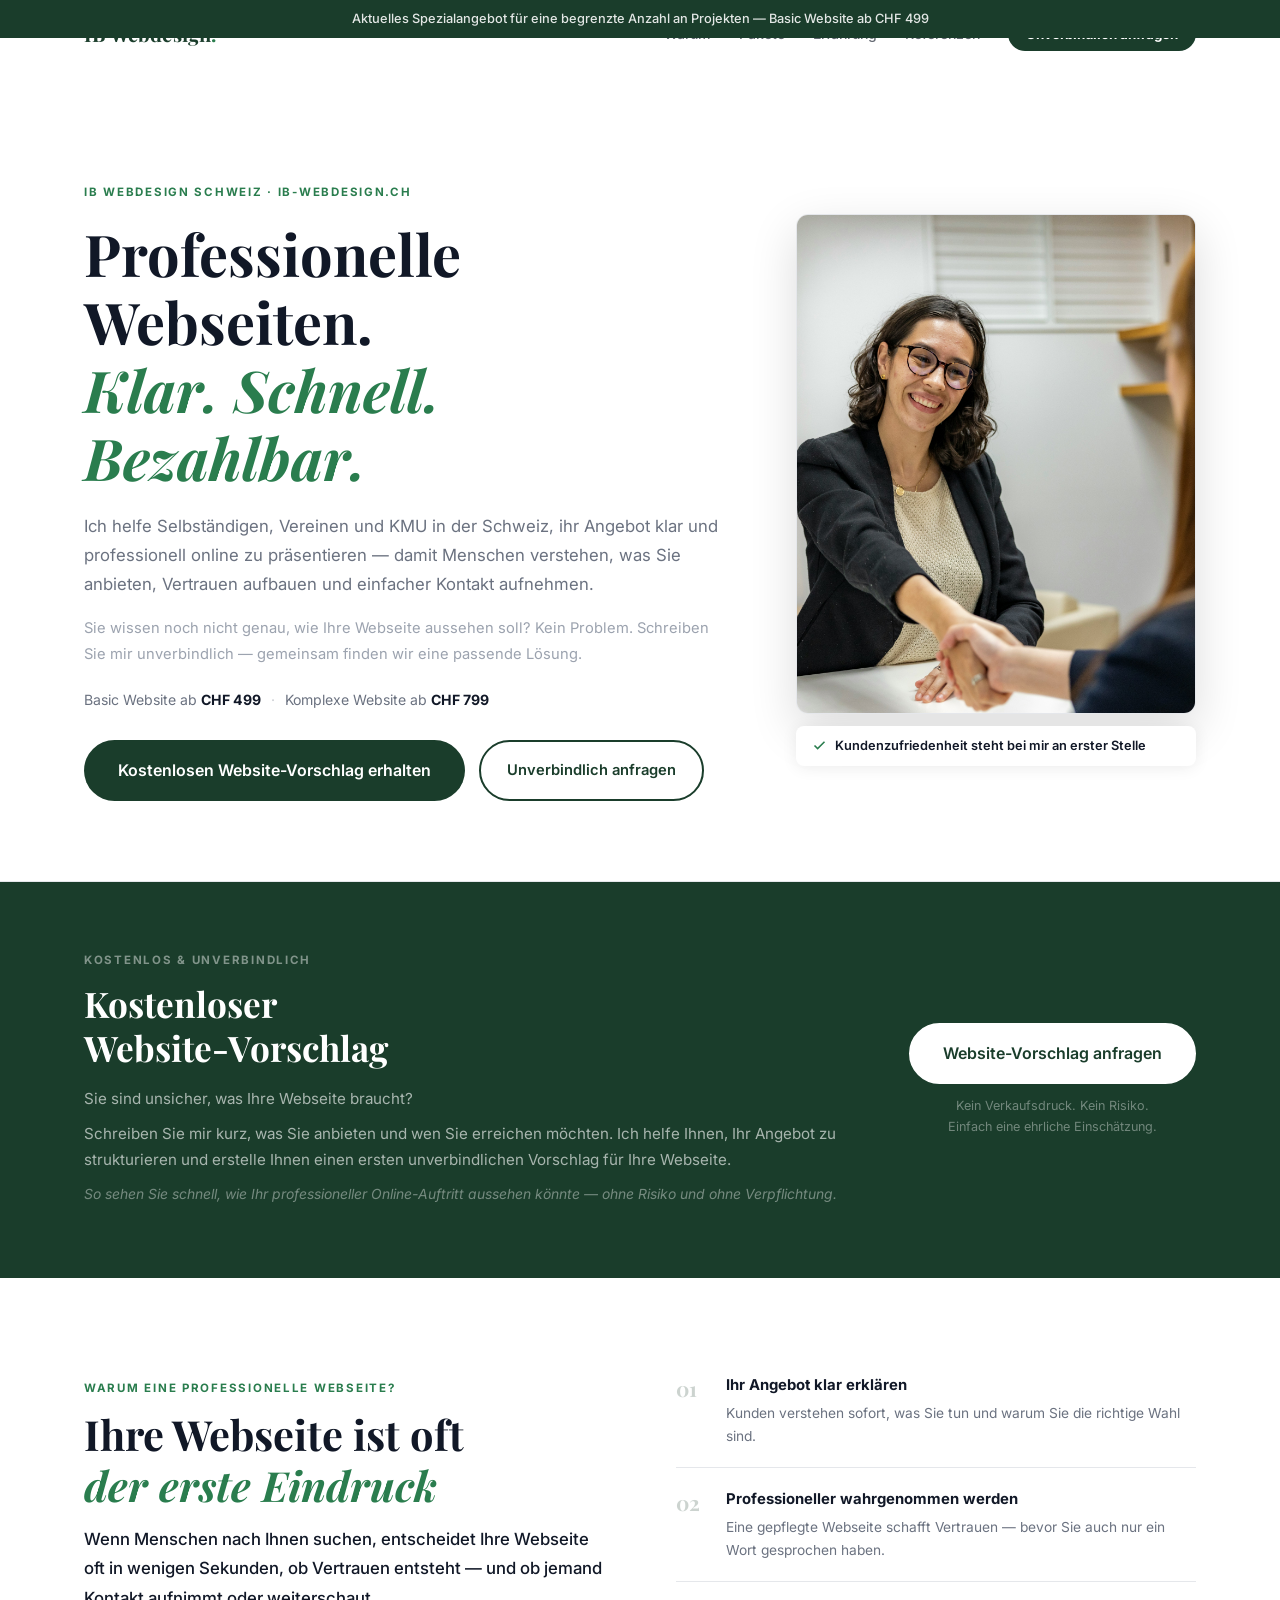
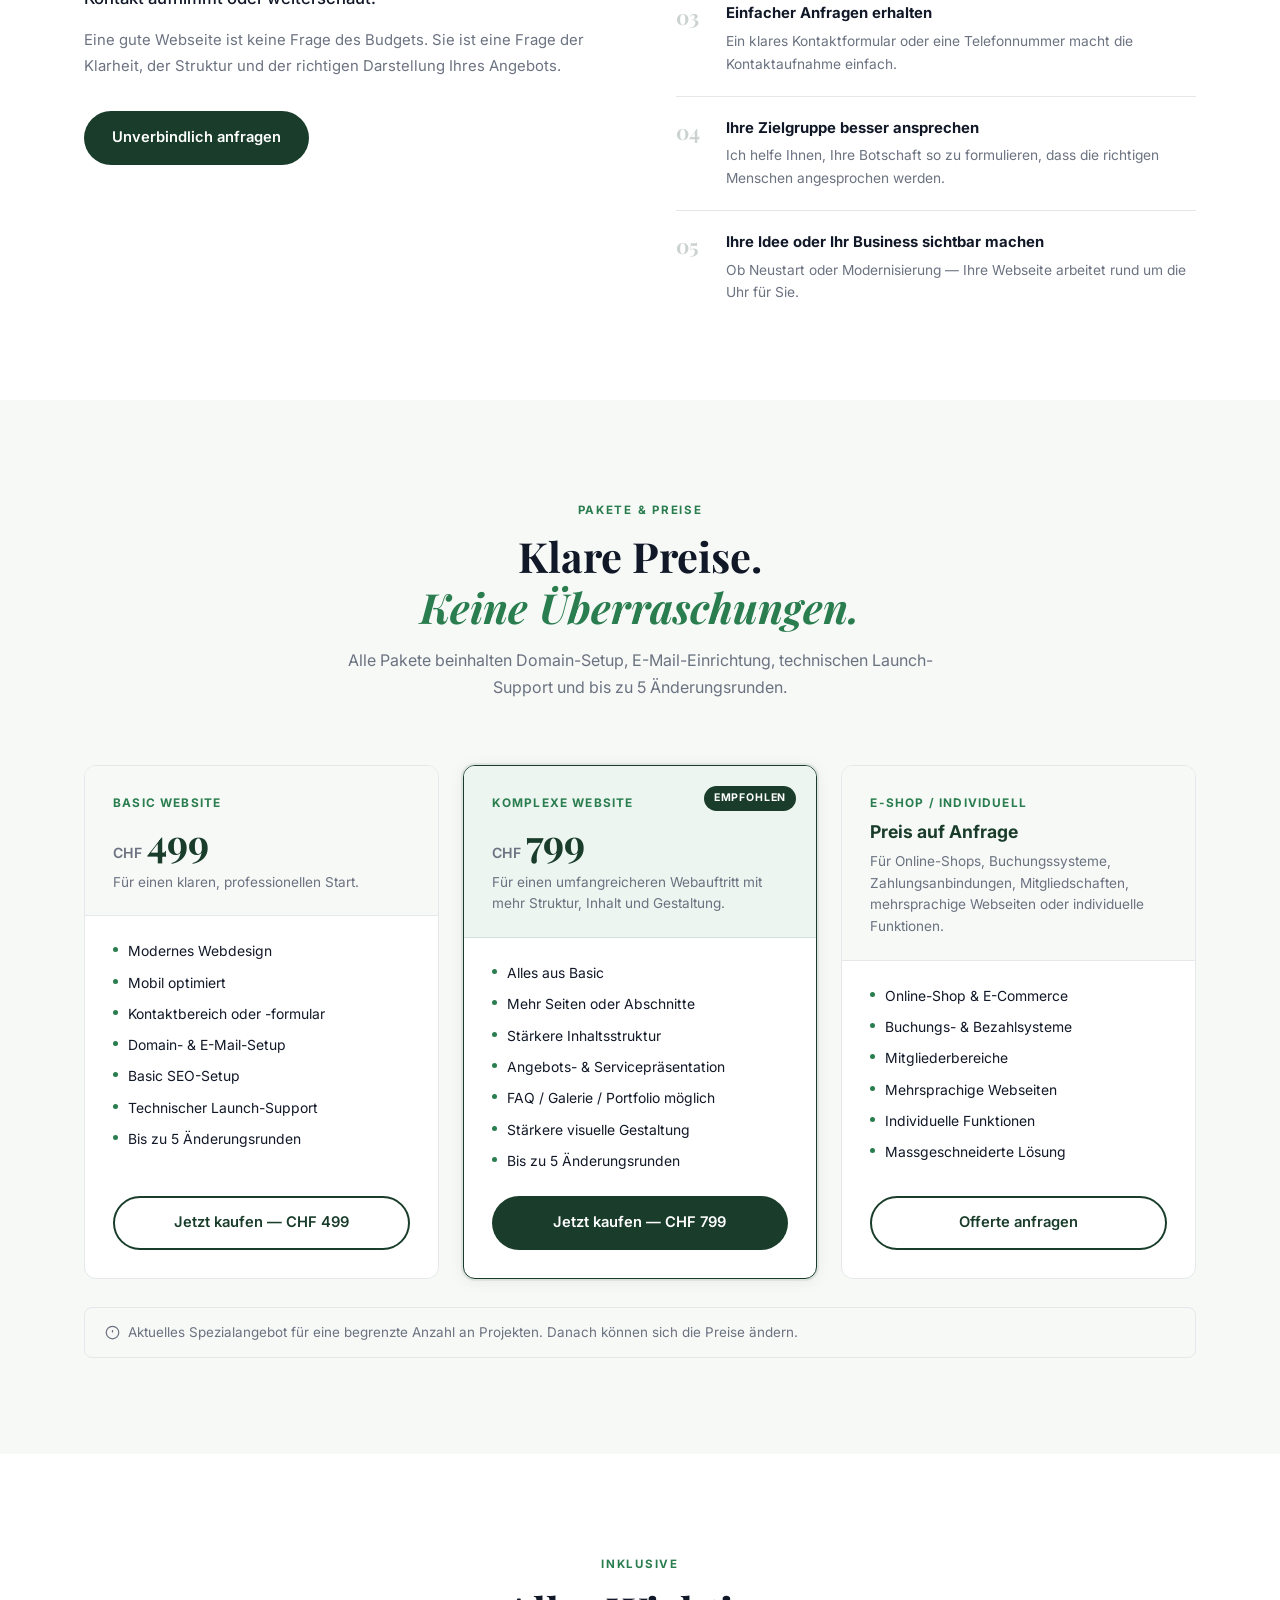
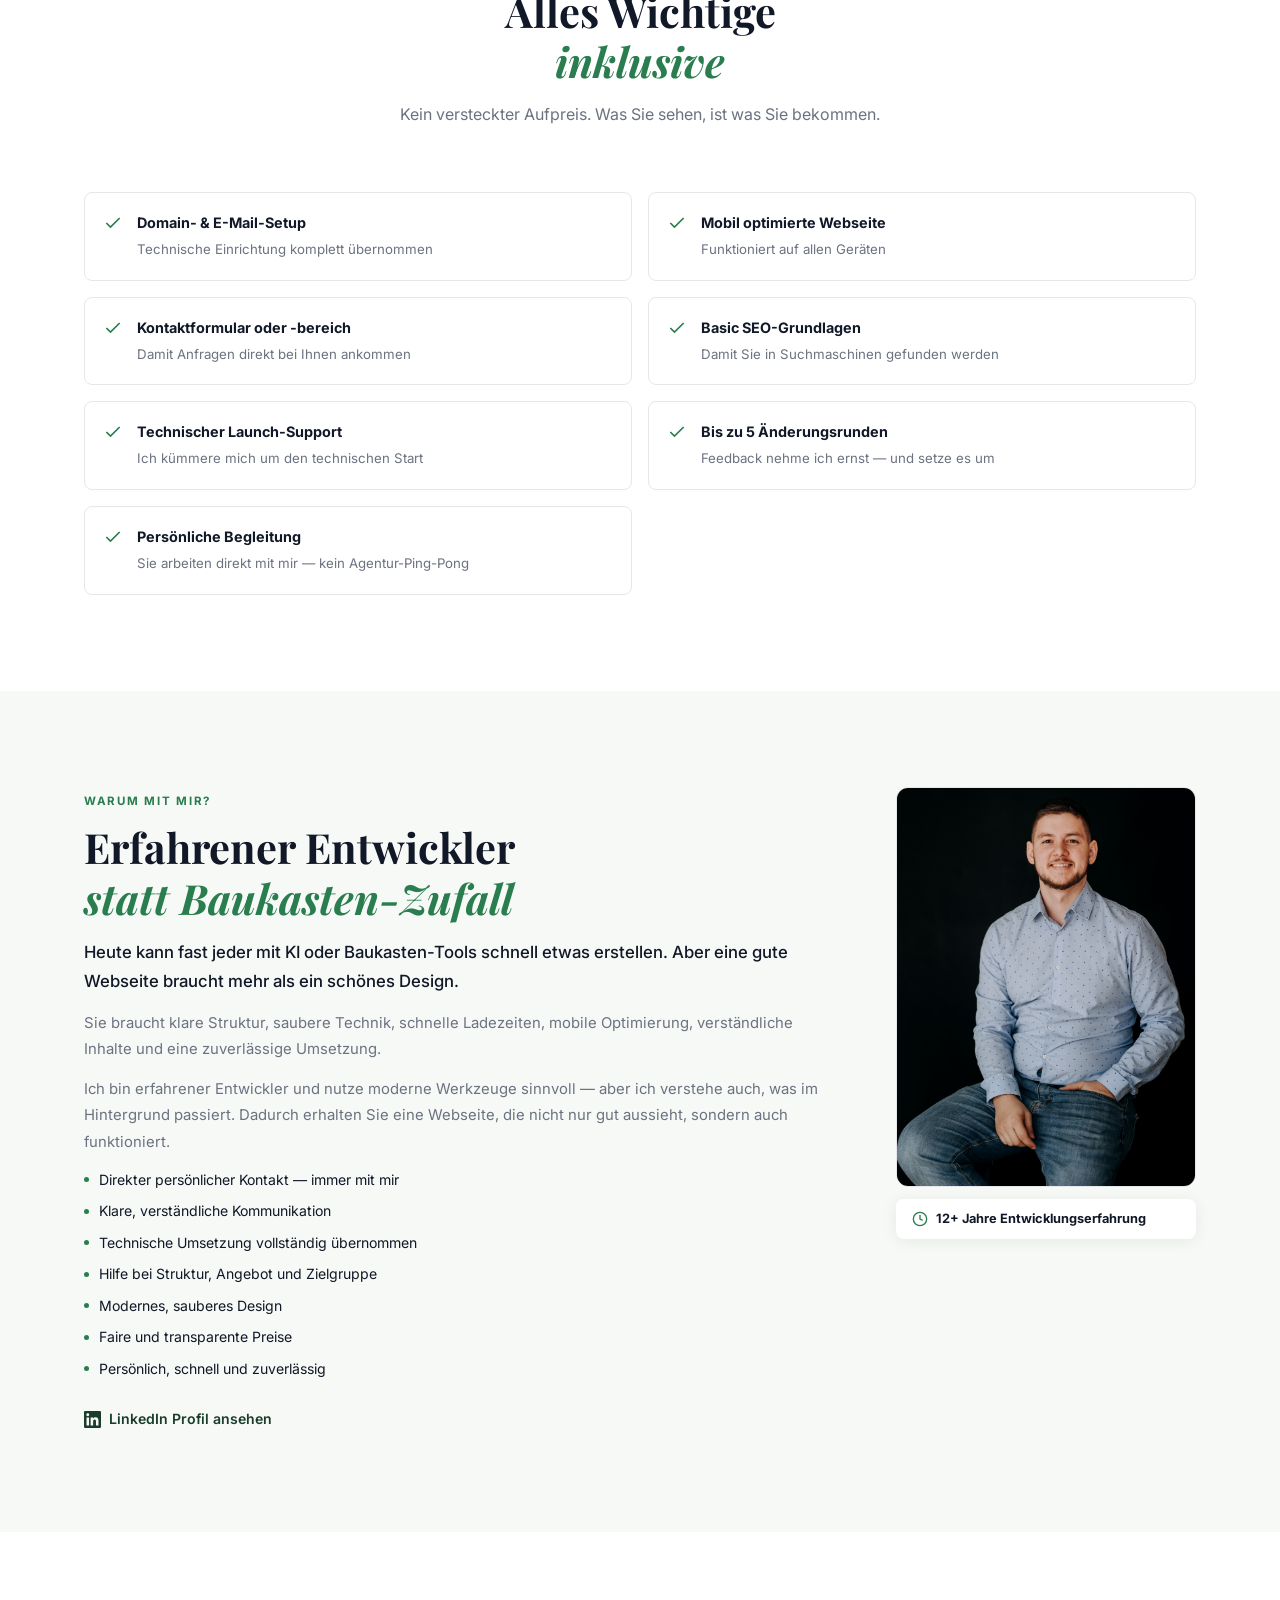
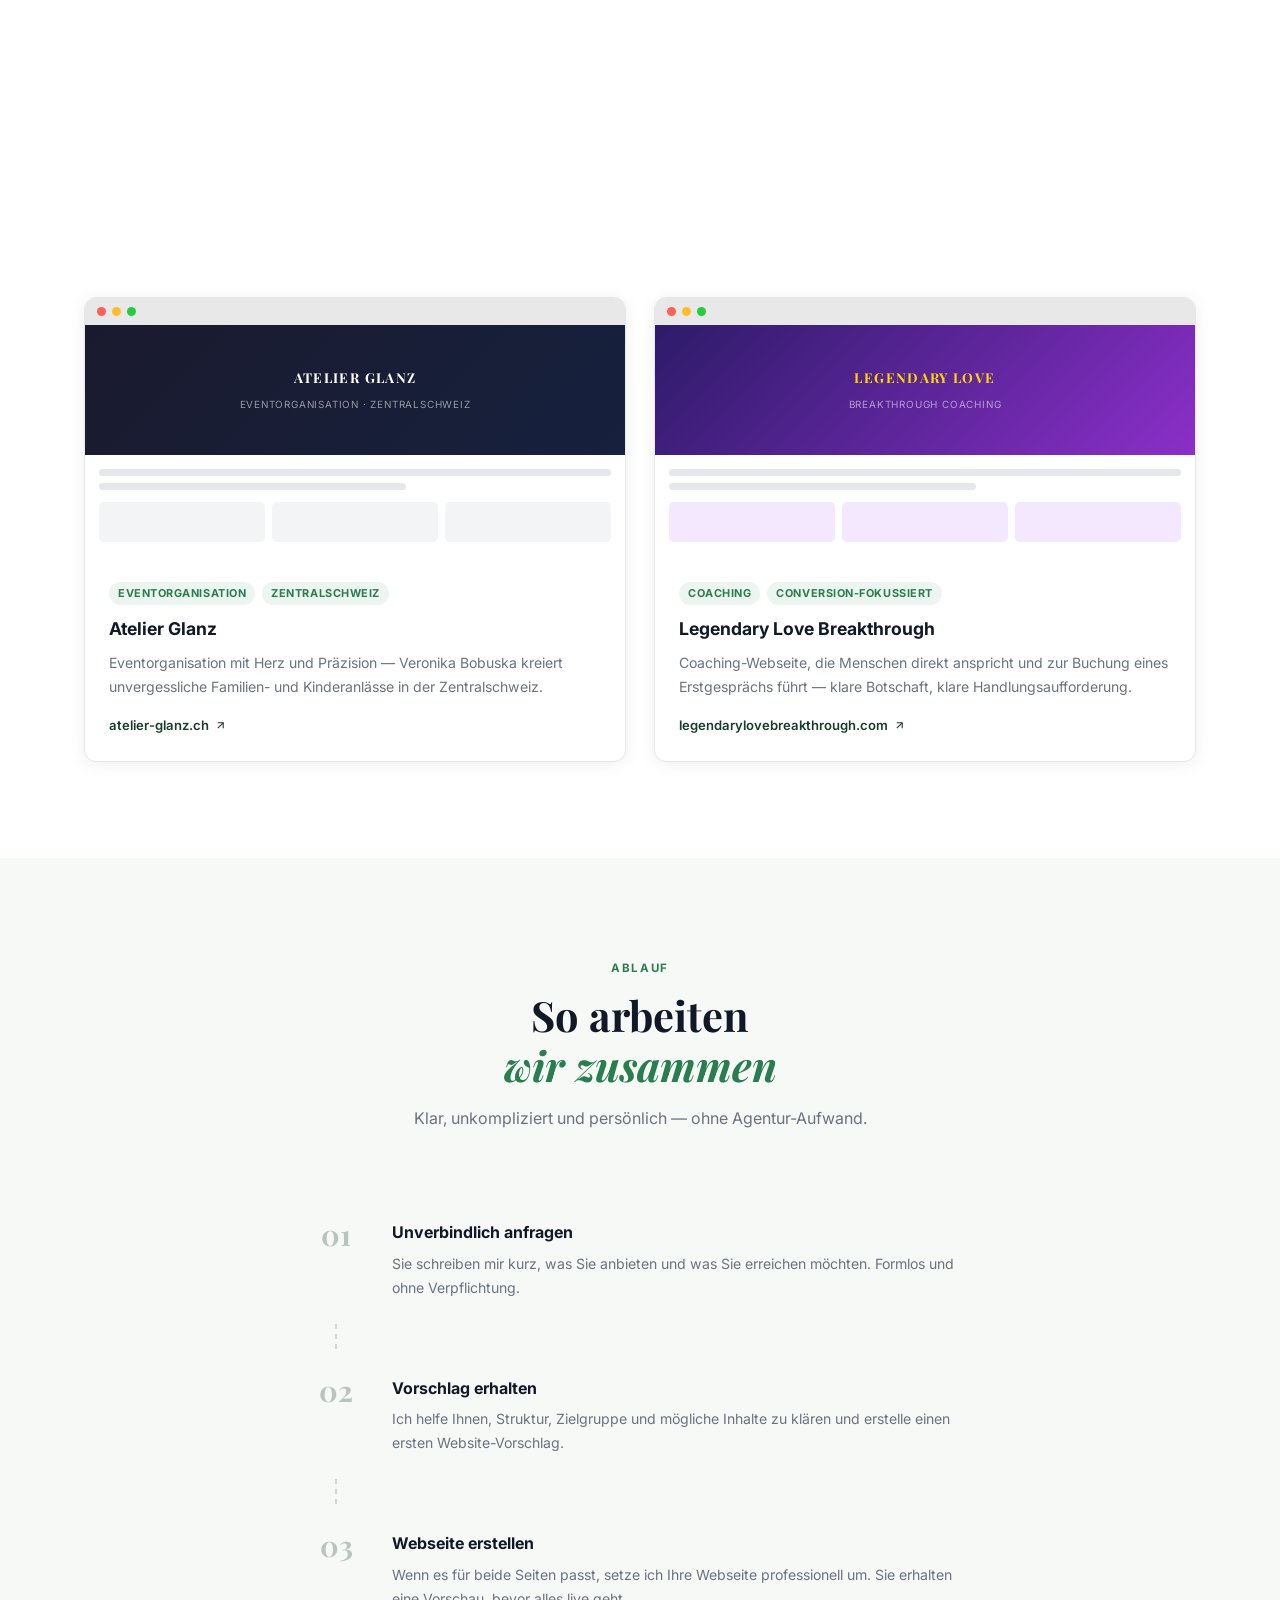
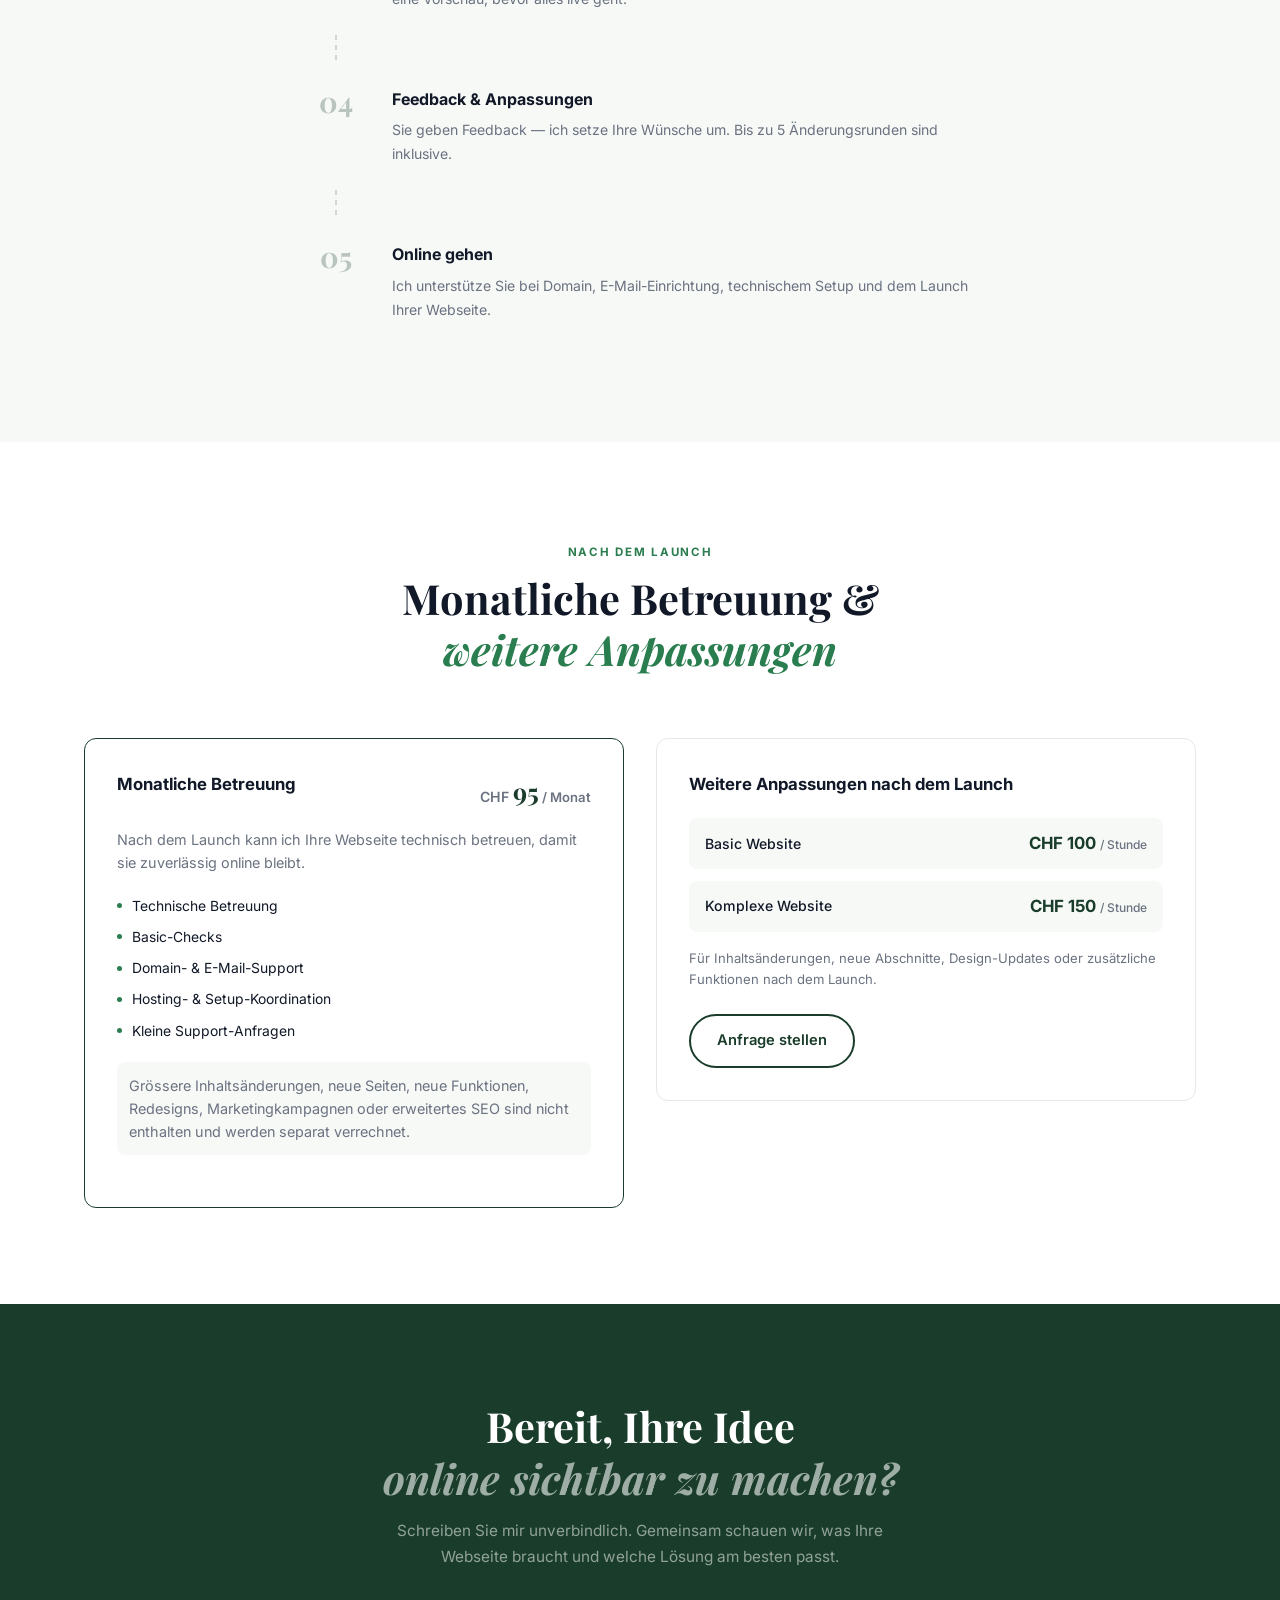
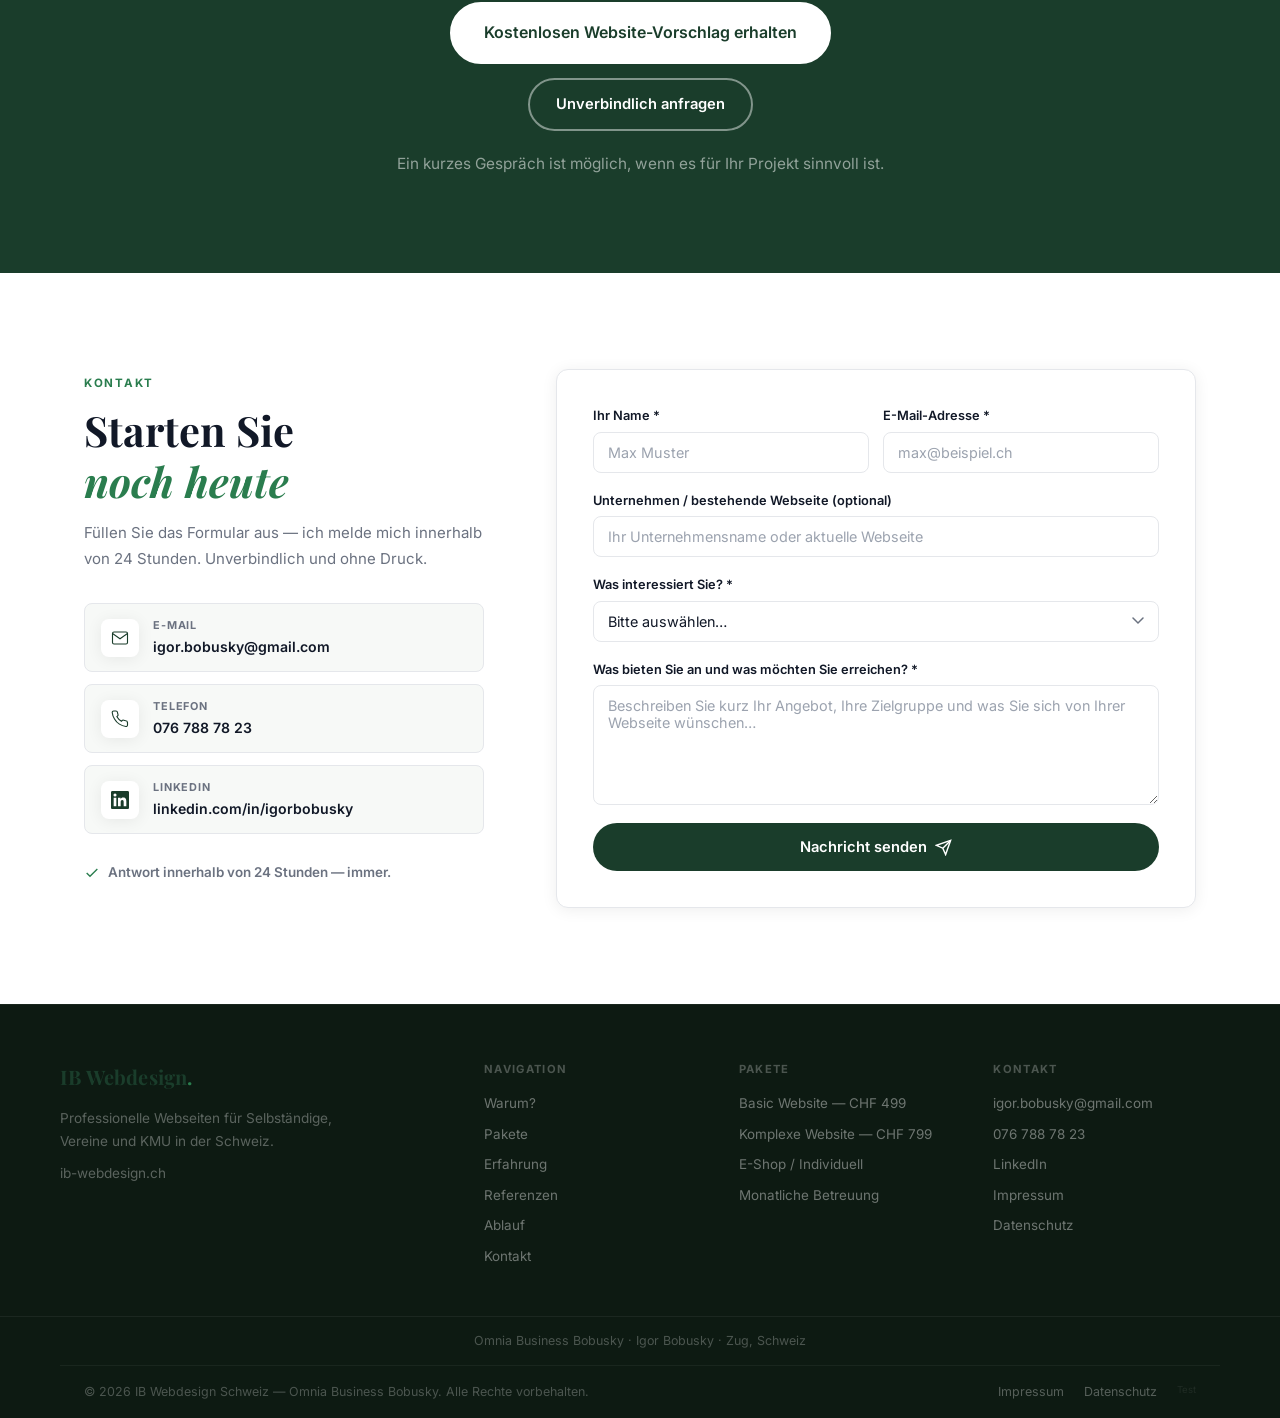
==== index.html @ 269c3798 "Update pricing: care CHF 95/mo, Basic CHF 100/hr, Komplex CHF 150/hr https://claude.ai/code/session_" ====
<!DOCTYPE html>
<html lang="de">
<head>
  <meta charset="UTF-8" />
  <meta name="viewport" content="width=device-width, initial-scale=1.0" />
  <title>IB Webdesign Schweiz — Professionelle Webseiten ab CHF 499</title>
  <meta name="description" content="Professionelle Webseiten für Selbständige, Vereine und KMU in der Schweiz. Klar, schnell und bezahlbar. Kostenlosen Website-Vorschlag erhalten." />
  <link rel="preconnect" href="https://fonts.googleapis.com" />
  <link rel="preconnect" href="https://fonts.gstatic.com" crossorigin />
  <link href="https://fonts.googleapis.com/css2?family=Inter:wght@300;400;500;600;700;800&family=Playfair+Display:ital,wght@0,700;1,700&display=swap" rel="stylesheet" />
  <link rel="stylesheet" href="style.css" />
</head>
<body>

  <!-- TOPBAR -->
  <div class="topbar">
    <span class="topbar__text">Aktuelles Spezialangebot für eine begrenzte Anzahl an Projekten — Basic Website ab CHF 499</span>
  </div>

  <!-- NAV -->
  <nav class="nav" id="nav">
    <div class="nav__inner">
      <a href="#" class="nav__logo">IB Webdesign<span class="dot">.</span></a>
      <ul class="nav__links">
        <li><a href="#warum">Warum</a></li>
        <li><a href="#pakete">Pakete</a></li>
        <li><a href="#erfahrung">Erfahrung</a></li>
        <li><a href="#work">Referenzen</a></li>
        <li><a href="#kontakt" class="nav__cta">Unverbindlich anfragen</a></li>
      </ul>
      <button class="nav__burger" id="burger" aria-label="Menü">
        <span></span><span></span><span></span>
      </button>
    </div>
    <div class="nav__mobile" id="mobileMenu">
      <a href="#warum" class="nav__mobile-link">Warum</a>
      <a href="#pakete" class="nav__mobile-link">Pakete</a>
      <a href="#erfahrung" class="nav__mobile-link">Erfahrung</a>
      <a href="#work" class="nav__mobile-link">Referenzen</a>
      <a href="#kontakt" class="nav__mobile-link nav__mobile-cta">Unverbindlich anfragen</a>
    </div>
  </nav>

  <!-- HERO -->
  <section class="hero" id="home">
    <div class="hero__inner container">
      <div class="hero__text reveal">
        <div class="hero__eyebrow">IB Webdesign Schweiz · ib-webdesign.ch</div>
        <h1 class="hero__title">
          Professionelle Webseiten.<br />
          <em>Klar. Schnell. Bezahlbar.</em>
        </h1>
        <p class="hero__sub">
          Ich helfe Selbständigen, Vereinen und KMU in der Schweiz, ihr Angebot klar und professionell online zu präsentieren — damit Menschen verstehen, was Sie anbieten, Vertrauen aufbauen und einfacher Kontakt aufnehmen.
        </p>
        <p class="hero__support">
          Sie wissen noch nicht genau, wie Ihre Webseite aussehen soll? Kein Problem. Schreiben Sie mir unverbindlich — gemeinsam finden wir eine passende Lösung.
        </p>
        <div class="hero__prices">
          <span>Basic Website ab <strong>CHF 499</strong></span>
          <span class="hero__prices-sep">·</span>
          <span>Komplexe Website ab <strong>CHF 799</strong></span>
        </div>
        <div class="hero__actions">
          <a href="#vorschlag" class="btn btn--primary btn--lg">Kostenlosen Website-Vorschlag erhalten</a>
          <a href="#kontakt" class="btn btn--outline">Unverbindlich anfragen</a>
        </div>
      </div>
      <div class="hero__visual reveal">
        <div class="hero__photo-wrap">
          <img src="images/customer.jpg" alt="Zufriedener Kunde mit professioneller Webseite" />
        </div>
        <div class="hero__badge">
          <svg width="15" height="15" viewBox="0 0 24 24" fill="none" stroke="currentColor" stroke-width="2.5"><polyline points="20 6 9 17 4 12"></polyline></svg>
          <span>Kundenzufriedenheit steht bei mir an erster Stelle</span>
        </div>
      </div>
    </div>
  </section>

  <!-- FREE PROPOSAL -->
  <section class="vorschlag" id="vorschlag">
    <div class="container">
      <div class="vorschlag__inner reveal">
        <div class="vorschlag__text">
          <div class="section-eyebrow section-eyebrow--light">Kostenlos &amp; unverbindlich</div>
          <h2>Kostenloser<br />Website-Vorschlag</h2>
          <p>Sie sind unsicher, was Ihre Webseite braucht?</p>
          <p>Schreiben Sie mir kurz, was Sie anbieten und wen Sie erreichen möchten. Ich helfe Ihnen, Ihr Angebot zu strukturieren und erstelle Ihnen einen ersten unverbindlichen Vorschlag für Ihre Webseite.</p>
          <p class="vorschlag__note">So sehen Sie schnell, wie Ihr professioneller Online-Auftritt aussehen könnte — ohne Risiko und ohne Verpflichtung.</p>
        </div>
        <div class="vorschlag__cta">
          <a href="#kontakt" class="btn btn--white btn--lg">Website-Vorschlag anfragen</a>
          <p class="vorschlag__cta-note">Kein Verkaufsdruck. Kein Risiko. Einfach eine ehrliche Einschätzung.</p>
        </div>
      </div>
    </div>
  </section>

  <!-- WHY A WEBSITE MATTERS -->
  <section class="warum section" id="warum">
    <div class="container">
      <div class="warum__inner">
        <div class="warum__text reveal">
          <div class="section-eyebrow">Warum eine professionelle Webseite?</div>
          <h2 class="section-title">Ihre Webseite ist oft<br /><em>der erste Eindruck</em></h2>
          <p class="warum__lead">Wenn Menschen nach Ihnen suchen, entscheidet Ihre Webseite oft in wenigen Sekunden, ob Vertrauen entsteht — und ob jemand Kontakt aufnimmt oder weiterschaut.</p>
          <p class="warum__body">Eine gute Webseite ist keine Frage des Budgets. Sie ist eine Frage der Klarheit, der Struktur und der richtigen Darstellung Ihres Angebots.</p>
          <a href="#kontakt" class="btn btn--primary">Unverbindlich anfragen</a>
        </div>
        <div class="warum__list reveal">
          <div class="warum__item">
            <div class="warum__num">01</div>
            <div>
              <strong>Ihr Angebot klar erklären</strong>
              <p>Kunden verstehen sofort, was Sie tun und warum Sie die richtige Wahl sind.</p>
            </div>
          </div>
          <div class="warum__item">
            <div class="warum__num">02</div>
            <div>
              <strong>Professioneller wahrgenommen werden</strong>
              <p>Eine gepflegte Webseite schafft Vertrauen — bevor Sie auch nur ein Wort gesprochen haben.</p>
            </div>
          </div>
          <div class="warum__item">
            <div class="warum__num">03</div>
            <div>
              <strong>Einfacher Anfragen erhalten</strong>
              <p>Ein klares Kontaktformular oder eine Telefonnummer macht die Kontaktaufnahme einfach.</p>
            </div>
          </div>
          <div class="warum__item">
            <div class="warum__num">04</div>
            <div>
              <strong>Ihre Zielgruppe besser ansprechen</strong>
              <p>Ich helfe Ihnen, Ihre Botschaft so zu formulieren, dass die richtigen Menschen angesprochen werden.</p>
            </div>
          </div>
          <div class="warum__item">
            <div class="warum__num">05</div>
            <div>
              <strong>Ihre Idee oder Ihr Business sichtbar machen</strong>
              <p>Ob Neustart oder Modernisierung — Ihre Webseite arbeitet rund um die Uhr für Sie.</p>
            </div>
          </div>
        </div>
      </div>
    </div>
  </section>

  <!-- PACKAGES -->
  <section class="pakete section section--light" id="pakete">
    <div class="container">
      <div class="section-header reveal">
        <div class="section-eyebrow">Pakete &amp; Preise</div>
        <h2 class="section-title">Klare Preise.<br /><em>Keine Überraschungen.</em></h2>
        <p class="section-sub">Alle Pakete beinhalten Domain-Setup, E-Mail-Einrichtung, technischen Launch-Support und bis zu 5 Änderungsrunden.</p>
      </div>
      <div class="pakete__grid">

        <div class="paket-card reveal">
          <div class="paket-card__top">
            <div class="paket-card__name">Basic Website</div>
            <div class="paket-card__price"><span>CHF</span> 499</div>
            <p class="paket-card__tagline">Für einen klaren, professionellen Start.</p>
          </div>
          <ul class="paket-card__list">
            <li>Modernes Webdesign</li>
            <li>Mobil optimiert</li>
            <li>Kontaktbereich oder -formular</li>
            <li>Domain- &amp; E-Mail-Setup</li>
            <li>Basic SEO-Setup</li>
            <li>Technischer Launch-Support</li>
            <li>Bis zu 5 Änderungsrunden</li>
          </ul>
          <a href="https://buy.stripe.com/cNiaEXeBT8cJgN42bedIA00" target="_blank" rel="noopener" class="btn btn--outline btn--full">Jetzt kaufen — CHF 499</a>
        </div>

        <div class="paket-card paket-card--main reveal">
          <div class="paket-card__badge">Empfohlen</div>
          <div class="paket-card__top">
            <div class="paket-card__name">Komplexe Website</div>
            <div class="paket-card__price"><span>CHF</span> 799</div>
            <p class="paket-card__tagline">Für einen umfangreicheren Webauftritt mit mehr Struktur, Inhalt und Gestaltung.</p>
          </div>
          <ul class="paket-card__list">
            <li>Alles aus Basic</li>
            <li>Mehr Seiten oder Abschnitte</li>
            <li>Stärkere Inhaltsstruktur</li>
            <li>Angebots- &amp; Servicepräsentation</li>
            <li>FAQ / Galerie / Portfolio möglich</li>
            <li>Stärkere visuelle Gestaltung</li>
            <li>Bis zu 5 Änderungsrunden</li>
          </ul>
          <a href="https://buy.stripe.com/9B6dR9gK1akR7cu5nqdIA01" target="_blank" rel="noopener" class="btn btn--primary btn--full">Jetzt kaufen — CHF 799</a>
        </div>

        <div class="paket-card reveal">
          <div class="paket-card__top">
            <div class="paket-card__name">E-Shop / Individuell</div>
            <div class="paket-card__price paket-card__price--req">Preis auf Anfrage</div>
            <p class="paket-card__tagline">Für Online-Shops, Buchungssysteme, Zahlungsanbindungen, Mitgliedschaften, mehrsprachige Webseiten oder individuelle Funktionen.</p>
          </div>
          <ul class="paket-card__list">
            <li>Online-Shop &amp; E-Commerce</li>
            <li>Buchungs- &amp; Bezahlsysteme</li>
            <li>Mitgliederbereiche</li>
            <li>Mehrsprachige Webseiten</li>
            <li>Individuelle Funktionen</li>
            <li>Massgeschneiderte Lösung</li>
          </ul>
          <a href="#kontakt" class="btn btn--outline btn--full">Offerte anfragen</a>
        </div>

      </div>
      <p class="pakete__offer-note reveal">
        <svg width="15" height="15" viewBox="0 0 24 24" fill="none" stroke="currentColor" stroke-width="2"><circle cx="12" cy="12" r="10"></circle><line x1="12" y1="8" x2="12" y2="12"></line><line x1="12" y1="16" x2="12.01" y2="16"></line></svg>
        Aktuelles Spezialangebot für eine begrenzte Anzahl an Projekten. Danach können sich die Preise ändern.
      </p>
    </div>
  </section>

  <!-- INCLUDED -->
  <section class="included section" id="inklusive">
    <div class="container">
      <div class="section-header reveal">
        <div class="section-eyebrow">Inklusive</div>
        <h2 class="section-title">Alles Wichtige<br /><em>inklusive</em></h2>
        <p class="section-sub">Kein versteckter Aufpreis. Was Sie sehen, ist was Sie bekommen.</p>
      </div>
      <div class="included__grid reveal">
        <div class="included__item">
          <svg width="20" height="20" viewBox="0 0 24 24" fill="none" stroke="currentColor" stroke-width="2"><polyline points="20 6 9 17 4 12"></polyline></svg>
          <div>
            <strong>Domain- &amp; E-Mail-Setup</strong>
            <span>Technische Einrichtung komplett übernommen</span>
          </div>
        </div>
        <div class="included__item">
          <svg width="20" height="20" viewBox="0 0 24 24" fill="none" stroke="currentColor" stroke-width="2"><polyline points="20 6 9 17 4 12"></polyline></svg>
          <div>
            <strong>Mobil optimierte Webseite</strong>
            <span>Funktioniert auf allen Geräten</span>
          </div>
        </div>
        <div class="included__item">
          <svg width="20" height="20" viewBox="0 0 24 24" fill="none" stroke="currentColor" stroke-width="2"><polyline points="20 6 9 17 4 12"></polyline></svg>
          <div>
            <strong>Kontaktformular oder -bereich</strong>
            <span>Damit Anfragen direkt bei Ihnen ankommen</span>
          </div>
        </div>
        <div class="included__item">
          <svg width="20" height="20" viewBox="0 0 24 24" fill="none" stroke="currentColor" stroke-width="2"><polyline points="20 6 9 17 4 12"></polyline></svg>
          <div>
            <strong>Basic SEO-Grundlagen</strong>
            <span>Damit Sie in Suchmaschinen gefunden werden</span>
          </div>
        </div>
        <div class="included__item">
          <svg width="20" height="20" viewBox="0 0 24 24" fill="none" stroke="currentColor" stroke-width="2"><polyline points="20 6 9 17 4 12"></polyline></svg>
          <div>
            <strong>Technischer Launch-Support</strong>
            <span>Ich kümmere mich um den technischen Start</span>
          </div>
        </div>
        <div class="included__item">
          <svg width="20" height="20" viewBox="0 0 24 24" fill="none" stroke="currentColor" stroke-width="2"><polyline points="20 6 9 17 4 12"></polyline></svg>
          <div>
            <strong>Bis zu 5 Änderungsrunden</strong>
            <span>Feedback nehme ich ernst — und setze es um</span>
          </div>
        </div>
        <div class="included__item">
          <svg width="20" height="20" viewBox="0 0 24 24" fill="none" stroke="currentColor" stroke-width="2"><polyline points="20 6 9 17 4 12"></polyline></svg>
          <div>
            <strong>Persönliche Begleitung</strong>
            <span>Sie arbeiten direkt mit mir — kein Agentur-Ping-Pong</span>
          </div>
        </div>
      </div>
    </div>
  </section>

  <!-- EXPERIENCE / WHY ME -->
  <section class="erfahrung section section--light" id="erfahrung">
    <div class="container">
      <div class="erfahrung__inner">
        <div class="erfahrung__text reveal">
          <div class="section-eyebrow">Warum mit mir?</div>
          <h2 class="section-title">Erfahrener Entwickler<br /><em>statt Baukasten-Zufall</em></h2>
          <p class="erfahrung__lead">Heute kann fast jeder mit KI oder Baukasten-Tools schnell etwas erstellen. Aber eine gute Webseite braucht mehr als ein schönes Design.</p>
          <p class="erfahrung__body">Sie braucht klare Struktur, saubere Technik, schnelle Ladezeiten, mobile Optimierung, verständliche Inhalte und eine zuverlässige Umsetzung.</p>
          <p class="erfahrung__body">Ich bin erfahrener Entwickler und nutze moderne Werkzeuge sinnvoll — aber ich verstehe auch, was im Hintergrund passiert. Dadurch erhalten Sie eine Webseite, die nicht nur gut aussieht, sondern auch funktioniert.</p>
          <ul class="erfahrung__list">
            <li>Direkter persönlicher Kontakt — immer mit mir</li>
            <li>Klare, verständliche Kommunikation</li>
            <li>Technische Umsetzung vollständig übernommen</li>
            <li>Hilfe bei Struktur, Angebot und Zielgruppe</li>
            <li>Modernes, sauberes Design</li>
            <li>Faire und transparente Preise</li>
            <li>Persönlich, schnell und zuverlässig</li>
          </ul>
          <a href="https://www.linkedin.com/in/igorbobusky/" target="_blank" rel="noopener" class="erfahrung__linkedin">
            <svg width="17" height="17" viewBox="0 0 24 24" fill="currentColor"><path d="M20.447 20.452h-3.554v-5.569c0-1.328-.027-3.037-1.852-3.037-1.853 0-2.136 1.445-2.136 2.939v5.667H9.351V9h3.414v1.561h.046c.477-.9 1.637-1.85 3.37-1.85 3.601 0 4.267 2.37 4.267 5.455v6.286zM5.337 7.433a2.062 2.062 0 01-2.063-2.065 2.064 2.064 0 112.063 2.065zm1.782 13.019H3.555V9h3.564v11.452zM22.225 0H1.771C.792 0 0 .774 0 1.729v20.542C0 23.227.792 24 1.771 24h20.451C23.2 24 24 23.227 24 22.271V1.729C24 .774 23.2 0 22.222 0h.003z"/></svg>
            LinkedIn Profil ansehen
          </a>
        </div>
        <div class="erfahrung__photo reveal">
          <div class="erfahrung__photo-wrap">
            <img src="images/igor.jpg" alt="Igor Bobusky — IB Webdesign Schweiz" onerror="this.style.display='none';this.nextElementSibling.style.display='flex'" />
            <div class="erfahrung__initials" style="display:none">IB</div>
          </div>
          <div class="erfahrung__badge">
            <svg width="16" height="16" viewBox="0 0 24 24" fill="none" stroke="currentColor" stroke-width="2"><circle cx="12" cy="12" r="10"></circle><polyline points="12 6 12 12 16 14"></polyline></svg>
            <span>12+ Jahre Entwicklungs&shy;erfahrung</span>
          </div>
        </div>
      </div>
    </div>
  </section>

  <!-- PORTFOLIO -->
  <section class="work section" id="work">
    <div class="container">
      <div class="section-header reveal">
        <div class="section-eyebrow">Referenzen</div>
        <h2 class="section-title">Beispiele<br /><em>aus der Praxis</em></h2>
        <p class="section-sub">Einige Beispiele für Webseiten, die Ideen, Angebote und Marken professionell sichtbar machen.</p>
      </div>
      <div class="work__grid">
        <article class="work-card reveal">
          <div class="work-card__preview">
            <div class="work-card__overlay">
              <a href="https://atelier-glanz.ch" target="_blank" rel="noopener" class="work-card__visit">
                Webseite besuchen
                <svg width="14" height="14" viewBox="0 0 24 24" fill="none" stroke="currentColor" stroke-width="2"><line x1="7" y1="17" x2="17" y2="7"></line><polyline points="7 7 17 7 17 17"></polyline></svg>
              </a>
            </div>
            <div class="work-card__mockup">
              <div class="mockup-bar"><span></span><span></span><span></span></div>
              <div class="mockup-content">
                <div class="mockup-hero" style="background: linear-gradient(135deg, #1a1a2e 0%, #16213e 100%);">
                  <div class="mockup-logo">ATELIER GLANZ</div>
                  <div class="mockup-tagline">Eventorganisation · Zentralschweiz</div>
                </div>
                <div class="mockup-body">
                  <div class="mockup-line"></div>
                  <div class="mockup-line mockup-line--short"></div>
                  <div class="mockup-cards">
                    <div class="mockup-card-sm"></div>
                    <div class="mockup-card-sm"></div>
                    <div class="mockup-card-sm"></div>
                  </div>
                </div>
              </div>
            </div>
          </div>
          <div class="work-card__info">
            <div class="work-card__tags"><span>Eventorganisation</span><span>Zentralschweiz</span></div>
            <h3>Atelier Glanz</h3>
            <p>Eventorganisation mit Herz und Präzision — Veronika Bobuska kreiert unvergessliche Familien- und Kinderanlässe in der Zentralschweiz.</p>
            <a href="https://atelier-glanz.ch" target="_blank" rel="noopener" class="work-card__link">
              atelier-glanz.ch <svg width="13" height="13" viewBox="0 0 24 24" fill="none" stroke="currentColor" stroke-width="2"><line x1="7" y1="17" x2="17" y2="7"></line><polyline points="7 7 17 7 17 17"></polyline></svg>
            </a>
          </div>
        </article>
        <article class="work-card reveal">
          <div class="work-card__preview">
            <div class="work-card__overlay">
              <a href="https://legendarylovebreakthrough.com/" target="_blank" rel="noopener" class="work-card__visit">
                Webseite besuchen
                <svg width="14" height="14" viewBox="0 0 24 24" fill="none" stroke="currentColor" stroke-width="2"><line x1="7" y1="17" x2="17" y2="7"></line><polyline points="7 7 17 7 17 17"></polyline></svg>
              </a>
            </div>
            <div class="work-card__mockup">
              <div class="mockup-bar"><span></span><span></span><span></span></div>
              <div class="mockup-content">
                <div class="mockup-hero" style="background: linear-gradient(135deg, #2d1b69 0%, #8b2fc9 100%);">
                  <div class="mockup-logo" style="color:#ffd700;">LEGENDARY LOVE</div>
                  <div class="mockup-tagline">Breakthrough Coaching</div>
                </div>
                <div class="mockup-body">
                  <div class="mockup-line"></div>
                  <div class="mockup-line mockup-line--short"></div>
                  <div class="mockup-cards">
                    <div class="mockup-card-sm" style="background:#f3e8ff;"></div>
                    <div class="mockup-card-sm" style="background:#f3e8ff;"></div>
                    <div class="mockup-card-sm" style="background:#f3e8ff;"></div>
                  </div>
                </div>
              </div>
            </div>
          </div>
          <div class="work-card__info">
            <div class="work-card__tags"><span>Coaching</span><span>Conversion-fokussiert</span></div>
            <h3>Legendary Love Breakthrough</h3>
            <p>Coaching-Webseite, die Menschen direkt anspricht und zur Buchung eines Erstgesprächs führt — klare Botschaft, klare Handlungsaufforderung.</p>
            <a href="https://legendarylovebreakthrough.com/" target="_blank" rel="noopener" class="work-card__link">
              legendarylovebreakthrough.com <svg width="13" height="13" viewBox="0 0 24 24" fill="none" stroke="currentColor" stroke-width="2"><line x1="7" y1="17" x2="17" y2="7"></line><polyline points="7 7 17 7 17 17"></polyline></svg>
            </a>
          </div>
        </article>
      </div>
    </div>
  </section>

  <!-- PROCESS -->
  <section class="process section section--light" id="prozess">
    <div class="container">
      <div class="section-header reveal">
        <div class="section-eyebrow">Ablauf</div>
        <h2 class="section-title">So arbeiten<br /><em>wir zusammen</em></h2>
        <p class="section-sub">Klar, unkompliziert und persönlich — ohne Agentur-Aufwand.</p>
      </div>
      <div class="process__steps">
        <div class="process__step reveal">
          <div class="process__num">01</div>
          <div class="process__content">
            <h3>Unverbindlich anfragen</h3>
            <p>Sie schreiben mir kurz, was Sie anbieten und was Sie erreichen möchten. Formlos und ohne Verpflichtung.</p>
          </div>
        </div>
        <div class="process__connector"></div>
        <div class="process__step reveal">
          <div class="process__num">02</div>
          <div class="process__content">
            <h3>Vorschlag erhalten</h3>
            <p>Ich helfe Ihnen, Struktur, Zielgruppe und mögliche Inhalte zu klären und erstelle einen ersten Website-Vorschlag.</p>
          </div>
        </div>
        <div class="process__connector"></div>
        <div class="process__step reveal">
          <div class="process__num">03</div>
          <div class="process__content">
            <h3>Webseite erstellen</h3>
            <p>Wenn es für beide Seiten passt, setze ich Ihre Webseite professionell um. Sie erhalten eine Vorschau, bevor alles live geht.</p>
          </div>
        </div>
        <div class="process__connector"></div>
        <div class="process__step reveal">
          <div class="process__num">04</div>
          <div class="process__content">
            <h3>Feedback &amp; Anpassungen</h3>
            <p>Sie geben Feedback — ich setze Ihre Wünsche um. Bis zu 5 Änderungsrunden sind inklusive.</p>
          </div>
        </div>
        <div class="process__connector"></div>
        <div class="process__step reveal">
          <div class="process__num">05</div>
          <div class="process__content">
            <h3>Online gehen</h3>
            <p>Ich unterstütze Sie bei Domain, E-Mail-Einrichtung, technischem Setup und dem Launch Ihrer Webseite.</p>
          </div>
        </div>
      </div>
    </div>
  </section>

  <!-- MONTHLY CARE -->
  <section class="care section" id="betreuung">
    <div class="container">
      <div class="section-header reveal">
        <div class="section-eyebrow">Nach dem Launch</div>
        <h2 class="section-title">Monatliche Betreuung &amp;<br /><em>weitere Anpassungen</em></h2>
      </div>
      <div class="care__inner">
        <div class="care__card reveal">
          <div class="care__header">
            <h3>Monatliche Betreuung</h3>
            <div class="care__price">CHF <strong>95</strong><span> / Monat</span></div>
          </div>
          <p>Nach dem Launch kann ich Ihre Webseite technisch betreuen, damit sie zuverlässig online bleibt.</p>
          <ul class="care__list">
            <li>Technische Betreuung</li>
            <li>Basic-Checks</li>
            <li>Domain- &amp; E-Mail-Support</li>
            <li>Hosting- &amp; Setup-Koordination</li>
            <li>Kleine Support-Anfragen</li>
          </ul>
          <p class="care__note">Grössere Inhaltsänderungen, neue Seiten, neue Funktionen, Redesigns, Marketingkampagnen oder erweitertes SEO sind nicht enthalten und werden separat verrechnet.</p>
        </div>
        <div class="care__extra reveal">
          <h3>Weitere Anpassungen nach dem Launch</h3>
          <div class="care__rates">
            <div class="care__rate">
              <span>Basic Website</span>
              <strong>CHF 100 <small>/ Stunde</small></strong>
            </div>
            <div class="care__rate">
              <span>Komplexe Website</span>
              <strong>CHF 150 <small>/ Stunde</small></strong>
            </div>
          </div>
          <p class="care__rate-note">Für Inhaltsänderungen, neue Abschnitte, Design-Updates oder zusätzliche Funktionen nach dem Launch.</p>
          <a href="#kontakt" class="btn btn--outline">Anfrage stellen</a>
        </div>
      </div>
    </div>
  </section>

  <!-- CONTACT CTA -->
  <section class="cta-section">
    <div class="container cta-section__inner reveal">
      <h2>Bereit, Ihre Idee<br /><em>online sichtbar zu machen?</em></h2>
      <p>Schreiben Sie mir unverbindlich. Gemeinsam schauen wir, was Ihre Webseite braucht und welche Lösung am besten passt.</p>
      <div class="cta-section__actions">
        <a href="#kontakt" class="btn btn--white btn--lg">Kostenlosen Website-Vorschlag erhalten</a>
        <a href="#kontakt" class="btn btn--outline-white">Unverbindlich anfragen</a>
      </div>
      <p class="cta-section__note">Ein kurzes Gespräch ist möglich, wenn es für Ihr Projekt sinnvoll ist.</p>
    </div>
  </section>

  <!-- CONTACT -->
  <section class="contact section" id="kontakt">
    <div class="container contact__inner">
      <div class="contact__info reveal">
        <div class="section-eyebrow">Kontakt</div>
        <h2 class="section-title">Starten Sie<br /><em>noch heute</em></h2>
        <p>Füllen Sie das Formular aus — ich melde mich innerhalb von 24 Stunden. Unverbindlich und ohne Druck.</p>
        <div class="contact__details">
          <a href="mailto:igor.bobusky@gmail.com" class="contact__detail">
            <div class="contact__detail-icon">
              <svg width="18" height="18" viewBox="0 0 24 24" fill="none" stroke="currentColor" stroke-width="1.5"><path d="M4 4h16c1.1 0 2 .9 2 2v12c0 1.1-.9 2-2 2H4c-1.1 0-2-.9-2-2V6c0-1.1.9-2 2-2z"></path><polyline points="22,6 12,13 2,6"></polyline></svg>
            </div>
            <div>
              <span class="contact__detail-label">E-Mail</span>
              <span class="contact__detail-value">igor.bobusky@gmail.com</span>
            </div>
          </a>
          <a href="tel:+41767887823" class="contact__detail">
            <div class="contact__detail-icon">
              <svg width="18" height="18" viewBox="0 0 24 24" fill="none" stroke="currentColor" stroke-width="1.5"><path d="M22 16.92v3a2 2 0 0 1-2.18 2 19.79 19.79 0 0 1-8.63-3.07A19.5 19.5 0 0 1 4.69 12a19.79 19.79 0 0 1-3.07-8.67A2 2 0 0 1 3.6 1.27h3a2 2 0 0 1 2 1.72c.127.96.361 1.903.7 2.81a2 2 0 0 1-.45 2.11L7.91 8.91a16 16 0 0 0 6 6l.91-.91a2 2 0 0 1 2.11-.45c.907.339 1.85.573 2.81.7A2 2 0 0 1 21.73 16.27z"></path></svg>
            </div>
            <div>
              <span class="contact__detail-label">Telefon</span>
              <span class="contact__detail-value">076 788 78 23</span>
            </div>
          </a>
          <a href="https://www.linkedin.com/in/igorbobusky/" target="_blank" rel="noopener" class="contact__detail">
            <div class="contact__detail-icon">
              <svg width="18" height="18" viewBox="0 0 24 24" fill="currentColor"><path d="M20.447 20.452h-3.554v-5.569c0-1.328-.027-3.037-1.852-3.037-1.853 0-2.136 1.445-2.136 2.939v5.667H9.351V9h3.414v1.561h.046c.477-.9 1.637-1.85 3.37-1.85 3.601 0 4.267 2.37 4.267 5.455v6.286zM5.337 7.433a2.062 2.062 0 01-2.063-2.065 2.064 2.064 0 112.063 2.065zm1.782 13.019H3.555V9h3.564v11.452zM22.225 0H1.771C.792 0 0 .774 0 1.729v20.542C0 23.227.792 24 1.771 24h20.451C23.2 24 24 23.227 24 22.271V1.729C24 .774 23.2 0 22.222 0h.003z"/></svg>
            </div>
            <div>
              <span class="contact__detail-label">LinkedIn</span>
              <span class="contact__detail-value">linkedin.com/in/igorbobusky</span>
            </div>
          </a>
        </div>
        <div class="contact__promise">
          <svg width="16" height="16" viewBox="0 0 24 24" fill="none" stroke="currentColor" stroke-width="2"><polyline points="20 6 9 17 4 12"></polyline></svg>
          Antwort innerhalb von 24 Stunden — immer.
        </div>
      </div>
      <form class="contact__form reveal" id="contactForm" novalidate>
        <input type="hidden" name="access_key" value="2f834e4b-5312-4d19-8fec-8b895967c2fb" />
        <input type="hidden" name="subject" value="Neue Anfrage — IB Webdesign Schweiz" />
        <input type="checkbox" name="botcheck" style="display:none" tabindex="-1" />
        <div class="form-row">
          <div class="form-group">
            <label for="name">Ihr Name *</label>
            <input type="text" id="name" name="name" placeholder="Max Muster" required />
            <span class="form-error" id="nameError">Bitte geben Sie Ihren Namen ein.</span>
          </div>
          <div class="form-group">
            <label for="email">E-Mail-Adresse *</label>
            <input type="email" id="email" name="email" placeholder="max@beispiel.ch" required />
            <span class="form-error" id="emailError">Bitte geben Sie eine gültige E-Mail ein.</span>
          </div>
        </div>
        <div class="form-group">
          <label for="company">Unternehmen / bestehende Webseite (optional)</label>
          <input type="text" id="company" name="company" placeholder="Ihr Unternehmensname oder aktuelle Webseite" />
        </div>
        <div class="form-group">
          <label for="service">Was interessiert Sie? *</label>
          <select id="service" name="service" required>
            <option value="" disabled selected>Bitte auswählen…</option>
            <option value="Basic Website (CHF 499)">Basic Website (CHF 499)</option>
            <option value="Komplexe Website (CHF 799)">Komplexe Website (CHF 799)</option>
            <option value="E-Shop / Individuelles Projekt">E-Shop / Individuelles Projekt</option>
            <option value="Kostenloser Website-Vorschlag">Kostenloser Website-Vorschlag</option>
            <option value="Monatliche Betreuung">Monatliche Betreuung</option>
            <option value="Noch nicht sicher — einfach Kontakt aufnehmen">Noch nicht sicher — einfach Kontakt aufnehmen</option>
          </select>
          <span class="form-error" id="serviceError">Bitte wählen Sie eine Option.</span>
        </div>
        <div class="form-group">
          <label for="message">Was bieten Sie an und was möchten Sie erreichen? *</label>
          <textarea id="message" name="message" rows="5" placeholder="Beschreiben Sie kurz Ihr Angebot, Ihre Zielgruppe und was Sie sich von Ihrer Webseite wünschen…" required></textarea>
          <span class="form-error" id="messageError">Bitte beschreiben Sie kurz Ihr Anliegen.</span>
        </div>
        <button type="submit" class="btn btn--primary btn--full" id="submitBtn">
          <span class="btn-text">Nachricht senden</span>
          <span class="btn-loading" hidden>Senden…</span>
          <svg width="17" height="17" viewBox="0 0 24 24" fill="none" stroke="currentColor" stroke-width="2"><line x1="22" y1="2" x2="11" y2="13"></line><polygon points="22 2 15 22 11 13 2 9 22 2"></polygon></svg>
        </button>
        <div class="form-success" id="formSuccess" hidden>
          <svg width="22" height="22" viewBox="0 0 24 24" fill="none" stroke="currentColor" stroke-width="2"><path d="M22 11.08V12a10 10 0 1 1-5.93-9.14"></path><polyline points="22 4 12 14.01 9 11.01"></polyline></svg>
          <strong>Nachricht gesendet!</strong> Ich melde mich innerhalb von 24 Stunden.
        </div>
      </form>
    </div>
  </section>

  <!-- FOOTER -->
  <footer class="footer">
    <div class="container footer__inner">
      <div class="footer__brand">
        <a href="#" class="nav__logo">IB Webdesign<span class="dot">.</span></a>
        <p>Professionelle Webseiten für Selbständige,<br />Vereine und KMU in der Schweiz.</p>
        <p class="footer__domain">ib-webdesign.ch</p>
      </div>
      <div class="footer__links">
        <div class="footer__col">
          <h4>Navigation</h4>
          <a href="#warum">Warum?</a>
          <a href="#pakete">Pakete</a>
          <a href="#erfahrung">Erfahrung</a>
          <a href="#work">Referenzen</a>
          <a href="#prozess">Ablauf</a>
          <a href="#kontakt">Kontakt</a>
        </div>
        <div class="footer__col">
          <h4>Pakete</h4>
          <a href="#pakete">Basic Website — CHF 499</a>
          <a href="#pakete">Komplexe Website — CHF 799</a>
          <a href="#pakete">E-Shop / Individuell</a>
          <a href="#betreuung">Monatliche Betreuung</a>
        </div>
        <div class="footer__col">
          <h4>Kontakt</h4>
          <a href="mailto:igor.bobusky@gmail.com">igor.bobusky@gmail.com</a>
          <a href="tel:+41767887823">076 788 78 23</a>
          <a href="https://www.linkedin.com/in/igorbobusky/" target="_blank" rel="noopener">LinkedIn</a>
          <a href="impressum.html">Impressum</a>
          <a href="datenschutz.html">Datenschutz</a>
        </div>
      </div>
    </div>
    <div class="footer__company">
      <div class="container">
        <p>Omnia Business Bobusky · Igor Bobusky · Zug, Schweiz</p>
      </div>
    </div>
    <div class="footer__bottom">
      <p>© 2026 IB Webdesign Schweiz — Omnia Business Bobusky. Alle Rechte vorbehalten.</p>
      <div class="footer__bottom-links">
        <a href="impressum.html">Impressum</a>
        <a href="datenschutz.html">Datenschutz</a>
        <a href="https://buy.stripe.com/aFa7sL65neB71Sa7vydIA02" target="_blank" rel="noopener" class="footer__test-link">Test</a>
      </div>
    </div>
  </footer>

  <!-- FLOATING CTA -->
  <a href="#kontakt" class="float-cta" id="floatCta">
    <svg width="15" height="15" viewBox="0 0 24 24" fill="none" stroke="currentColor" stroke-width="2.5"><path d="M22 16.92v3a2 2 0 0 1-2.18 2 19.79 19.79 0 0 1-8.63-3.07A19.5 19.5 0 0 1 4.69 12a19.79 19.79 0 0 1-3.07-8.67A2 2 0 0 1 3.6 1.27h3a2 2 0 0 1 2 1.72c.127.96.361 1.903.7 2.81a2 2 0 0 1-.45 2.11L7.91 8.91a16 16 0 0 0 6 6l.91-.91a2 2 0 0 1 2.11-.45c.907.339 1.85.573 2.81.7A2 2 0 0 1 21.73 16.27z"></path></svg>
    <span>Anfragen</span>
  </a>

  <script src="script.js"></script>
</body>
</html>
---- style.css ----
/* ─── RESET & BASE ─────────────────────────────────────── */
*, *::before, *::after { box-sizing: border-box; margin: 0; padding: 0; }
[hidden] { display: none !important; }

:root {
  --primary:     #1A3D2B;
  --primary-h:   #142E20;
  --primary-lt:  #EDF5F0;
  --accent:      #2A7D4E;
  --bg:          #FFFFFF;
  --light:       #F7F9F7;
  --text:        #111827;
  --muted:       #6B7280;
  --border:      #E5E7EB;
  --dark:        #0D1A12;
  --dark-mid:    #142018;
  --white:       #FFFFFF;
  --green:       #22C55E;
  --card-shadow: 0 2px 16px rgba(0,0,0,.07);
  --card-hover:  0 8px 32px rgba(0,0,0,.12);
  --radius:      12px;
  --radius-sm:   8px;
  --transition:  0.25s cubic-bezier(.4,0,.2,1);
}

html { scroll-behavior: smooth; font-size: 16px; }

body {
  font-family: 'Inter', -apple-system, BlinkMacSystemFont, sans-serif;
  background: var(--bg);
  color: var(--text);
  line-height: 1.6;
  overflow-x: hidden;
}

a { text-decoration: none; color: inherit; }
img { display: block; max-width: 100%; }
button { border: none; cursor: pointer; font-family: inherit; }
input, textarea, select { font-family: inherit; }

.container { width: 100%; max-width: 1160px; margin: 0 auto; padding: 0 24px; }
.section { padding: 96px 0; }
.section--light { background: var(--light); }
.section--dark { background: var(--dark); }

.reveal {
  opacity: 0;
  transform: translateY(24px);
  transition: opacity .6s ease, transform .6s ease;
}
.reveal.visible { opacity: 1; transform: none; }

/* ─── TYPOGRAPHY HELPERS ─── */
.section-header { text-align: center; max-width: 640px; margin: 0 auto 64px; }
.section-eyebrow {
  display: inline-block;
  font-size: .72rem;
  font-weight: 700;
  letter-spacing: .15em;
  text-transform: uppercase;
  color: var(--accent);
  margin-bottom: 12px;
}
.section-eyebrow--light { color: rgba(255,255,255,.45); }
.section-title {
  font-family: 'Playfair Display', serif;
  font-size: clamp(1.9rem, 4vw, 2.6rem);
  font-weight: 700;
  line-height: 1.22;
  color: var(--text);
  margin-bottom: 14px;
}
.section-title--light { color: var(--white); }
.section-title em { font-style: italic; color: var(--accent); }
.section-title--light em { color: rgba(255,255,255,.55); }
.section-sub { color: var(--muted); font-size: 1rem; line-height: 1.7; }

/* ─── BUTTONS ─── */
.btn {
  display: inline-flex;
  align-items: center;
  gap: 8px;
  padding: 13px 26px;
  border-radius: 50px;
  font-size: .92rem;
  font-weight: 600;
  transition: all var(--transition);
  white-space: nowrap;
  cursor: pointer;
  border: 2px solid transparent;
}
.btn--primary { background: var(--primary); color: var(--white); }
.btn--primary:hover { background: var(--primary-h); transform: translateY(-2px); box-shadow: 0 6px 20px rgba(26,61,43,.3); }
.btn--outline { background: transparent; color: var(--primary); border-color: var(--primary); }
.btn--outline:hover { background: var(--primary); color: var(--white); transform: translateY(-2px); }
.btn--white { background: var(--white); color: var(--primary); border-color: var(--white); }
.btn--white:hover { background: var(--primary-lt); transform: translateY(-2px); }
.btn--outline-white { background: transparent; color: var(--white); border-color: rgba(255,255,255,.45); }
.btn--outline-white:hover { background: rgba(255,255,255,.1); border-color: var(--white); transform: translateY(-2px); }
.btn--lg { padding: 16px 32px; font-size: 1rem; }
.btn--full { width: 100%; justify-content: center; }

/* ─── TOPBAR ─── */
.topbar {
  position: relative;
  z-index: 101;
  background: var(--primary);
  color: var(--white);
  display: flex;
  align-items: center;
  justify-content: center;
  padding: 9px 24px;
  font-size: .8rem;
  font-weight: 500;
  flex-wrap: wrap;
}
.topbar__text { display: flex; align-items: center; gap: 7px; opacity: .88; }

/* ─── NAV ─── */
.nav {
  position: fixed;
  top: 0; left: 0; right: 0;
  z-index: 100;
  transition: background var(--transition), box-shadow var(--transition);
  padding: 4px 0;
}
.nav.scrolled {
  background: rgba(13,26,18,.97);
  backdrop-filter: blur(12px);
  box-shadow: 0 1px 0 rgba(255,255,255,.06);
}
.nav__logo { color: var(--primary); }
.dot { color: var(--accent); }
.nav__links a { color: var(--text); opacity: .65; }
.nav__links a:hover { opacity: 1; }
.nav__cta {
  background: var(--primary) !important;
  color: var(--white) !important;
  padding: 9px 18px !important;
  border-radius: 50px;
  font-weight: 700 !important;
  font-size: .84rem !important;
  opacity: 1 !important;
  transition: all var(--transition) !important;
}
.nav__cta:hover { background: var(--primary-h) !important; transform: translateY(-1px); }
.nav__burger span { background: var(--text); }

/* scrolled — white text on dark bg */
.nav.scrolled .nav__logo { color: var(--white); }
.nav.scrolled .dot { color: rgba(255,255,255,.4); }
.nav.scrolled .nav__links a { color: rgba(255,255,255,.65); opacity: 1; }
.nav.scrolled .nav__links a:hover { color: var(--white); }
.nav.scrolled .nav__cta { background: var(--white) !important; color: var(--primary) !important; }
.nav.scrolled .nav__cta:hover { background: var(--primary-lt) !important; }
.nav.scrolled .nav__burger span { background: var(--white); }
.nav__inner {
  display: flex;
  align-items: center;
  justify-content: space-between;
  max-width: 1160px;
  margin: 0 auto;
  padding: 14px 24px;
}
.nav__logo {
  font-family: 'Playfair Display', serif;
  font-size: 1.25rem;
  font-weight: 700;
  letter-spacing: .01em;
  white-space: nowrap;
}
.nav__links { display: flex; align-items: center; gap: 28px; list-style: none; }
.nav__links a { font-size: .88rem; font-weight: 500; transition: color var(--transition), opacity var(--transition); }
.nav__burger { display: none; flex-direction: column; gap: 5px; background: none; padding: 4px; }
.nav__burger span { display: block; width: 22px; height: 2px; border-radius: 2px; transition: all var(--transition); }
.nav__mobile { display: none; flex-direction: column; background: var(--dark-mid); padding: 16px 24px 24px; border-top: 1px solid rgba(255,255,255,.06); }
.nav__mobile.open { display: flex; }
.nav__mobile-link { padding: 12px 0; color: rgba(255,255,255,.65); font-size: .95rem; font-weight: 500; border-bottom: 1px solid rgba(255,255,255,.05); transition: color var(--transition); }
.nav__mobile-link:hover { color: var(--white); }
.nav__mobile-cta { margin-top: 14px; text-align: center; background: var(--white); color: var(--primary) !important; border-radius: 50px; padding: 13px; font-weight: 700; border: none; }

/* ─── HERO ─── */
.hero {
  background: var(--bg);
  padding: 140px 0 80px;
  border-bottom: 1px solid var(--border);
}
.hero__inner {
  display: grid;
  grid-template-columns: 1fr 400px;
  gap: 64px;
  align-items: center;
}
.hero__eyebrow {
  display: inline-block;
  font-size: .72rem;
  font-weight: 700;
  letter-spacing: .15em;
  text-transform: uppercase;
  color: var(--accent);
  margin-bottom: 18px;
}
.hero__title {
  font-family: 'Playfair Display', serif;
  font-size: clamp(2.2rem, 5vw, 3.6rem);
  font-weight: 700;
  color: var(--text);
  line-height: 1.18;
  margin-bottom: 20px;
}
.hero__title em { font-style: italic; color: var(--accent); }
.hero__sub {
  font-size: 1.05rem;
  color: var(--muted);
  margin-bottom: 16px;
  line-height: 1.75;
}
.hero__support {
  font-size: .92rem;
  color: #9CA3AF;
  margin-bottom: 22px;
  line-height: 1.75;
}
.hero__prices {
  display: flex;
  align-items: center;
  gap: 10px;
  flex-wrap: wrap;
  font-size: .88rem;
  color: var(--muted);
  margin-bottom: 28px;
}
.hero__prices strong { color: var(--text); font-weight: 700; }
.hero__prices-sep { opacity: .35; }
.hero__actions { display: flex; gap: 14px; flex-wrap: wrap; }

/* Hero photo */
.hero__visual { position: relative; }
.hero__photo-wrap {
  border-radius: var(--radius);
  overflow: hidden;
  box-shadow: 0 16px 48px rgba(0,0,0,.14);
  border: 1px solid var(--border);
  aspect-ratio: 4/5;
  background: var(--light);
}
.hero__photo-wrap img { width: 100%; height: 100%; object-fit: cover; display: block; }
.hero__badge {
  display: flex;
  align-items: center;
  gap: 8px;
  background: var(--white);
  border-radius: var(--radius-sm);
  padding: 10px 16px;
  font-size: .8rem;
  font-weight: 600;
  color: var(--text);
  box-shadow: var(--card-shadow);
  margin-top: 12px;
}
.hero__badge svg { color: var(--accent); flex-shrink: 0; }

/* ─── FREE PROPOSAL ─── */
.vorschlag {
  background: var(--primary);
  padding: 64px 0;
}
.vorschlag__inner {
  display: grid;
  grid-template-columns: 1fr auto;
  gap: 56px;
  align-items: center;
}
.vorschlag__text h2 {
  font-family: 'Playfair Display', serif;
  font-size: clamp(1.6rem, 3.5vw, 2.2rem);
  font-weight: 700;
  color: var(--white);
  line-height: 1.25;
  margin-bottom: 16px;
}
.vorschlag__text p {
  font-size: .95rem;
  color: rgba(255,255,255,.62);
  line-height: 1.75;
  margin-bottom: 8px;
}
.vorschlag__note {
  font-size: .87rem !important;
  color: rgba(255,255,255,.4) !important;
  font-style: italic;
}
.vorschlag__cta { text-align: center; min-width: 260px; }
.vorschlag__cta-note {
  font-size: .79rem;
  color: rgba(255,255,255,.38);
  margin-top: 12px;
  line-height: 1.65;
  max-width: 220px;
  margin-left: auto;
  margin-right: auto;
}

/* ─── WHY A WEBSITE MATTERS ─── */
.warum__inner {
  display: grid;
  grid-template-columns: 1fr 1fr;
  gap: 72px;
  align-items: flex-start;
}
.warum__lead {
  font-size: 1.05rem;
  font-weight: 500;
  color: var(--text);
  line-height: 1.75;
  margin-bottom: 14px;
}
.warum__body {
  font-size: .93rem;
  color: var(--muted);
  line-height: 1.75;
  margin-bottom: 32px;
}
.warum__list { display: flex; flex-direction: column; }
.warum__item {
  display: flex;
  gap: 20px;
  align-items: flex-start;
  padding: 20px 0;
  border-bottom: 1px solid var(--border);
}
.warum__item:first-child { padding-top: 0; }
.warum__item:last-child { border-bottom: none; padding-bottom: 0; }
.warum__num {
  font-family: 'Playfair Display', serif;
  font-size: 1.3rem;
  font-weight: 700;
  color: var(--primary);
  opacity: .22;
  min-width: 30px;
  line-height: 1.4;
  flex-shrink: 0;
}
.warum__item strong { display: block; font-size: .93rem; font-weight: 700; color: var(--text); margin-bottom: 4px; }
.warum__item p { font-size: .86rem; color: var(--muted); line-height: 1.65; margin: 0; }

/* ─── PACKAGES ─── */
.pakete__grid { display: grid; grid-template-columns: repeat(3, 1fr); gap: 24px; margin-bottom: 28px; }
.paket-card {
  background: var(--bg);
  border: 1.5px solid var(--border);
  border-radius: var(--radius);
  overflow: hidden;
  transition: all var(--transition);
  position: relative;
  display: flex;
  flex-direction: column;
}
.paket-card:hover { box-shadow: var(--card-hover); transform: translateY(-4px); border-color: var(--primary); }
.paket-card--main {
  border-color: var(--primary);
  box-shadow: 0 0 0 2px rgba(26,61,43,.08), var(--card-shadow);
}
.paket-card__badge {
  position: absolute;
  top: 20px;
  right: 20px;
  background: var(--primary);
  color: var(--white);
  font-size: .66rem;
  font-weight: 700;
  letter-spacing: .08em;
  text-transform: uppercase;
  padding: 4px 10px;
  border-radius: 50px;
}
.paket-card__top {
  padding: 28px 28px 22px;
  border-bottom: 1px solid var(--border);
  background: var(--light);
}
.paket-card--main .paket-card__top { background: var(--primary-lt); border-bottom-color: rgba(26,61,43,.12); }
.paket-card__name {
  font-size: .74rem;
  font-weight: 700;
  letter-spacing: .1em;
  text-transform: uppercase;
  color: var(--accent);
  margin-bottom: 10px;
}
.paket-card__price {
  display: flex;
  align-items: baseline;
  gap: 5px;
  margin-bottom: 10px;
  font-family: 'Playfair Display', serif;
  font-size: 2.4rem;
  font-weight: 700;
  color: var(--primary);
  line-height: 1;
}
.paket-card__price span { font-family: 'Inter', sans-serif; font-size: .88rem; font-weight: 600; color: var(--muted); }
.paket-card__price--req {
  display: block;
  font-family: 'Inter', sans-serif;
  font-size: 1.1rem;
  font-weight: 700;
  color: var(--primary);
}
.paket-card__tagline { font-size: .85rem; color: var(--muted); line-height: 1.6; }
.paket-card__list {
  list-style: none;
  display: flex;
  flex-direction: column;
  gap: 9px;
  padding: 24px 28px;
  flex: 1;
}
.paket-card__list li {
  display: flex;
  align-items: flex-start;
  gap: 10px;
  font-size: .87rem;
  color: var(--text);
}
.paket-card__list li::before {
  content: '';
  display: block;
  width: 5px;
  height: 5px;
  border-radius: 50%;
  background: var(--accent);
  flex-shrink: 0;
  margin-top: 7px;
}
.paket-card .btn { margin: 0 28px 28px; width: calc(100% - 56px); }
.pakete__offer-note {
  display: flex;
  align-items: center;
  gap: 8px;
  font-size: .84rem;
  color: var(--muted);
  padding: 14px 20px;
  background: var(--light);
  border-radius: var(--radius-sm);
  border: 1px solid var(--border);
}
.pakete__offer-note svg { color: var(--muted); flex-shrink: 0; }

/* ─── INCLUDED ─── */
.included__grid {
  display: grid;
  grid-template-columns: repeat(2, 1fr);
  gap: 16px;
}
.included__item {
  display: flex;
  gap: 14px;
  align-items: flex-start;
  padding: 18px;
  background: var(--bg);
  border: 1.5px solid var(--border);
  border-radius: var(--radius-sm);
  transition: border-color var(--transition), box-shadow var(--transition);
}
.included__item:hover { border-color: var(--primary); box-shadow: var(--card-shadow); }
.included__item svg { color: var(--accent); flex-shrink: 0; margin-top: 2px; }
.included__item strong { display: block; font-size: .9rem; font-weight: 700; color: var(--text); margin-bottom: 2px; }
.included__item span { font-size: .83rem; color: var(--muted); }

/* ─── EXPERIENCE / WHY ME ─── */
.erfahrung__inner {
  display: grid;
  grid-template-columns: 1fr 300px;
  gap: 72px;
  align-items: flex-start;
}
.erfahrung__lead {
  font-size: 1.05rem;
  font-weight: 500;
  color: var(--text);
  line-height: 1.75;
  margin-bottom: 14px;
}
.erfahrung__body {
  font-size: .93rem;
  color: var(--muted);
  line-height: 1.75;
  margin-bottom: 14px;
}
.erfahrung__list {
  list-style: none;
  display: flex;
  flex-direction: column;
  gap: 9px;
  margin-bottom: 28px;
}
.erfahrung__list li {
  display: flex;
  align-items: center;
  gap: 10px;
  font-size: .88rem;
  color: var(--text);
}
.erfahrung__list li::before {
  content: '';
  display: block;
  width: 5px;
  height: 5px;
  border-radius: 50%;
  background: var(--accent);
  flex-shrink: 0;
}
.erfahrung__linkedin {
  display: inline-flex;
  align-items: center;
  gap: 8px;
  font-size: .88rem;
  font-weight: 600;
  color: var(--primary);
  transition: opacity var(--transition);
}
.erfahrung__linkedin:hover { opacity: .7; }
.erfahrung__photo { position: relative; }
.erfahrung__photo-wrap {
  width: 100%;
  aspect-ratio: 3/4;
  border-radius: var(--radius);
  overflow: hidden;
  border: 1.5px solid var(--border);
  background: var(--light);
  display: flex;
  align-items: center;
  justify-content: center;
}
.erfahrung__photo-wrap img { width: 100%; height: 100%; object-fit: cover; }
.erfahrung__initials {
  font-family: 'Playfair Display', serif;
  font-size: 4rem;
  font-weight: 700;
  color: rgba(26,61,43,.2);
}
.erfahrung__badge {
  display: flex;
  align-items: center;
  gap: 8px;
  background: var(--white);
  border-radius: var(--radius-sm);
  padding: 10px 16px;
  font-size: .8rem;
  font-weight: 700;
  color: var(--text);
  box-shadow: var(--card-shadow);
  margin-top: 12px;
}
.erfahrung__badge svg { color: var(--accent); }

/* ─── PORTFOLIO ─── */
.work__grid { display: grid; grid-template-columns: repeat(2, 1fr); gap: 28px; }
.work-card {
  background: var(--bg);
  border-radius: var(--radius);
  overflow: hidden;
  box-shadow: var(--card-shadow);
  transition: all var(--transition);
  border: 1px solid var(--border);
}
.work-card:hover { box-shadow: var(--card-hover); transform: translateY(-5px); }
.work-card__preview { position: relative; height: 260px; overflow: hidden; }
.work-card__overlay { position: absolute; inset: 0; background: rgba(11,15,25,.55); display: flex; align-items: center; justify-content: center; opacity: 0; transition: opacity var(--transition); z-index: 3; }
.work-card:hover .work-card__overlay { opacity: 1; }
.work-card__visit {
  display: inline-flex;
  align-items: center;
  gap: 7px;
  background: var(--white);
  color: var(--primary);
  font-weight: 700;
  font-size: .88rem;
  padding: 10px 22px;
  border-radius: 50px;
}
.work-card__mockup { position: absolute; inset: 0; display: flex; flex-direction: column; z-index: 1; }
.mockup-bar { display: flex; align-items: center; gap: 6px; padding: 9px 12px; background: #E8E8E8; flex-shrink: 0; }
.mockup-bar span { width: 9px; height: 9px; border-radius: 50%; }
.mockup-bar span:nth-child(1) { background: #FF5F57; }
.mockup-bar span:nth-child(2) { background: #FFBD2E; }
.mockup-bar span:nth-child(3) { background: #28CA41; }
.mockup-content { flex: 1; display: flex; flex-direction: column; }
.mockup-hero { flex: 0 0 130px; display: flex; flex-direction: column; align-items: center; justify-content: center; gap: 8px; }
.mockup-logo { font-family: 'Playfair Display', serif; font-size: .85rem; font-weight: 700; color: #fff; letter-spacing: .1em; text-transform: uppercase; }
.mockup-tagline { font-size: .62rem; color: rgba(255,255,255,.55); letter-spacing: .08em; text-transform: uppercase; }
.mockup-body { flex: 1; padding: 14px; background: #fff; }
.mockup-line { height: 7px; background: #E5E7EB; border-radius: 4px; margin-bottom: 7px; }
.mockup-line--short { width: 60%; }
.mockup-cards { display: flex; gap: 7px; margin-top: 12px; }
.mockup-card-sm { flex: 1; height: 40px; background: #F3F4F6; border-radius: 5px; }
.work-card__info { padding: 24px; }
.work-card__tags { display: flex; gap: 7px; flex-wrap: wrap; margin-bottom: 10px; }
.work-card__tags span { font-size: .68rem; font-weight: 700; letter-spacing: .05em; text-transform: uppercase; color: var(--accent); background: var(--primary-lt); padding: 3px 9px; border-radius: 50px; }
.work-card__info h3 { font-size: 1.1rem; font-weight: 700; margin-bottom: 8px; }
.work-card__info p { font-size: .88rem; color: var(--muted); margin-bottom: 14px; line-height: 1.65; }
.work-card__link { display: inline-flex; align-items: center; gap: 5px; font-size: .82rem; font-weight: 600; color: var(--primary); transition: gap var(--transition); }
.work-card__link:hover { gap: 9px; }

/* ─── PROCESS ─── */
.process__steps { display: flex; flex-direction: column; max-width: 680px; margin: 0 auto; }
.process__step { display: grid; grid-template-columns: 72px 1fr; gap: 20px; align-items: flex-start; padding: 24px 0; }
.process__connector { width: 2px; height: 28px; margin-left: 35px; background: repeating-linear-gradient(180deg, var(--primary) 0, var(--primary) 5px, transparent 5px, transparent 10px); opacity: .18; }
.process__num { font-family: 'Playfair Display', serif; font-size: 1.8rem; font-weight: 700; color: var(--primary); opacity: .28; text-align: center; width: 72px; line-height: 1; }
.process__content h3 { font-size: 1rem; font-weight: 700; margin-bottom: 6px; color: var(--text); }
.process__content p { font-size: .88rem; color: var(--muted); line-height: 1.7; }

/* ─── MONTHLY CARE ─── */
.care__inner { display: grid; grid-template-columns: 1fr 1fr; gap: 32px; align-items: flex-start; }
.care__card, .care__extra {
  background: var(--bg);
  border: 1.5px solid var(--border);
  border-radius: var(--radius);
  padding: 32px;
}
.care__card { border-color: var(--primary); }
.care__header { display: flex; align-items: flex-start; justify-content: space-between; gap: 16px; margin-bottom: 16px; }
.care__card h3, .care__extra h3 { font-size: 1.05rem; font-weight: 700; }
.care__price { font-size: .88rem; font-weight: 600; color: var(--muted); white-space: nowrap; text-align: right; }
.care__price strong { font-family: 'Playfair Display', serif; font-size: 1.6rem; color: var(--primary); font-weight: 700; }
.care__price span { font-size: .82rem; }
.care__card > p { font-size: .9rem; color: var(--muted); margin-bottom: 20px; }
.care__list { list-style: none; display: flex; flex-direction: column; gap: 9px; margin-bottom: 20px; }
.care__list li { display: flex; align-items: center; gap: 10px; font-size: .87rem; color: var(--text); }
.care__list li::before { content: ''; display: block; width: 5px; height: 5px; border-radius: 50%; background: var(--accent); flex-shrink: 0; }
.care__note { font-size: .8rem; color: var(--muted); background: var(--light); border-radius: var(--radius-sm); padding: 12px; line-height: 1.6; }
.care__rates { display: flex; flex-direction: column; gap: 12px; margin: 20px 0 16px; }
.care__rate { display: flex; justify-content: space-between; align-items: center; padding: 12px 16px; background: var(--light); border-radius: var(--radius-sm); }
.care__rate span { font-size: .88rem; font-weight: 500; color: var(--text); }
.care__rate strong { font-size: 1.05rem; font-weight: 700; color: var(--primary); }
.care__rate small { font-size: .75rem; font-weight: 500; color: var(--muted); }
.care__rate-note { font-size: .82rem; color: var(--muted); line-height: 1.6; margin-bottom: 24px; }
.care__extra h3 { margin-bottom: 4px; }

/* ─── CTA SECTION ─── */
.cta-section {
  background: var(--primary);
  padding: 96px 0;
  text-align: center;
}
.cta-section__inner { max-width: 580px; margin: 0 auto; }
.cta-section h2 {
  font-family: 'Playfair Display', serif;
  font-size: clamp(1.8rem, 3.5vw, 2.6rem);
  font-weight: 700;
  color: var(--white);
  line-height: 1.25;
  margin-bottom: 14px;
}
.cta-section h2 em { font-style: italic; color: rgba(255,255,255,.58); }
.cta-section p { color: rgba(255,255,255,.52); font-size: .96rem; margin-bottom: 32px; line-height: 1.7; }
.cta-section__actions { display: flex; gap: 14px; flex-wrap: wrap; justify-content: center; margin-bottom: 20px; }
.cta-section__note { font-size: .82rem; color: rgba(255,255,255,.38); margin-bottom: 0 !important; }

/* ─── CONTACT ─── */
.contact__inner { display: grid; grid-template-columns: 400px 1fr; gap: 72px; align-items: flex-start; }
.contact__info > p { color: var(--muted); margin-bottom: 32px; font-size: .94rem; line-height: 1.7; }
.contact__details { display: flex; flex-direction: column; gap: 12px; margin-bottom: 28px; }
.contact__detail {
  display: flex;
  align-items: center;
  gap: 14px;
  padding: 13px 16px;
  background: var(--light);
  border: 1.5px solid var(--border);
  border-radius: var(--radius-sm);
  transition: all var(--transition);
}
.contact__detail:hover { border-color: var(--primary); background: var(--primary-lt); }
.contact__detail-icon {
  width: 38px; height: 38px;
  background: var(--bg);
  border-radius: var(--radius-sm);
  display: flex;
  align-items: center;
  justify-content: center;
  box-shadow: var(--card-shadow);
  color: var(--primary);
  flex-shrink: 0;
}
.contact__detail-label { display: block; font-size: .68rem; font-weight: 700; letter-spacing: .08em; text-transform: uppercase; color: var(--muted); margin-bottom: 1px; }
.contact__detail-value { display: block; font-size: .88rem; font-weight: 600; color: var(--text); }
.contact__promise { display: flex; align-items: center; gap: 8px; font-size: .84rem; font-weight: 600; color: var(--muted); }
.contact__promise svg { color: var(--accent); }
.contact__form { background: var(--bg); border: 1.5px solid var(--border); border-radius: var(--radius); padding: 36px; box-shadow: var(--card-shadow); }
.form-row { display: grid; grid-template-columns: 1fr 1fr; gap: 14px; }
.form-group { display: flex; flex-direction: column; gap: 5px; margin-bottom: 18px; }
.form-group label { font-size: .8rem; font-weight: 600; color: var(--text); }
.form-group input, .form-group select, .form-group textarea {
  width: 100%;
  padding: 11px 14px;
  border: 1.5px solid var(--border);
  border-radius: var(--radius-sm);
  font-size: .9rem;
  color: var(--text);
  background: var(--bg);
  transition: border-color var(--transition), box-shadow var(--transition);
  outline: none;
  appearance: none;
}
.form-group input::placeholder, .form-group textarea::placeholder { color: #9CA3AF; }
.form-group input:focus, .form-group select:focus, .form-group textarea:focus {
  border-color: var(--primary);
  box-shadow: 0 0 0 3px rgba(26,61,43,.1);
}
.form-group input.error, .form-group select.error, .form-group textarea.error { border-color: #EF4444; }
.form-group textarea { resize: vertical; min-height: 120px; }
.form-group select {
  background-image: url("data:image/svg+xml,%3Csvg xmlns='http://www.w3.org/2000/svg' width='12' height='8' viewBox='0 0 12 8'%3E%3Cpath d='M1 1l5 5 5-5' stroke='%236B7280' stroke-width='1.5' fill='none' stroke-linecap='round'/%3E%3C/svg%3E");
  background-repeat: no-repeat;
  background-position: right 14px center;
  padding-right: 40px;
}
.form-error { font-size: .75rem; color: #EF4444; font-weight: 500; display: none; }
.form-group.has-error .form-error { display: block; }
.form-success {
  display: flex;
  align-items: center;
  gap: 12px;
  background: #F0FDF4;
  border: 1px solid #BBF7D0;
  border-radius: var(--radius-sm);
  padding: 14px;
  font-size: .9rem;
  color: #15803D;
  margin-top: 14px;
}
.form-success svg { flex-shrink: 0; }

/* ─── FOOTER ─── */
.footer { background: var(--dark); border-top: 1px solid rgba(255,255,255,.05); }
.footer__inner { display: grid; grid-template-columns: 1fr 2fr; gap: 56px; padding: 56px 0 40px; }
.footer__brand .nav__logo { display: inline-block; margin-bottom: 14px; }
.footer__brand p { font-size: .85rem; color: rgba(255,255,255,.32); line-height: 1.7; }
.footer__domain { font-size: .78rem; color: rgba(255,255,255,.32); margin-top: 8px; }
.footer__links { display: grid; grid-template-columns: repeat(3, 1fr); gap: 28px; }
.footer__col h4 { font-size: .7rem; font-weight: 700; letter-spacing: .12em; text-transform: uppercase; color: rgba(255,255,255,.26); margin-bottom: 14px; }
.footer__col a { display: block; font-size: .84rem; color: rgba(255,255,255,.4); margin-bottom: 9px; transition: color var(--transition); }
.footer__col a:hover { color: var(--white); }
.footer__company { border-top: 1px solid rgba(255,255,255,.06); padding: 14px 0; }
.footer__company p { font-size: .78rem; color: rgba(255,255,255,.26); text-align: center; }
.footer__bottom {
  border-top: 1px solid rgba(255,255,255,.05);
  padding: 16px 24px;
  display: flex;
  justify-content: space-between;
  align-items: center;
  max-width: 1160px;
  margin: 0 auto;
}
.footer__bottom p { font-size: .78rem; color: rgba(255,255,255,.26); }
.footer__bottom-links { display: flex; gap: 20px; }
.footer__bottom-links a { font-size: .78rem; color: rgba(255,255,255,.3); transition: color var(--transition); }
.footer__bottom-links a:hover { color: var(--white); }
.footer__test-link { opacity: .25 !important; font-size: .6rem !important; }

/* ─── FLOATING CTA ─── */
.float-cta {
  position: fixed;
  bottom: 28px;
  right: 24px;
  z-index: 99;
  display: flex;
  align-items: center;
  gap: 8px;
  background: var(--primary);
  color: var(--white);
  font-size: .86rem;
  font-weight: 600;
  padding: 12px 20px;
  border-radius: 50px;
  box-shadow: 0 6px 24px rgba(26,61,43,.4);
  transition: all var(--transition);
  opacity: 0;
  transform: translateY(12px);
  pointer-events: none;
}
.float-cta.visible { opacity: 1; transform: none; pointer-events: auto; }
.float-cta:hover { background: var(--primary-h); box-shadow: 0 10px 32px rgba(26,61,43,.5); transform: translateY(-2px); }

/* ─── RESPONSIVE ─── */
@media (max-width: 1024px) {
  .hero__inner { grid-template-columns: 1fr; gap: 48px; }
  .hero__visual { display: none; }
  .warum__inner { grid-template-columns: 1fr; gap: 40px; }
  .pakete__grid { grid-template-columns: 1fr; max-width: 500px; margin-left: auto; margin-right: auto; }
  .included__grid { grid-template-columns: 1fr; }
  .erfahrung__inner { grid-template-columns: 1fr; gap: 48px; }
  .erfahrung__photo { display: none; }
  .contact__inner { grid-template-columns: 1fr; gap: 48px; }
  .footer__inner { grid-template-columns: 1fr; gap: 36px; }
  .care__inner { grid-template-columns: 1fr; }
  .vorschlag__inner { grid-template-columns: 1fr; gap: 32px; }
  .vorschlag__cta { text-align: left; }
}
@media (max-width: 768px) {
  .section { padding: 68px 0; }
  .nav__links { display: none; }
  .nav__burger { display: flex; }
  .work__grid { grid-template-columns: 1fr; }
  .form-row { grid-template-columns: 1fr; }
  .contact__form { padding: 24px 18px; }
  .footer__links { grid-template-columns: repeat(2, 1fr); }
  .footer__bottom { flex-direction: column; gap: 10px; text-align: center; }
  .process__step { grid-template-columns: 56px 1fr; }
  .process__num { width: 56px; font-size: 1.4rem; }
  .process__connector { margin-left: 27px; }
  .hero { padding: 120px 0 64px; }
}
@media (max-width: 480px) {
  .hero__actions { flex-direction: column; align-items: flex-start; }
  .footer__links { grid-template-columns: 1fr; }
  .float-cta { bottom: 18px; right: 14px; padding: 10px 16px; font-size: .8rem; }
  .topbar { font-size: .72rem; }
  .cta-section__actions { flex-direction: column; align-items: center; }
}
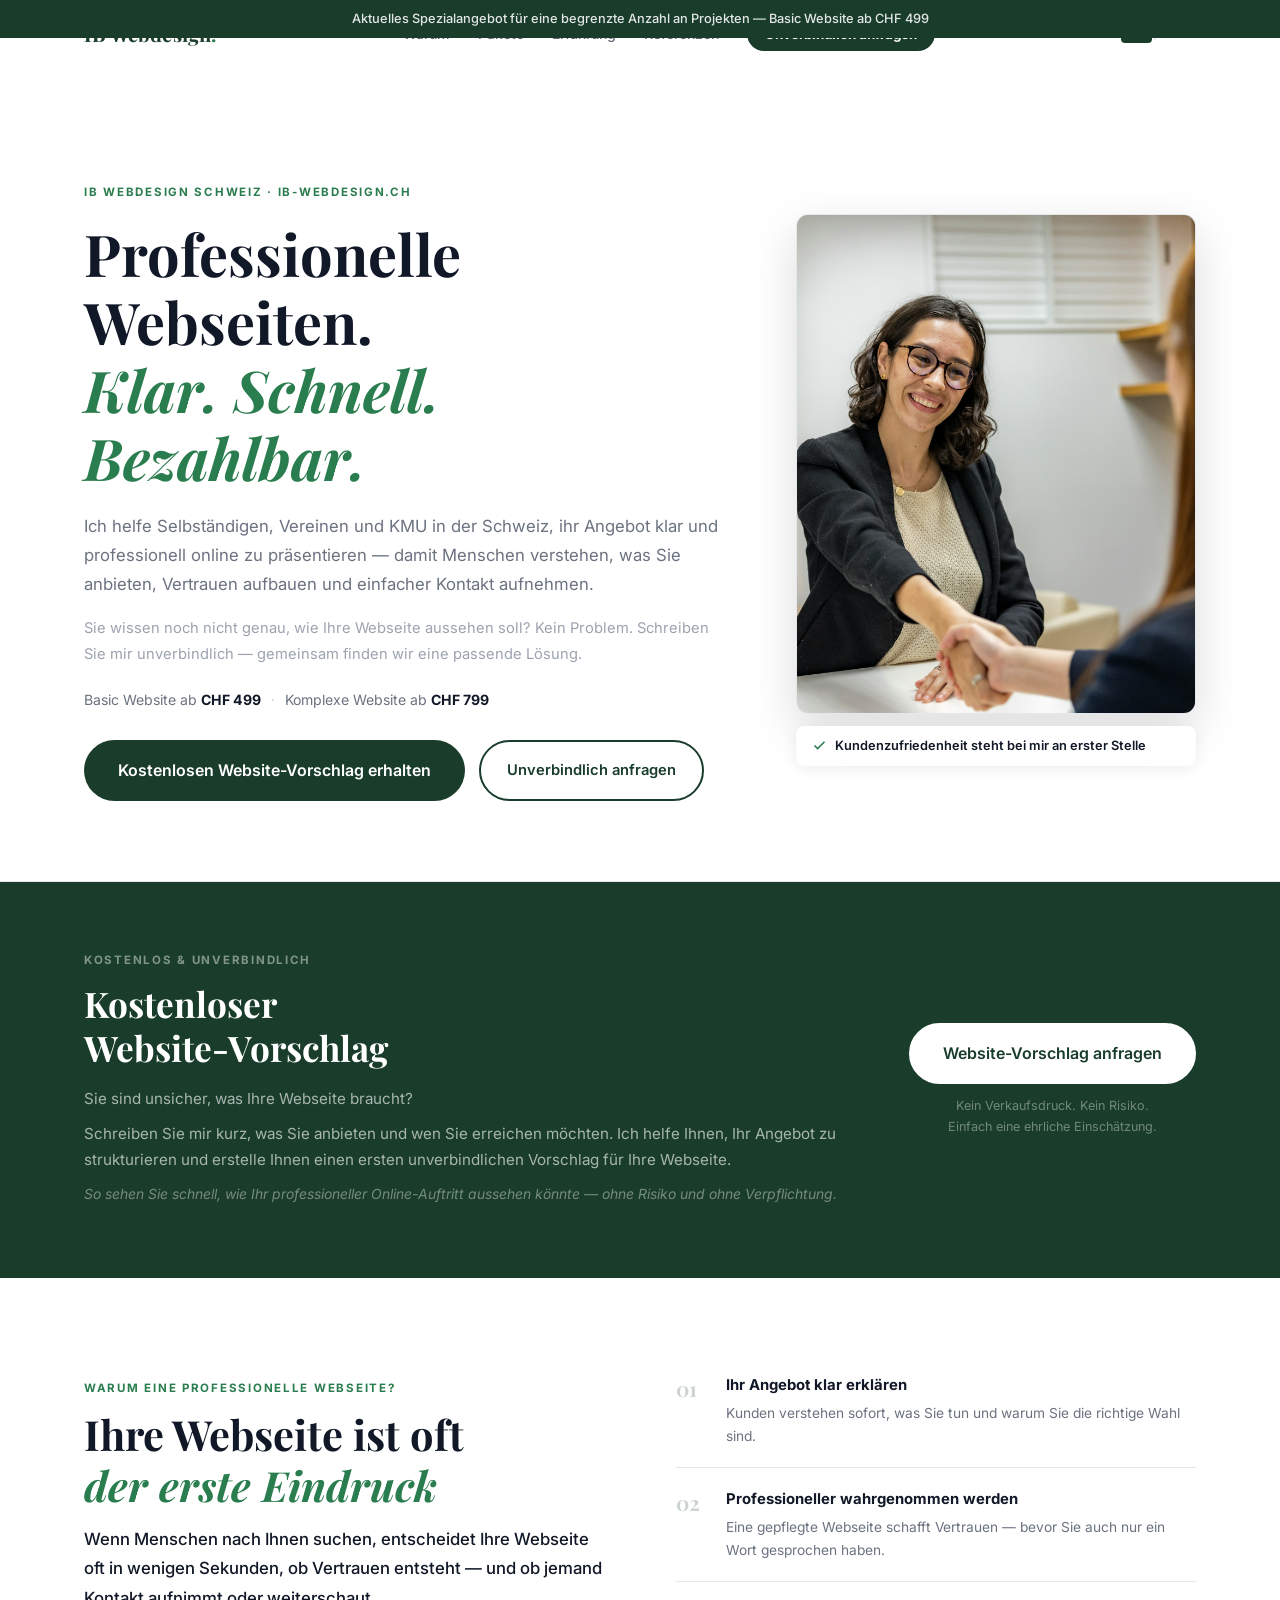
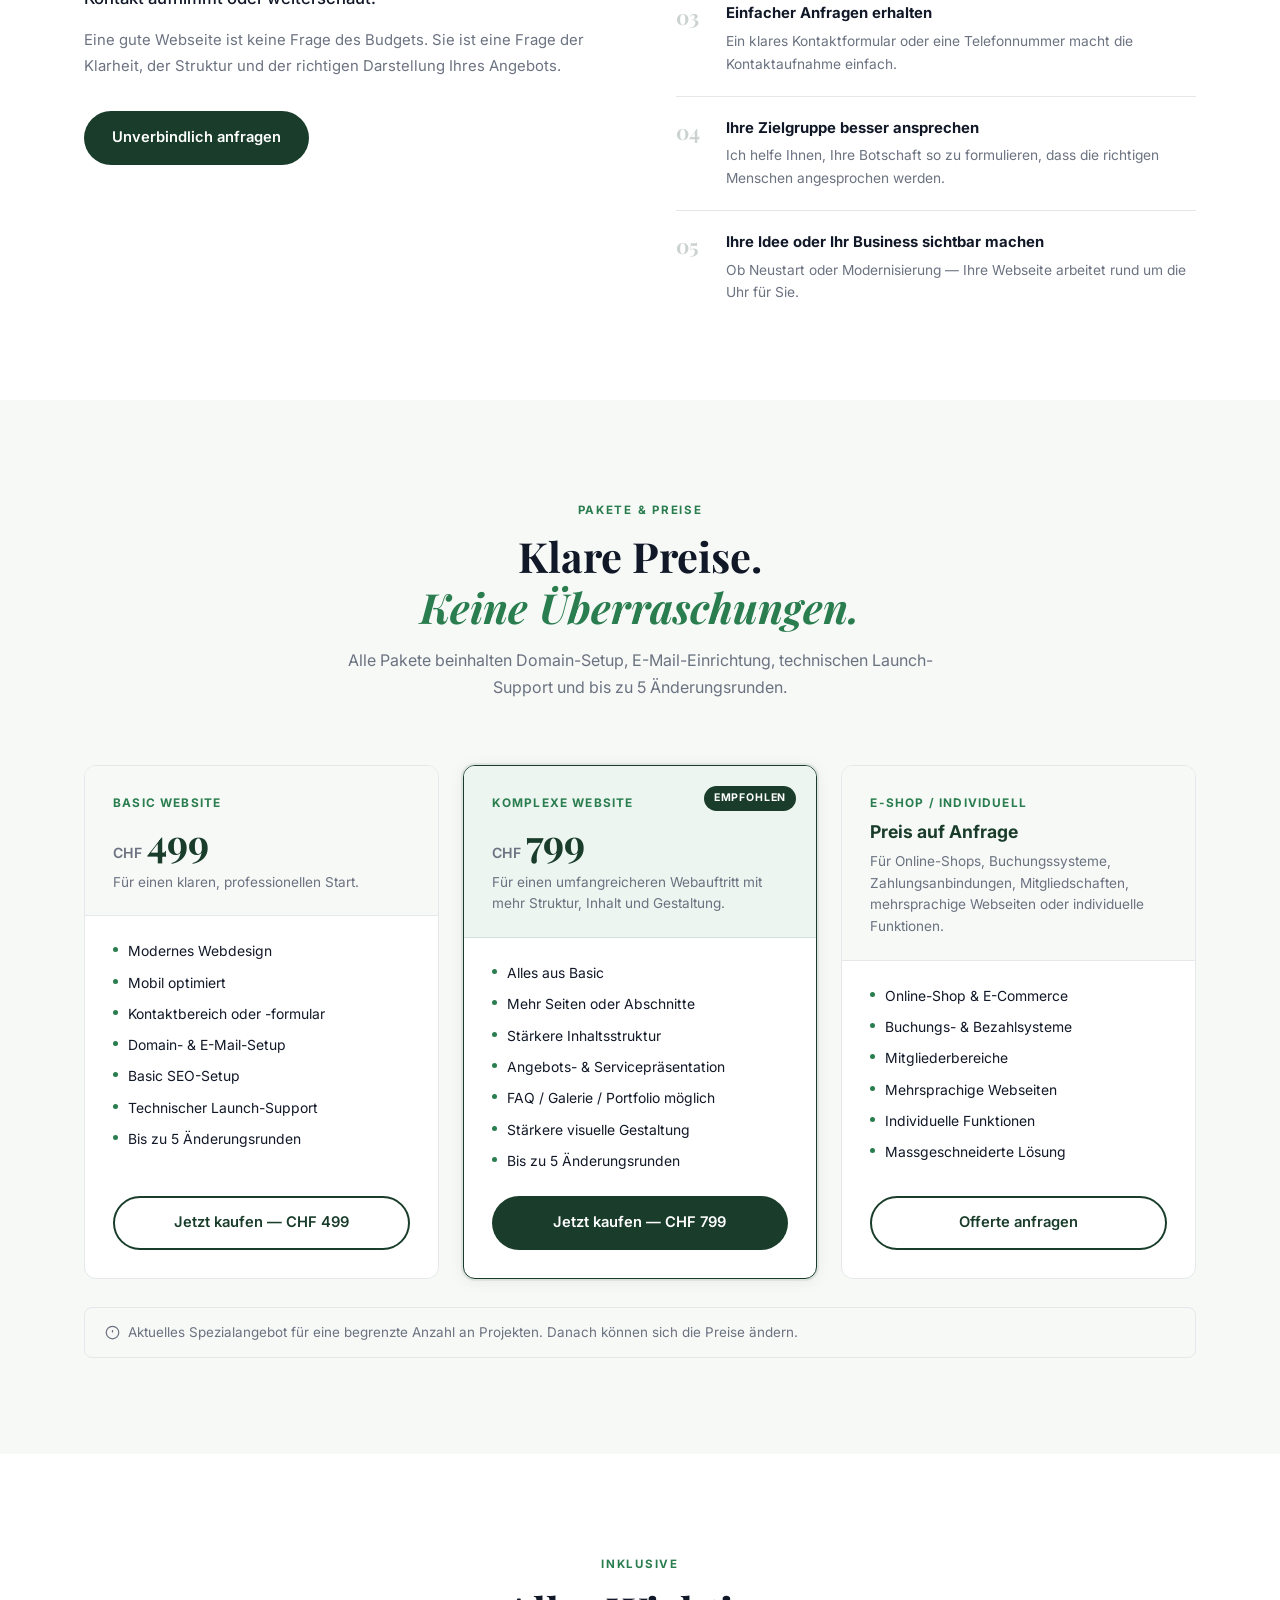
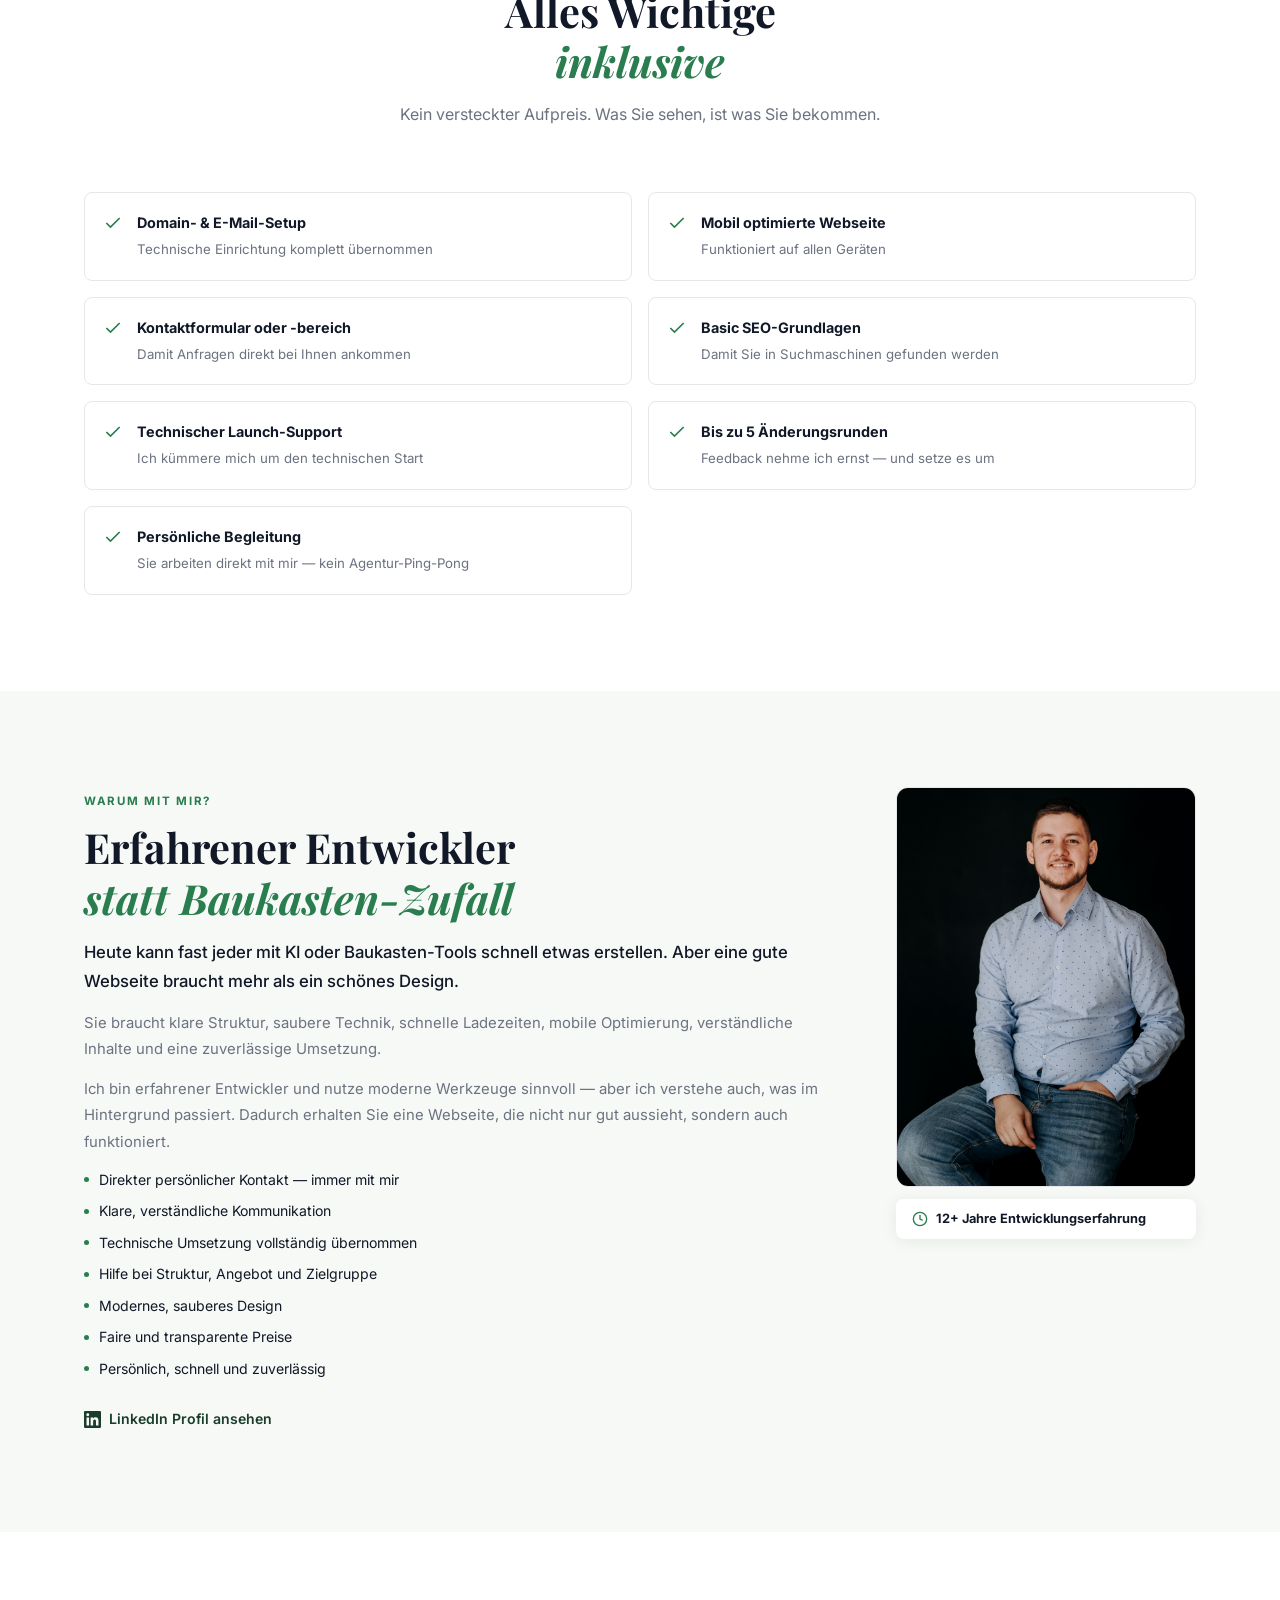
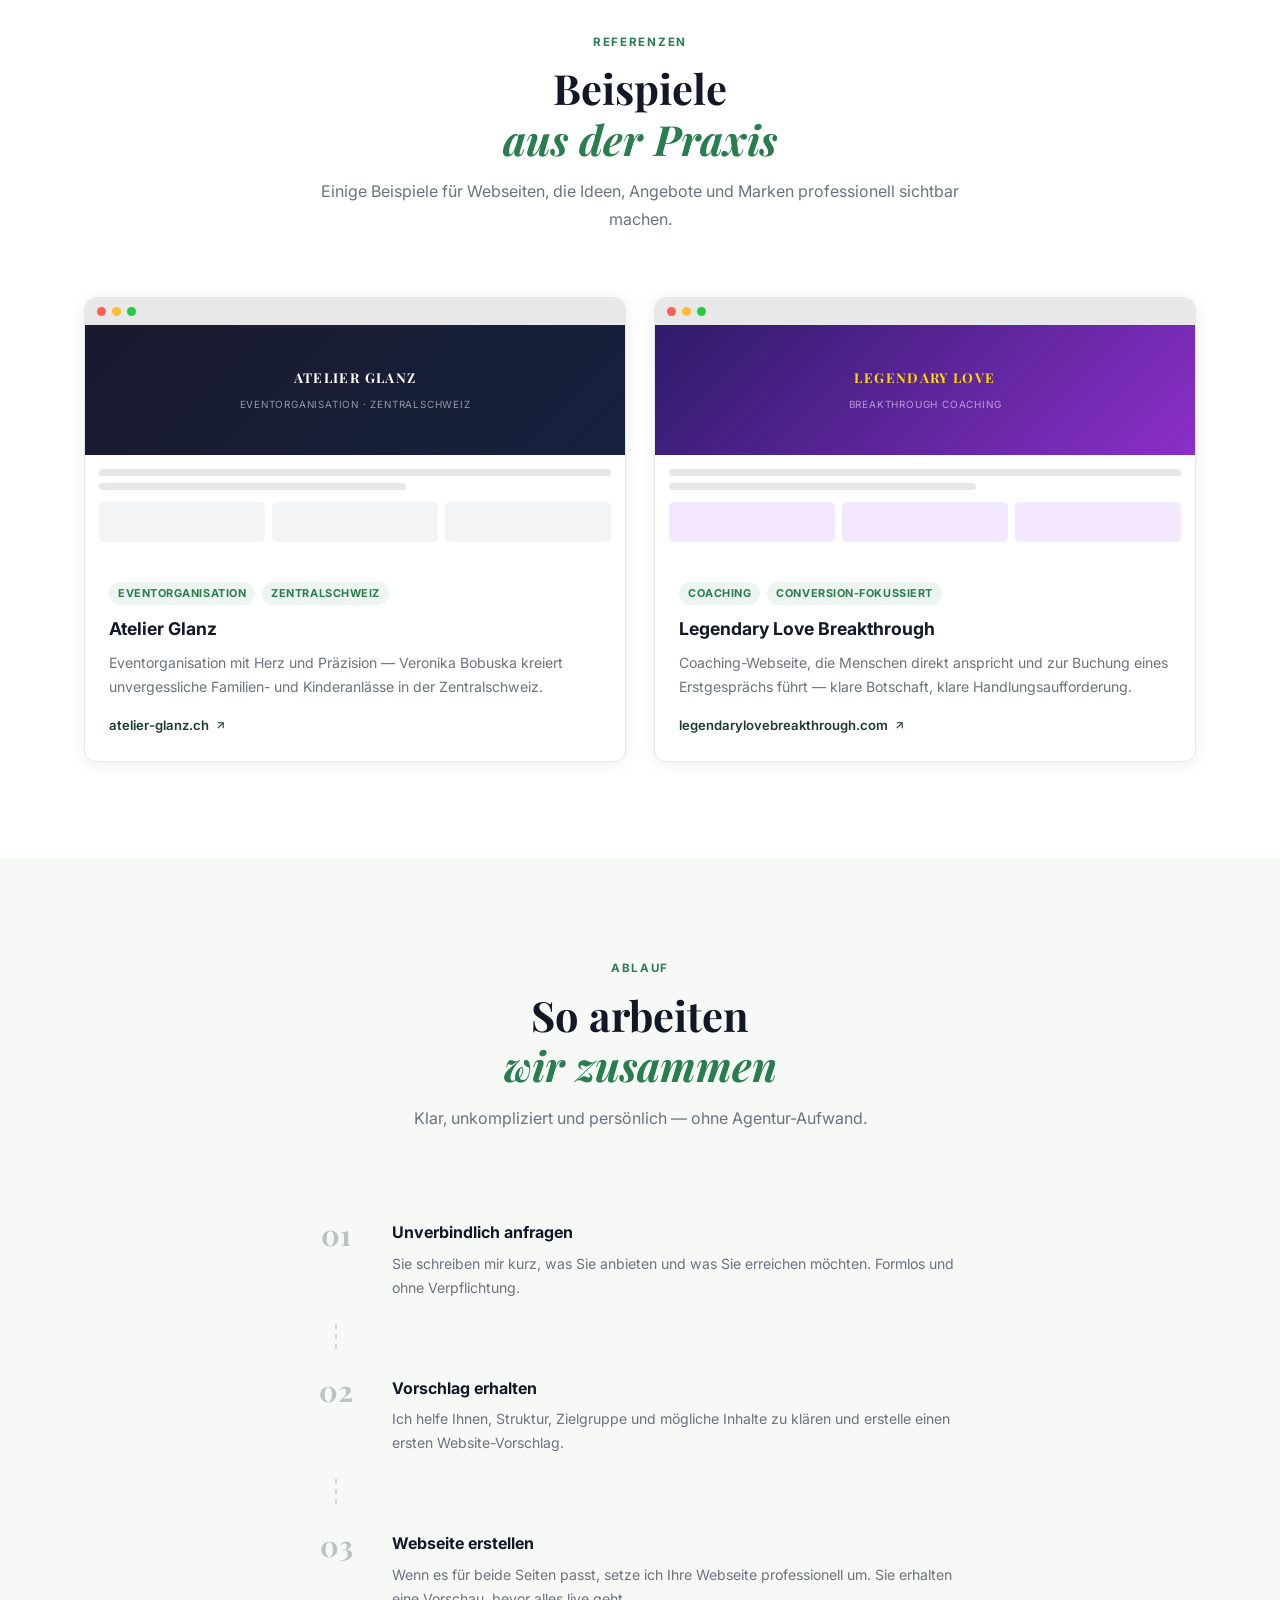
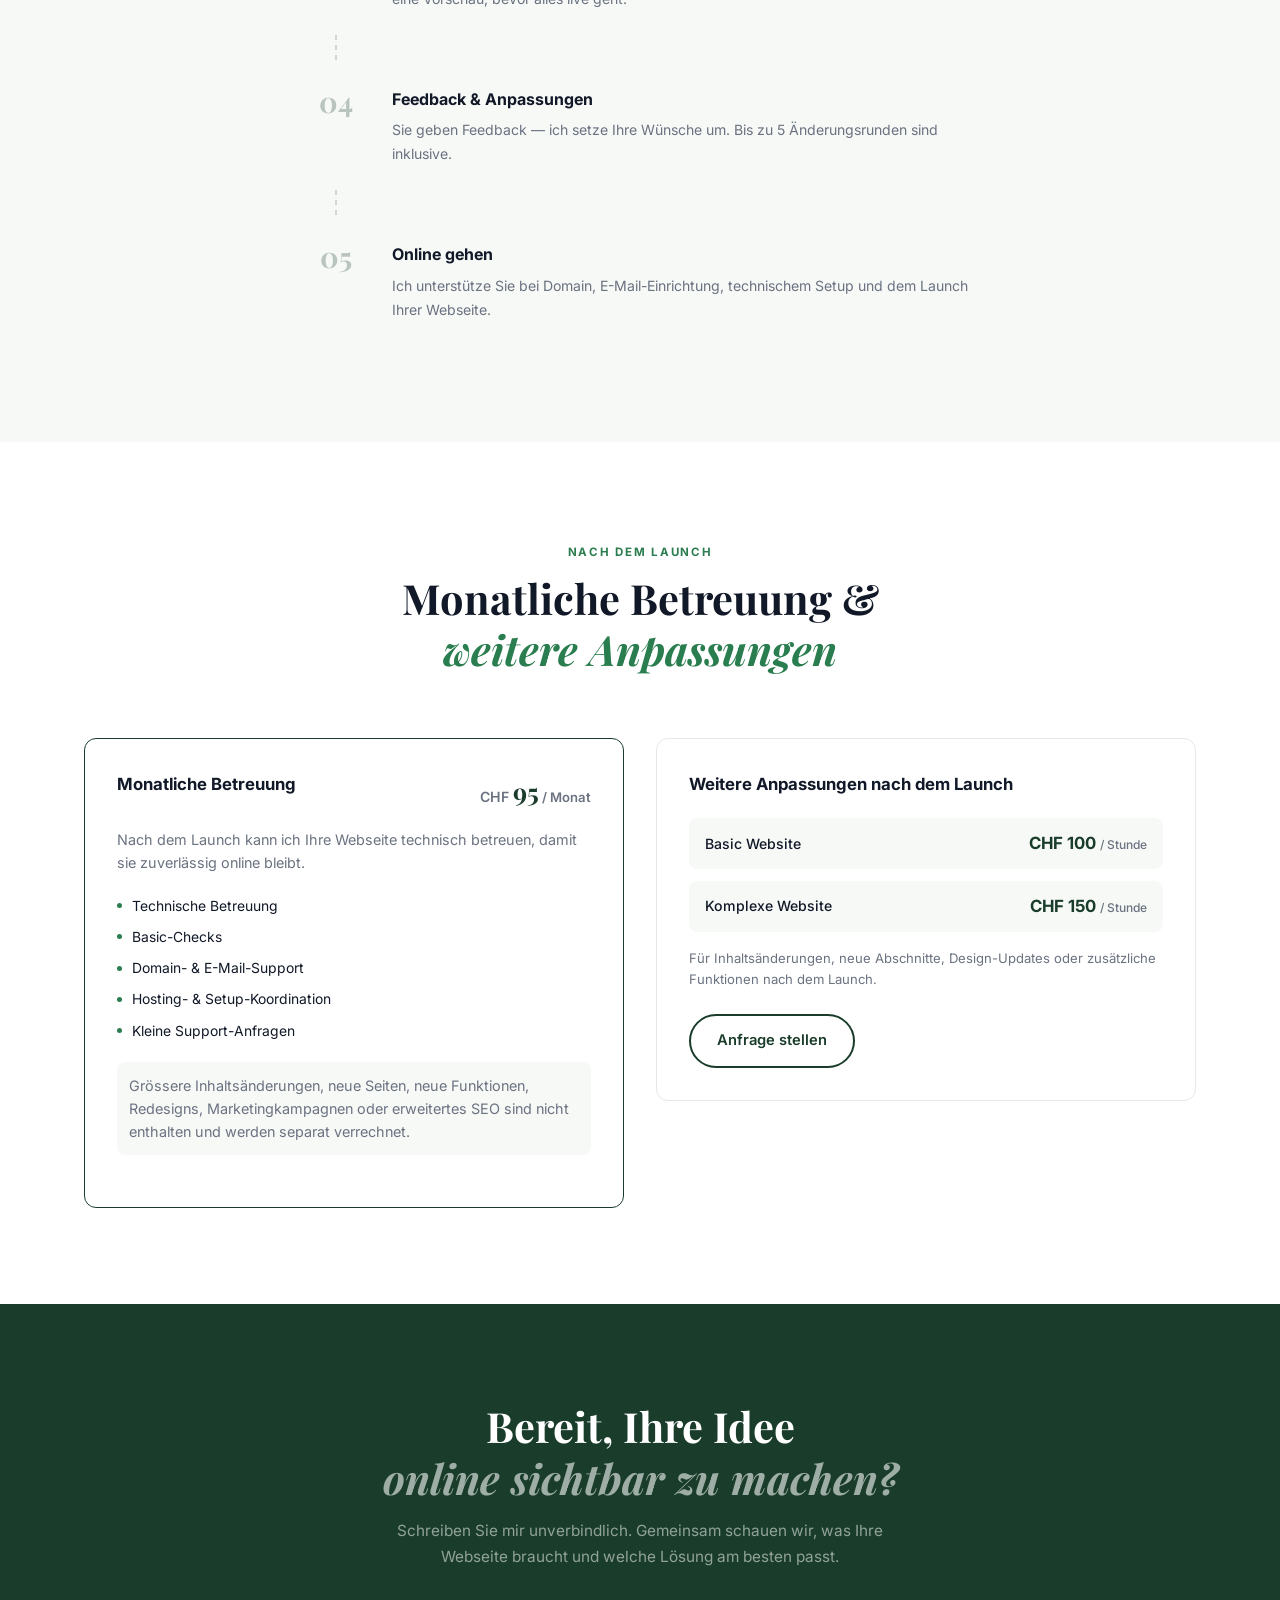
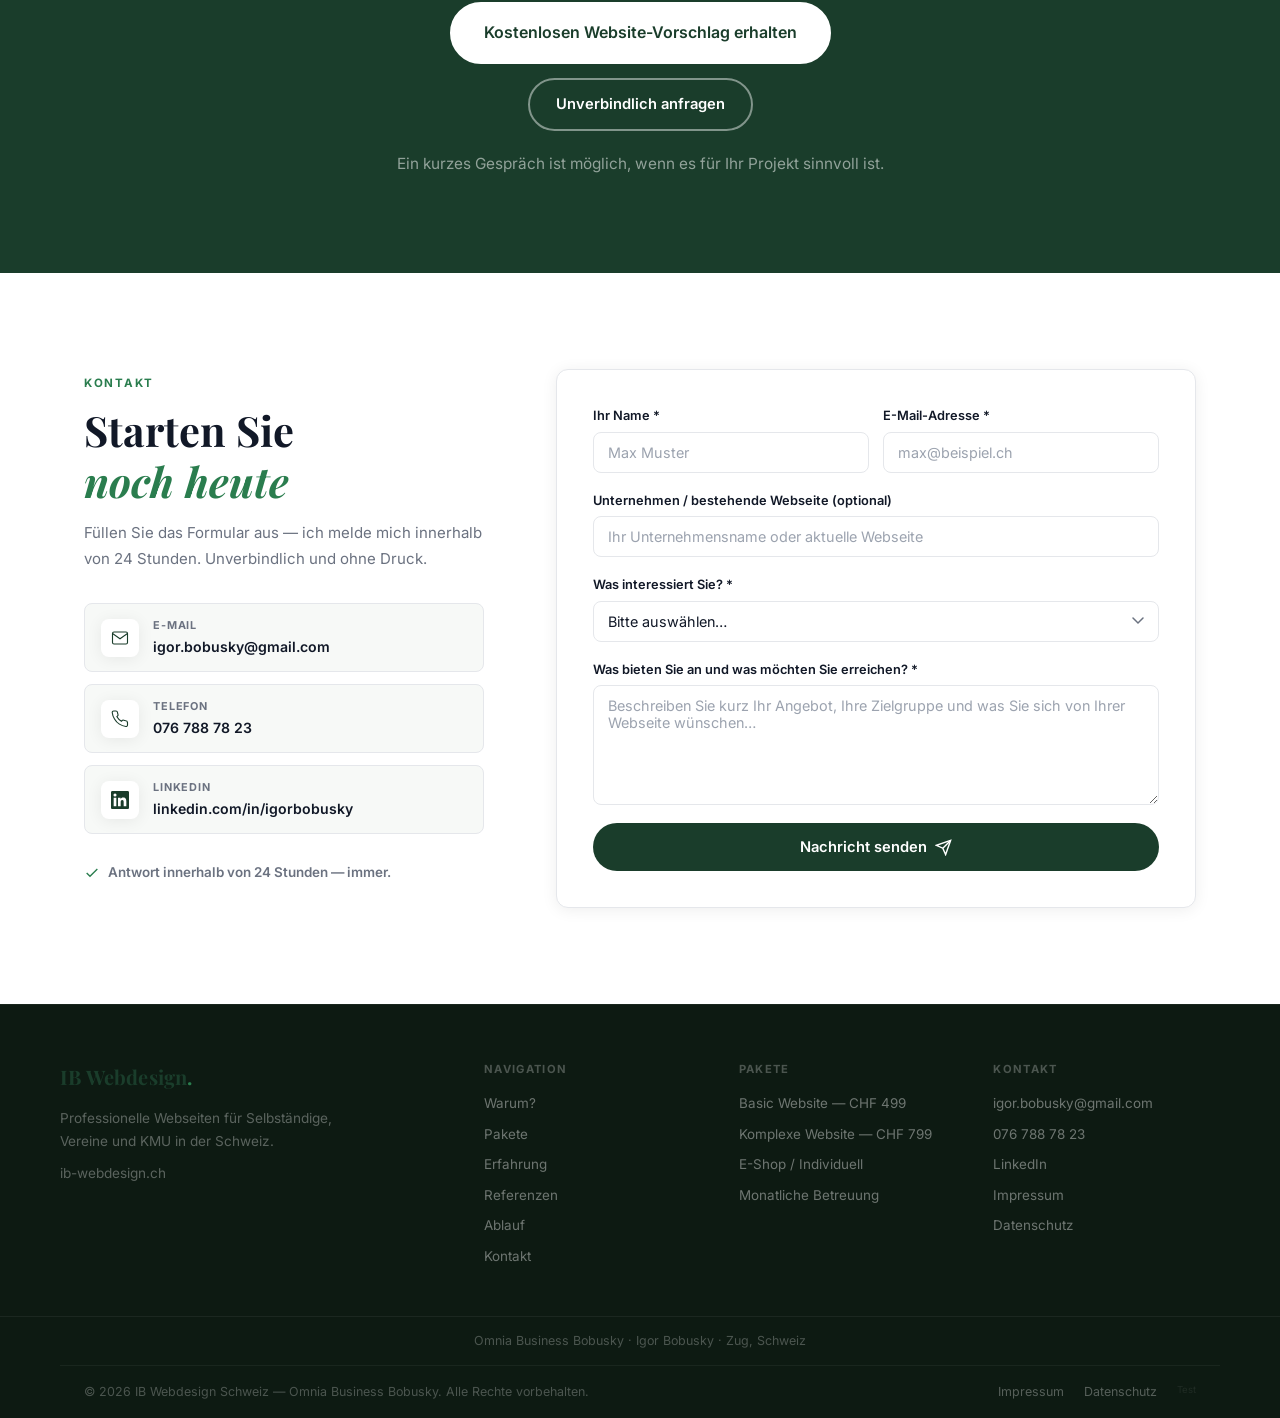
==== commit a7b6d916: "Add DE/EN language switcher + SEO improvements - Language toggle (DE|EN) in nav; preference saved in" ====
--- a/index.html
+++ b/index.html
@@ -5,6 +5,49 @@
   <meta name="viewport" content="width=device-width, initial-scale=1.0" />
   <title>IB Webdesign Schweiz — Professionelle Webseiten ab CHF 499</title>
   <meta name="description" content="Professionelle Webseiten für Selbständige, Vereine und KMU in der Schweiz. Klar, schnell und bezahlbar. Kostenlosen Website-Vorschlag erhalten." />
+
+  <!-- Canonical & hreflang -->
+  <link rel="canonical" href="https://ib-webdesign.ch/" />
+  <link rel="alternate" hreflang="de" href="https://ib-webdesign.ch/" />
+  <link rel="alternate" hreflang="en" href="https://ib-webdesign.ch/" />
+
+  <!-- Open Graph -->
+  <meta property="og:type" content="website" />
+  <meta property="og:url" content="https://ib-webdesign.ch/" />
+  <meta property="og:title" content="IB Webdesign Schweiz — Professionelle Webseiten ab CHF 499" />
+  <meta property="og:description" content="Professionelle Webseiten für Selbständige, Vereine und KMU in der Schweiz. Klar, schnell und bezahlbar." />
+  <meta property="og:image" content="https://ib-webdesign.ch/images/og-image.jpg" />
+  <meta property="og:locale" content="de_CH" />
+  <meta property="og:locale:alternate" content="en_GB" />
+
+  <!-- Twitter Card -->
+  <meta name="twitter:card" content="summary_large_image" />
+  <meta name="twitter:title" content="IB Webdesign Schweiz — Professionelle Webseiten ab CHF 499" />
+  <meta name="twitter:description" content="Professionelle Webseiten für Selbständige, Vereine und KMU in der Schweiz." />
+  <meta name="twitter:image" content="https://ib-webdesign.ch/images/og-image.jpg" />
+
+  <!-- Structured Data -->
+  <script type="application/ld+json">
+  {
+    "@context": "https://schema.org",
+    "@type": "LocalBusiness",
+    "name": "IB Webdesign",
+    "alternateName": "Omnia Business Bobusky",
+    "description": "Professionelle Webseiten für Selbständige, Vereine und KMU in der Schweiz",
+    "url": "https://ib-webdesign.ch",
+    "email": "igor.bobusky@gmail.com",
+    "telephone": "+41767887823",
+    "address": {
+      "@type": "PostalAddress",
+      "addressLocality": "Zug",
+      "addressCountry": "CH"
+    },
+    "priceRange": "CHF 499 – CHF 799",
+    "areaServed": "CH",
+    "sameAs": ["https://www.linkedin.com/in/igorbobusky/"]
+  }
+  </script>
+
   <link rel="preconnect" href="https://fonts.googleapis.com" />
   <link rel="preconnect" href="https://fonts.gstatic.com" crossorigin />
   <link href="https://fonts.googleapis.com/css2?family=Inter:wght@300;400;500;600;700;800&family=Playfair+Display:ital,wght@0,700;1,700&display=swap" rel="stylesheet" />
@@ -14,7 +57,8 @@
 
   <!-- TOPBAR -->
   <div class="topbar">
-    <span class="topbar__text">Aktuelles Spezialangebot für eine begrenzte Anzahl an Projekten — Basic Website ab CHF 499</span>
+    <span class="topbar__text topbar__full" data-i18n="topbar.full">Aktuelles Spezialangebot für eine begrenzte Anzahl an Projekten — Basic Website ab CHF 499</span>
+    <span class="topbar__text topbar__short" data-i18n="topbar.short">Spezialangebot — Basic Website ab CHF 499</span>
   </div>
 
   <!-- NAV -->
@@ -22,22 +66,27 @@
     <div class="nav__inner">
       <a href="#" class="nav__logo">IB Webdesign<span class="dot">.</span></a>
       <ul class="nav__links">
-        <li><a href="#warum">Warum</a></li>
-        <li><a href="#pakete">Pakete</a></li>
-        <li><a href="#erfahrung">Erfahrung</a></li>
-        <li><a href="#work">Referenzen</a></li>
-        <li><a href="#kontakt" class="nav__cta">Unverbindlich anfragen</a></li>
+        <li><a href="#warum" data-i18n="nav.why">Warum</a></li>
+        <li><a href="#pakete" data-i18n="nav.packages">Pakete</a></li>
+        <li><a href="#erfahrung" data-i18n="nav.experience">Erfahrung</a></li>
+        <li><a href="#work" data-i18n="nav.references">Referenzen</a></li>
+        <li><a href="#kontakt" class="nav__cta" data-i18n="nav.cta">Unverbindlich anfragen</a></li>
       </ul>
-      <button class="nav__burger" id="burger" aria-label="Menü">
+      <div class="nav__lang-toggle" id="langToggle" aria-label="Switch language">
+        <button class="lang-btn active" data-lang="de">DE</button>
+        <span aria-hidden="true">|</span>
+        <button class="lang-btn" data-lang="en">EN</button>
+      </div>
+      <button class="nav__burger" id="burger" aria-label="Menü" data-i18n-aria="nav.menu">
         <span></span><span></span><span></span>
       </button>
     </div>
     <div class="nav__mobile" id="mobileMenu">
-      <a href="#warum" class="nav__mobile-link">Warum</a>
-      <a href="#pakete" class="nav__mobile-link">Pakete</a>
-      <a href="#erfahrung" class="nav__mobile-link">Erfahrung</a>
-      <a href="#work" class="nav__mobile-link">Referenzen</a>
-      <a href="#kontakt" class="nav__mobile-link nav__mobile-cta">Unverbindlich anfragen</a>
+      <a href="#warum" class="nav__mobile-link" data-i18n="nav.why">Warum</a>
+      <a href="#pakete" class="nav__mobile-link" data-i18n="nav.packages">Pakete</a>
+      <a href="#erfahrung" class="nav__mobile-link" data-i18n="nav.experience">Erfahrung</a>
+      <a href="#work" class="nav__mobile-link" data-i18n="nav.references">Referenzen</a>
+      <a href="#kontakt" class="nav__mobile-link nav__mobile-cta" data-i18n="nav.cta">Unverbindlich anfragen</a>
     </div>
   </nav>
 
@@ -45,25 +94,25 @@
   <section class="hero" id="home">
     <div class="hero__inner container">
       <div class="hero__text reveal">
-        <div class="hero__eyebrow">IB Webdesign Schweiz · ib-webdesign.ch</div>
-        <h1 class="hero__title">
+        <div class="hero__eyebrow" data-i18n="hero.eyebrow">IB Webdesign Schweiz · ib-webdesign.ch</div>
+        <h1 class="hero__title" data-i18n-html="hero.title">
           Professionelle Webseiten.<br />
           <em>Klar. Schnell. Bezahlbar.</em>
         </h1>
-        <p class="hero__sub">
+        <p class="hero__sub" data-i18n="hero.sub">
           Ich helfe Selbständigen, Vereinen und KMU in der Schweiz, ihr Angebot klar und professionell online zu präsentieren — damit Menschen verstehen, was Sie anbieten, Vertrauen aufbauen und einfacher Kontakt aufnehmen.
         </p>
-        <p class="hero__support">
+        <p class="hero__support" data-i18n="hero.support">
           Sie wissen noch nicht genau, wie Ihre Webseite aussehen soll? Kein Problem. Schreiben Sie mir unverbindlich — gemeinsam finden wir eine passende Lösung.
         </p>
         <div class="hero__prices">
-          <span>Basic Website ab <strong>CHF 499</strong></span>
+          <span data-i18n-html="hero.price.basic">Basic Website ab <strong>CHF 499</strong></span>
           <span class="hero__prices-sep">·</span>
-          <span>Komplexe Website ab <strong>CHF 799</strong></span>
+          <span data-i18n-html="hero.price.komplex">Komplexe Website ab <strong>CHF 799</strong></span>
         </div>
         <div class="hero__actions">
-          <a href="#vorschlag" class="btn btn--primary btn--lg">Kostenlosen Website-Vorschlag erhalten</a>
-          <a href="#kontakt" class="btn btn--outline">Unverbindlich anfragen</a>
+          <a href="#vorschlag" class="btn btn--primary btn--lg" data-i18n="hero.btn.proposal">Kostenlosen Website-Vorschlag erhalten</a>
+          <a href="#kontakt" class="btn btn--outline" data-i18n="hero.btn.contact">Unverbindlich anfragen</a>
         </div>
       </div>
       <div class="hero__visual reveal">
@@ -72,7 +121,7 @@
         </div>
         <div class="hero__badge">
           <svg width="15" height="15" viewBox="0 0 24 24" fill="none" stroke="currentColor" stroke-width="2.5"><polyline points="20 6 9 17 4 12"></polyline></svg>
-          <span>Kundenzufriedenheit steht bei mir an erster Stelle</span>
+          <span data-i18n="hero.badge">Kundenzufriedenheit steht bei mir an erster Stelle</span>
         </div>
       </div>
     </div>
@@ -83,15 +132,15 @@
     <div class="container">
       <div class="vorschlag__inner reveal">
         <div class="vorschlag__text">
-          <div class="section-eyebrow section-eyebrow--light">Kostenlos &amp; unverbindlich</div>
-          <h2>Kostenloser<br />Website-Vorschlag</h2>
-          <p>Sie sind unsicher, was Ihre Webseite braucht?</p>
-          <p>Schreiben Sie mir kurz, was Sie anbieten und wen Sie erreichen möchten. Ich helfe Ihnen, Ihr Angebot zu strukturieren und erstelle Ihnen einen ersten unverbindlichen Vorschlag für Ihre Webseite.</p>
-          <p class="vorschlag__note">So sehen Sie schnell, wie Ihr professioneller Online-Auftritt aussehen könnte — ohne Risiko und ohne Verpflichtung.</p>
+          <div class="section-eyebrow section-eyebrow--light" data-i18n-html="vorschlag.eyebrow">Kostenlos &amp; unverbindlich</div>
+          <h2 data-i18n-html="vorschlag.title">Kostenloser<br />Website-Vorschlag</h2>
+          <p data-i18n="vorschlag.p1">Sie sind unsicher, was Ihre Webseite braucht?</p>
+          <p data-i18n="vorschlag.p2">Schreiben Sie mir kurz, was Sie anbieten und wen Sie erreichen möchten. Ich helfe Ihnen, Ihr Angebot zu strukturieren und erstelle Ihnen einen ersten unverbindlichen Vorschlag für Ihre Webseite.</p>
+          <p class="vorschlag__note" data-i18n="vorschlag.note">So sehen Sie schnell, wie Ihr professioneller Online-Auftritt aussehen könnte — ohne Risiko und ohne Verpflichtung.</p>
         </div>
         <div class="vorschlag__cta">
-          <a href="#kontakt" class="btn btn--white btn--lg">Website-Vorschlag anfragen</a>
-          <p class="vorschlag__cta-note">Kein Verkaufsdruck. Kein Risiko. Einfach eine ehrliche Einschätzung.</p>
+          <a href="#kontakt" class="btn btn--white btn--lg" data-i18n="vorschlag.btn">Website-Vorschlag anfragen</a>
+          <p class="vorschlag__cta-note" data-i18n="vorschlag.cta-note">Kein Verkaufsdruck. Kein Risiko. Einfach eine ehrliche Einschätzung.</p>
         </div>
       </div>
     </div>
@@ -102,46 +151,46 @@
     <div class="container">
       <div class="warum__inner">
         <div class="warum__text reveal">
-          <div class="section-eyebrow">Warum eine professionelle Webseite?</div>
-          <h2 class="section-title">Ihre Webseite ist oft<br /><em>der erste Eindruck</em></h2>
-          <p class="warum__lead">Wenn Menschen nach Ihnen suchen, entscheidet Ihre Webseite oft in wenigen Sekunden, ob Vertrauen entsteht — und ob jemand Kontakt aufnimmt oder weiterschaut.</p>
-          <p class="warum__body">Eine gute Webseite ist keine Frage des Budgets. Sie ist eine Frage der Klarheit, der Struktur und der richtigen Darstellung Ihres Angebots.</p>
-          <a href="#kontakt" class="btn btn--primary">Unverbindlich anfragen</a>
+          <div class="section-eyebrow" data-i18n="warum.eyebrow">Warum eine professionelle Webseite?</div>
+          <h2 class="section-title" data-i18n-html="warum.title">Ihre Webseite ist oft<br /><em>der erste Eindruck</em></h2>
+          <p class="warum__lead" data-i18n="warum.lead">Wenn Menschen nach Ihnen suchen, entscheidet Ihre Webseite oft in wenigen Sekunden, ob Vertrauen entsteht — und ob jemand Kontakt aufnimmt oder weiterschaut.</p>
+          <p class="warum__body" data-i18n="warum.body">Eine gute Webseite ist keine Frage des Budgets. Sie ist eine Frage der Klarheit, der Struktur und der richtigen Darstellung Ihres Angebots.</p>
+          <a href="#kontakt" class="btn btn--primary" data-i18n="warum.btn">Unverbindlich anfragen</a>
         </div>
         <div class="warum__list reveal">
           <div class="warum__item">
             <div class="warum__num">01</div>
             <div>
-              <strong>Ihr Angebot klar erklären</strong>
-              <p>Kunden verstehen sofort, was Sie tun und warum Sie die richtige Wahl sind.</p>
+              <strong data-i18n="warum.01.title">Ihr Angebot klar erklären</strong>
+              <p data-i18n="warum.01.text">Kunden verstehen sofort, was Sie tun und warum Sie die richtige Wahl sind.</p>
             </div>
           </div>
           <div class="warum__item">
             <div class="warum__num">02</div>
             <div>
-              <strong>Professioneller wahrgenommen werden</strong>
-              <p>Eine gepflegte Webseite schafft Vertrauen — bevor Sie auch nur ein Wort gesprochen haben.</p>
+              <strong data-i18n="warum.02.title">Professioneller wahrgenommen werden</strong>
+              <p data-i18n="warum.02.text">Eine gepflegte Webseite schafft Vertrauen — bevor Sie auch nur ein Wort gesprochen haben.</p>
             </div>
           </div>
           <div class="warum__item">
             <div class="warum__num">03</div>
             <div>
-              <strong>Einfacher Anfragen erhalten</strong>
-              <p>Ein klares Kontaktformular oder eine Telefonnummer macht die Kontaktaufnahme einfach.</p>
+              <strong data-i18n="warum.03.title">Einfacher Anfragen erhalten</strong>
+              <p data-i18n="warum.03.text">Ein klares Kontaktformular oder eine Telefonnummer macht die Kontaktaufnahme einfach.</p>
             </div>
           </div>
           <div class="warum__item">
             <div class="warum__num">04</div>
             <div>
-              <strong>Ihre Zielgruppe besser ansprechen</strong>
-              <p>Ich helfe Ihnen, Ihre Botschaft so zu formulieren, dass die richtigen Menschen angesprochen werden.</p>
+              <strong data-i18n="warum.04.title">Ihre Zielgruppe besser ansprechen</strong>
+              <p data-i18n="warum.04.text">Ich helfe Ihnen, Ihre Botschaft so zu formulieren, dass die richtigen Menschen angesprochen werden.</p>
             </div>
           </div>
           <div class="warum__item">
             <div class="warum__num">05</div>
             <div>
-              <strong>Ihre Idee oder Ihr Business sichtbar machen</strong>
-              <p>Ob Neustart oder Modernisierung — Ihre Webseite arbeitet rund um die Uhr für Sie.</p>
+              <strong data-i18n="warum.05.title">Ihre Idee oder Ihr Business sichtbar machen</strong>
+              <p data-i18n="warum.05.text">Ob Neustart oder Modernisierung — Ihre Webseite arbeitet rund um die Uhr für Sie.</p>
             </div>
           </div>
         </div>
@@ -153,70 +202,70 @@
   <section class="pakete section section--light" id="pakete">
     <div class="container">
       <div class="section-header reveal">
-        <div class="section-eyebrow">Pakete &amp; Preise</div>
-        <h2 class="section-title">Klare Preise.<br /><em>Keine Überraschungen.</em></h2>
-        <p class="section-sub">Alle Pakete beinhalten Domain-Setup, E-Mail-Einrichtung, technischen Launch-Support und bis zu 5 Änderungsrunden.</p>
+        <div class="section-eyebrow" data-i18n-html="pakete.eyebrow">Pakete &amp; Preise</div>
+        <h2 class="section-title" data-i18n-html="pakete.title">Klare Preise.<br /><em>Keine Überraschungen.</em></h2>
+        <p class="section-sub" data-i18n="pakete.sub">Alle Pakete beinhalten Domain-Setup, E-Mail-Einrichtung, technischen Launch-Support und bis zu 5 Änderungsrunden.</p>
       </div>
       <div class="pakete__grid">
 
         <div class="paket-card reveal">
           <div class="paket-card__top">
-            <div class="paket-card__name">Basic Website</div>
+            <div class="paket-card__name" data-i18n="pakete.basic.name">Basic Website</div>
             <div class="paket-card__price"><span>CHF</span> 499</div>
-            <p class="paket-card__tagline">Für einen klaren, professionellen Start.</p>
+            <p class="paket-card__tagline" data-i18n="pakete.basic.tagline">Für einen klaren, professionellen Start.</p>
           </div>
           <ul class="paket-card__list">
-            <li>Modernes Webdesign</li>
-            <li>Mobil optimiert</li>
-            <li>Kontaktbereich oder -formular</li>
-            <li>Domain- &amp; E-Mail-Setup</li>
-            <li>Basic SEO-Setup</li>
-            <li>Technischer Launch-Support</li>
-            <li>Bis zu 5 Änderungsrunden</li>
+            <li data-i18n-html="pakete.basic.li1">Modernes Webdesign</li>
+            <li data-i18n="pakete.basic.li2">Mobil optimiert</li>
+            <li data-i18n-html="pakete.basic.li3">Kontaktbereich oder -formular</li>
+            <li data-i18n-html="pakete.basic.li4">Domain- &amp; E-Mail-Setup</li>
+            <li data-i18n="pakete.basic.li5">Basic SEO-Setup</li>
+            <li data-i18n="pakete.basic.li6">Technischer Launch-Support</li>
+            <li data-i18n="pakete.basic.li7">Bis zu 5 Änderungsrunden</li>
           </ul>
-          <a href="https://buy.stripe.com/cNiaEXeBT8cJgN42bedIA00" target="_blank" rel="noopener" class="btn btn--outline btn--full">Jetzt kaufen — CHF 499</a>
+          <a href="https://buy.stripe.com/cNiaEXeBT8cJgN42bedIA00" target="_blank" rel="noopener" class="btn btn--outline btn--full" data-i18n="pakete.basic.btn">Jetzt kaufen — CHF 499</a>
         </div>
 
         <div class="paket-card paket-card--main reveal">
-          <div class="paket-card__badge">Empfohlen</div>
+          <div class="paket-card__badge" data-i18n="pakete.komplex.badge">Empfohlen</div>
           <div class="paket-card__top">
-            <div class="paket-card__name">Komplexe Website</div>
+            <div class="paket-card__name" data-i18n="pakete.komplex.name">Komplexe Website</div>
             <div class="paket-card__price"><span>CHF</span> 799</div>
-            <p class="paket-card__tagline">Für einen umfangreicheren Webauftritt mit mehr Struktur, Inhalt und Gestaltung.</p>
+            <p class="paket-card__tagline" data-i18n="pakete.komplex.tagline">Für einen umfangreicheren Webauftritt mit mehr Struktur, Inhalt und Gestaltung.</p>
           </div>
           <ul class="paket-card__list">
-            <li>Alles aus Basic</li>
-            <li>Mehr Seiten oder Abschnitte</li>
-            <li>Stärkere Inhaltsstruktur</li>
-            <li>Angebots- &amp; Servicepräsentation</li>
-            <li>FAQ / Galerie / Portfolio möglich</li>
-            <li>Stärkere visuelle Gestaltung</li>
-            <li>Bis zu 5 Änderungsrunden</li>
+            <li data-i18n="pakete.komplex.li1">Alles aus Basic</li>
+            <li data-i18n="pakete.komplex.li2">Mehr Seiten oder Abschnitte</li>
+            <li data-i18n="pakete.komplex.li3">Stärkere Inhaltsstruktur</li>
+            <li data-i18n-html="pakete.komplex.li4">Angebots- &amp; Servicepräsentation</li>
+            <li data-i18n="pakete.komplex.li5">FAQ / Galerie / Portfolio möglich</li>
+            <li data-i18n="pakete.komplex.li6">Stärkere visuelle Gestaltung</li>
+            <li data-i18n="pakete.komplex.li7">Bis zu 5 Änderungsrunden</li>
           </ul>
-          <a href="https://buy.stripe.com/9B6dR9gK1akR7cu5nqdIA01" target="_blank" rel="noopener" class="btn btn--primary btn--full">Jetzt kaufen — CHF 799</a>
+          <a href="https://buy.stripe.com/9B6dR9gK1akR7cu5nqdIA01" target="_blank" rel="noopener" class="btn btn--primary btn--full" data-i18n="pakete.komplex.btn">Jetzt kaufen — CHF 799</a>
         </div>
 
         <div class="paket-card reveal">
           <div class="paket-card__top">
-            <div class="paket-card__name">E-Shop / Individuell</div>
-            <div class="paket-card__price paket-card__price--req">Preis auf Anfrage</div>
-            <p class="paket-card__tagline">Für Online-Shops, Buchungssysteme, Zahlungsanbindungen, Mitgliedschaften, mehrsprachige Webseiten oder individuelle Funktionen.</p>
+            <div class="paket-card__name" data-i18n="pakete.eshop.name">E-Shop / Individuell</div>
+            <div class="paket-card__price paket-card__price--req" data-i18n="pakete.eshop.price">Preis auf Anfrage</div>
+            <p class="paket-card__tagline" data-i18n="pakete.eshop.tagline">Für Online-Shops, Buchungssysteme, Zahlungsanbindungen, Mitgliedschaften, mehrsprachige Webseiten oder individuelle Funktionen.</p>
           </div>
           <ul class="paket-card__list">
-            <li>Online-Shop &amp; E-Commerce</li>
-            <li>Buchungs- &amp; Bezahlsysteme</li>
-            <li>Mitgliederbereiche</li>
-            <li>Mehrsprachige Webseiten</li>
-            <li>Individuelle Funktionen</li>
-            <li>Massgeschneiderte Lösung</li>
+            <li data-i18n-html="pakete.eshop.li1">Online-Shop &amp; E-Commerce</li>
+            <li data-i18n-html="pakete.eshop.li2">Buchungs- &amp; Bezahlsysteme</li>
+            <li data-i18n="pakete.eshop.li3">Mitgliederbereiche</li>
+            <li data-i18n="pakete.eshop.li4">Mehrsprachige Webseiten</li>
+            <li data-i18n="pakete.eshop.li5">Individuelle Funktionen</li>
+            <li data-i18n="pakete.eshop.li6">Massgeschneiderte Lösung</li>
           </ul>
-          <a href="#kontakt" class="btn btn--outline btn--full">Offerte anfragen</a>
+          <a href="#kontakt" class="btn btn--outline btn--full" data-i18n="pakete.eshop.btn">Offerte anfragen</a>
         </div>
 
       </div>
       <p class="pakete__offer-note reveal">
         <svg width="15" height="15" viewBox="0 0 24 24" fill="none" stroke="currentColor" stroke-width="2"><circle cx="12" cy="12" r="10"></circle><line x1="12" y1="8" x2="12" y2="12"></line><line x1="12" y1="16" x2="12.01" y2="16"></line></svg>
-        Aktuelles Spezialangebot für eine begrenzte Anzahl an Projekten. Danach können sich die Preise ändern.
+        <span data-i18n="pakete.offer">Aktuelles Spezialangebot für eine begrenzte Anzahl an Projekten. Danach können sich die Preise ändern.</span>
       </p>
     </div>
   </section>
@@ -225,59 +274,38 @@
   <section class="included section" id="inklusive">
     <div class="container">
       <div class="section-header reveal">
-        <div class="section-eyebrow">Inklusive</div>
-        <h2 class="section-title">Alles Wichtige<br /><em>inklusive</em></h2>
-        <p class="section-sub">Kein versteckter Aufpreis. Was Sie sehen, ist was Sie bekommen.</p>
+        <div class="section-eyebrow" data-i18n="included.eyebrow">Inklusive</div>
+        <h2 class="section-title" data-i18n-html="included.title">Alles Wichtige<br /><em>inklusive</em></h2>
+        <p class="section-sub" data-i18n="included.sub">Kein versteckter Aufpreis. Was Sie sehen, ist was Sie bekommen.</p>
       </div>
       <div class="included__grid reveal">
         <div class="included__item">
           <svg width="20" height="20" viewBox="0 0 24 24" fill="none" stroke="currentColor" stroke-width="2"><polyline points="20 6 9 17 4 12"></polyline></svg>
-          <div>
-            <strong>Domain- &amp; E-Mail-Setup</strong>
-            <span>Technische Einrichtung komplett übernommen</span>
-          </div>
+          <div><strong data-i18n-html="included.01.title">Domain- &amp; E-Mail-Setup</strong><span data-i18n="included.01.text">Technische Einrichtung komplett übernommen</span></div>
         </div>
         <div class="included__item">
           <svg width="20" height="20" viewBox="0 0 24 24" fill="none" stroke="currentColor" stroke-width="2"><polyline points="20 6 9 17 4 12"></polyline></svg>
-          <div>
-            <strong>Mobil optimierte Webseite</strong>
-            <span>Funktioniert auf allen Geräten</span>
-          </div>
+          <div><strong data-i18n="included.02.title">Mobil optimierte Webseite</strong><span data-i18n="included.02.text">Funktioniert auf allen Geräten</span></div>
         </div>
         <div class="included__item">
           <svg width="20" height="20" viewBox="0 0 24 24" fill="none" stroke="currentColor" stroke-width="2"><polyline points="20 6 9 17 4 12"></polyline></svg>
-          <div>
-            <strong>Kontaktformular oder -bereich</strong>
-            <span>Damit Anfragen direkt bei Ihnen ankommen</span>
-          </div>
+          <div><strong data-i18n="included.03.title">Kontaktformular oder -bereich</strong><span data-i18n="included.03.text">Damit Anfragen direkt bei Ihnen ankommen</span></div>
         </div>
         <div class="included__item">
           <svg width="20" height="20" viewBox="0 0 24 24" fill="none" stroke="currentColor" stroke-width="2"><polyline points="20 6 9 17 4 12"></polyline></svg>
-          <div>
-            <strong>Basic SEO-Grundlagen</strong>
-            <span>Damit Sie in Suchmaschinen gefunden werden</span>
-          </div>
+          <div><strong data-i18n="included.04.title">Basic SEO-Grundlagen</strong><span data-i18n="included.04.text">Damit Sie in Suchmaschinen gefunden werden</span></div>
         </div>
         <div class="included__item">
           <svg width="20" height="20" viewBox="0 0 24 24" fill="none" stroke="currentColor" stroke-width="2"><polyline points="20 6 9 17 4 12"></polyline></svg>
-          <div>
-            <strong>Technischer Launch-Support</strong>
-            <span>Ich kümmere mich um den technischen Start</span>
-          </div>
+          <div><strong data-i18n="included.05.title">Technischer Launch-Support</strong><span data-i18n="included.05.text">Ich kümmere mich um den technischen Start</span></div>
         </div>
         <div class="included__item">
           <svg width="20" height="20" viewBox="0 0 24 24" fill="none" stroke="currentColor" stroke-width="2"><polyline points="20 6 9 17 4 12"></polyline></svg>
-          <div>
-            <strong>Bis zu 5 Änderungsrunden</strong>
-            <span>Feedback nehme ich ernst — und setze es um</span>
-          </div>
+          <div><strong data-i18n="included.06.title">Bis zu 5 Änderungsrunden</strong><span data-i18n="included.06.text">Feedback nehme ich ernst — und setze es um</span></div>
         </div>
         <div class="included__item">
           <svg width="20" height="20" viewBox="0 0 24 24" fill="none" stroke="currentColor" stroke-width="2"><polyline points="20 6 9 17 4 12"></polyline></svg>
-          <div>
-            <strong>Persönliche Begleitung</strong>
-            <span>Sie arbeiten direkt mit mir — kein Agentur-Ping-Pong</span>
-          </div>
+          <div><strong data-i18n="included.07.title">Persönliche Begleitung</strong><span data-i18n="included.07.text">Sie arbeiten direkt mit mir — kein Agentur-Ping-Pong</span></div>
         </div>
       </div>
     </div>
@@ -288,23 +316,23 @@
     <div class="container">
       <div class="erfahrung__inner">
         <div class="erfahrung__text reveal">
-          <div class="section-eyebrow">Warum mit mir?</div>
-          <h2 class="section-title">Erfahrener Entwickler<br /><em>statt Baukasten-Zufall</em></h2>
-          <p class="erfahrung__lead">Heute kann fast jeder mit KI oder Baukasten-Tools schnell etwas erstellen. Aber eine gute Webseite braucht mehr als ein schönes Design.</p>
-          <p class="erfahrung__body">Sie braucht klare Struktur, saubere Technik, schnelle Ladezeiten, mobile Optimierung, verständliche Inhalte und eine zuverlässige Umsetzung.</p>
-          <p class="erfahrung__body">Ich bin erfahrener Entwickler und nutze moderne Werkzeuge sinnvoll — aber ich verstehe auch, was im Hintergrund passiert. Dadurch erhalten Sie eine Webseite, die nicht nur gut aussieht, sondern auch funktioniert.</p>
+          <div class="section-eyebrow" data-i18n="erfahrung.eyebrow">Warum mit mir?</div>
+          <h2 class="section-title" data-i18n-html="erfahrung.title">Erfahrener Entwickler<br /><em>statt Baukasten-Zufall</em></h2>
+          <p class="erfahrung__lead" data-i18n="erfahrung.lead">Heute kann fast jeder mit KI oder Baukasten-Tools schnell etwas erstellen. Aber eine gute Webseite braucht mehr als ein schönes Design.</p>
+          <p class="erfahrung__body" data-i18n="erfahrung.body1">Sie braucht klare Struktur, saubere Technik, schnelle Ladezeiten, mobile Optimierung, verständliche Inhalte und eine zuverlässige Umsetzung.</p>
+          <p class="erfahrung__body" data-i18n="erfahrung.body2">Ich bin erfahrener Entwickler und nutze moderne Werkzeuge sinnvoll — aber ich verstehe auch, was im Hintergrund passiert. Dadurch erhalten Sie eine Webseite, die nicht nur gut aussieht, sondern auch funktioniert.</p>
           <ul class="erfahrung__list">
-            <li>Direkter persönlicher Kontakt — immer mit mir</li>
-            <li>Klare, verständliche Kommunikation</li>
-            <li>Technische Umsetzung vollständig übernommen</li>
-            <li>Hilfe bei Struktur, Angebot und Zielgruppe</li>
-            <li>Modernes, sauberes Design</li>
-            <li>Faire und transparente Preise</li>
-            <li>Persönlich, schnell und zuverlässig</li>
+            <li data-i18n="erfahrung.li1">Direkter persönlicher Kontakt — immer mit mir</li>
+            <li data-i18n="erfahrung.li2">Klare, verständliche Kommunikation</li>
+            <li data-i18n="erfahrung.li3">Technische Umsetzung vollständig übernommen</li>
+            <li data-i18n="erfahrung.li4">Hilfe bei Struktur, Angebot und Zielgruppe</li>
+            <li data-i18n="erfahrung.li5">Modernes, sauberes Design</li>
+            <li data-i18n="erfahrung.li6">Faire und transparente Preise</li>
+            <li data-i18n="erfahrung.li7">Persönlich, schnell und zuverlässig</li>
           </ul>
           <a href="https://www.linkedin.com/in/igorbobusky/" target="_blank" rel="noopener" class="erfahrung__linkedin">
             <svg width="17" height="17" viewBox="0 0 24 24" fill="currentColor"><path d="M20.447 20.452h-3.554v-5.569c0-1.328-.027-3.037-1.852-3.037-1.853 0-2.136 1.445-2.136 2.939v5.667H9.351V9h3.414v1.561h.046c.477-.9 1.637-1.85 3.37-1.85 3.601 0 4.267 2.37 4.267 5.455v6.286zM5.337 7.433a2.062 2.062 0 01-2.063-2.065 2.064 2.064 0 112.063 2.065zm1.782 13.019H3.555V9h3.564v11.452zM22.225 0H1.771C.792 0 0 .774 0 1.729v20.542C0 23.227.792 24 1.771 24h20.451C23.2 24 24 23.227 24 22.271V1.729C24 .774 23.2 0 22.222 0h.003z"/></svg>
-            LinkedIn Profil ansehen
+            <span data-i18n="erfahrung.linkedin">LinkedIn Profil ansehen</span>
           </a>
         </div>
         <div class="erfahrung__photo reveal">
@@ -314,7 +342,7 @@
           </div>
           <div class="erfahrung__badge">
             <svg width="16" height="16" viewBox="0 0 24 24" fill="none" stroke="currentColor" stroke-width="2"><circle cx="12" cy="12" r="10"></circle><polyline points="12 6 12 12 16 14"></polyline></svg>
-            <span>12+ Jahre Entwicklungs&shy;erfahrung</span>
+            <span data-i18n-html="erfahrung.badge">12+ Jahre Entwicklungs&shy;erfahrung</span>
           </div>
         </div>
       </div>
@@ -325,16 +353,16 @@
   <section class="work section" id="work">
     <div class="container">
       <div class="section-header reveal">
-        <div class="section-eyebrow">Referenzen</div>
-        <h2 class="section-title">Beispiele<br /><em>aus der Praxis</em></h2>
-        <p class="section-sub">Einige Beispiele für Webseiten, die Ideen, Angebote und Marken professionell sichtbar machen.</p>
+        <div class="section-eyebrow" data-i18n="work.eyebrow">Referenzen</div>
+        <h2 class="section-title" data-i18n-html="work.title">Beispiele<br /><em>aus der Praxis</em></h2>
+        <p class="section-sub" data-i18n="work.sub">Einige Beispiele für Webseiten, die Ideen, Angebote und Marken professionell sichtbar machen.</p>
       </div>
       <div class="work__grid">
         <article class="work-card reveal">
           <div class="work-card__preview">
             <div class="work-card__overlay">
               <a href="https://atelier-glanz.ch" target="_blank" rel="noopener" class="work-card__visit">
-                Webseite besuchen
+                <span data-i18n="work.visit">Webseite besuchen</span>
                 <svg width="14" height="14" viewBox="0 0 24 24" fill="none" stroke="currentColor" stroke-width="2"><line x1="7" y1="17" x2="17" y2="7"></line><polyline points="7 7 17 7 17 17"></polyline></svg>
               </a>
             </div>
@@ -360,7 +388,7 @@
           <div class="work-card__info">
             <div class="work-card__tags"><span>Eventorganisation</span><span>Zentralschweiz</span></div>
             <h3>Atelier Glanz</h3>
-            <p>Eventorganisation mit Herz und Präzision — Veronika Bobuska kreiert unvergessliche Familien- und Kinderanlässe in der Zentralschweiz.</p>
+            <p data-i18n="work.atelier.desc">Eventorganisation mit Herz und Präzision — Veronika Bobuska kreiert unvergessliche Familien- und Kinderanlässe in der Zentralschweiz.</p>
             <a href="https://atelier-glanz.ch" target="_blank" rel="noopener" class="work-card__link">
               atelier-glanz.ch <svg width="13" height="13" viewBox="0 0 24 24" fill="none" stroke="currentColor" stroke-width="2"><line x1="7" y1="17" x2="17" y2="7"></line><polyline points="7 7 17 7 17 17"></polyline></svg>
             </a>
@@ -370,7 +398,7 @@
           <div class="work-card__preview">
             <div class="work-card__overlay">
               <a href="https://legendarylovebreakthrough.com/" target="_blank" rel="noopener" class="work-card__visit">
-                Webseite besuchen
+                <span data-i18n="work.visit">Webseite besuchen</span>
                 <svg width="14" height="14" viewBox="0 0 24 24" fill="none" stroke="currentColor" stroke-width="2"><line x1="7" y1="17" x2="17" y2="7"></line><polyline points="7 7 17 7 17 17"></polyline></svg>
               </a>
             </div>
@@ -396,7 +424,7 @@
           <div class="work-card__info">
             <div class="work-card__tags"><span>Coaching</span><span>Conversion-fokussiert</span></div>
             <h3>Legendary Love Breakthrough</h3>
-            <p>Coaching-Webseite, die Menschen direkt anspricht und zur Buchung eines Erstgesprächs führt — klare Botschaft, klare Handlungsaufforderung.</p>
+            <p data-i18n="work.legendary.desc">Coaching-Webseite, die Menschen direkt anspricht und zur Buchung eines Erstgesprächs führt — klare Botschaft, klare Handlungsaufforderung.</p>
             <a href="https://legendarylovebreakthrough.com/" target="_blank" rel="noopener" class="work-card__link">
               legendarylovebreakthrough.com <svg width="13" height="13" viewBox="0 0 24 24" fill="none" stroke="currentColor" stroke-width="2"><line x1="7" y1="17" x2="17" y2="7"></line><polyline points="7 7 17 7 17 17"></polyline></svg>
             </a>
@@ -410,48 +438,48 @@
   <section class="process section section--light" id="prozess">
     <div class="container">
       <div class="section-header reveal">
-        <div class="section-eyebrow">Ablauf</div>
-        <h2 class="section-title">So arbeiten<br /><em>wir zusammen</em></h2>
-        <p class="section-sub">Klar, unkompliziert und persönlich — ohne Agentur-Aufwand.</p>
+        <div class="section-eyebrow" data-i18n="process.eyebrow">Ablauf</div>
+        <h2 class="section-title" data-i18n-html="process.title">So arbeiten<br /><em>wir zusammen</em></h2>
+        <p class="section-sub" data-i18n="process.sub">Klar, unkompliziert und persönlich — ohne Agentur-Aufwand.</p>
       </div>
       <div class="process__steps">
         <div class="process__step reveal">
           <div class="process__num">01</div>
           <div class="process__content">
-            <h3>Unverbindlich anfragen</h3>
-            <p>Sie schreiben mir kurz, was Sie anbieten und was Sie erreichen möchten. Formlos und ohne Verpflichtung.</p>
+            <h3 data-i18n="process.01.title">Unverbindlich anfragen</h3>
+            <p data-i18n="process.01.text">Sie schreiben mir kurz, was Sie anbieten und was Sie erreichen möchten. Formlos und ohne Verpflichtung.</p>
           </div>
         </div>
         <div class="process__connector"></div>
         <div class="process__step reveal">
           <div class="process__num">02</div>
           <div class="process__content">
-            <h3>Vorschlag erhalten</h3>
-            <p>Ich helfe Ihnen, Struktur, Zielgruppe und mögliche Inhalte zu klären und erstelle einen ersten Website-Vorschlag.</p>
+            <h3 data-i18n="process.02.title">Vorschlag erhalten</h3>
+            <p data-i18n="process.02.text">Ich helfe Ihnen, Struktur, Zielgruppe und mögliche Inhalte zu klären und erstelle einen ersten Website-Vorschlag.</p>
           </div>
         </div>
         <div class="process__connector"></div>
         <div class="process__step reveal">
           <div class="process__num">03</div>
           <div class="process__content">
-            <h3>Webseite erstellen</h3>
-            <p>Wenn es für beide Seiten passt, setze ich Ihre Webseite professionell um. Sie erhalten eine Vorschau, bevor alles live geht.</p>
+            <h3 data-i18n="process.03.title">Webseite erstellen</h3>
+            <p data-i18n="process.03.text">Wenn es für beide Seiten passt, setze ich Ihre Webseite professionell um. Sie erhalten eine Vorschau, bevor alles live geht.</p>
           </div>
         </div>
         <div class="process__connector"></div>
         <div class="process__step reveal">
           <div class="process__num">04</div>
           <div class="process__content">
-            <h3>Feedback &amp; Anpassungen</h3>
-            <p>Sie geben Feedback — ich setze Ihre Wünsche um. Bis zu 5 Änderungsrunden sind inklusive.</p>
+            <h3 data-i18n-html="process.04.title">Feedback &amp; Anpassungen</h3>
+            <p data-i18n="process.04.text">Sie geben Feedback — ich setze Ihre Wünsche um. Bis zu 5 Änderungsrunden sind inklusive.</p>
           </div>
         </div>
         <div class="process__connector"></div>
         <div class="process__step reveal">
           <div class="process__num">05</div>
           <div class="process__content">
-            <h3>Online gehen</h3>
-            <p>Ich unterstütze Sie bei Domain, E-Mail-Einrichtung, technischem Setup und dem Launch Ihrer Webseite.</p>
+            <h3 data-i18n="process.05.title">Online gehen</h3>
+            <p data-i18n="process.05.text">Ich unterstütze Sie bei Domain, E-Mail-Einrichtung, technischem Setup und dem Launch Ihrer Webseite.</p>
           </div>
         </div>
       </div>
@@ -462,39 +490,39 @@
   <section class="care section" id="betreuung">
     <div class="container">
       <div class="section-header reveal">
-        <div class="section-eyebrow">Nach dem Launch</div>
-        <h2 class="section-title">Monatliche Betreuung &amp;<br /><em>weitere Anpassungen</em></h2>
+        <div class="section-eyebrow" data-i18n="care.eyebrow">Nach dem Launch</div>
+        <h2 class="section-title" data-i18n-html="care.title">Monatliche Betreuung &amp;<br /><em>weitere Anpassungen</em></h2>
       </div>
       <div class="care__inner">
         <div class="care__card reveal">
           <div class="care__header">
-            <h3>Monatliche Betreuung</h3>
-            <div class="care__price">CHF <strong>95</strong><span> / Monat</span></div>
-          </div>
-          <p>Nach dem Launch kann ich Ihre Webseite technisch betreuen, damit sie zuverlässig online bleibt.</p>
+            <h3 data-i18n="care.monthly.title">Monatliche Betreuung</h3>
+            <div class="care__price" data-i18n-html="care.monthly.price">CHF <strong>95</strong><span> / Monat</span></div>
+          </div>
+          <p data-i18n="care.monthly.desc">Nach dem Launch kann ich Ihre Webseite technisch betreuen, damit sie zuverlässig online bleibt.</p>
           <ul class="care__list">
-            <li>Technische Betreuung</li>
-            <li>Basic-Checks</li>
-            <li>Domain- &amp; E-Mail-Support</li>
-            <li>Hosting- &amp; Setup-Koordination</li>
-            <li>Kleine Support-Anfragen</li>
+            <li data-i18n="care.monthly.li1">Technische Betreuung</li>
+            <li data-i18n="care.monthly.li2">Basic-Checks</li>
+            <li data-i18n-html="care.monthly.li3">Domain- &amp; E-Mail-Support</li>
+            <li data-i18n-html="care.monthly.li4">Hosting- &amp; Setup-Koordination</li>
+            <li data-i18n="care.monthly.li5">Kleine Support-Anfragen</li>
           </ul>
-          <p class="care__note">Grössere Inhaltsänderungen, neue Seiten, neue Funktionen, Redesigns, Marketingkampagnen oder erweitertes SEO sind nicht enthalten und werden separat verrechnet.</p>
+          <p class="care__note" data-i18n="care.monthly.note">Grössere Inhaltsänderungen, neue Seiten, neue Funktionen, Redesigns, Marketingkampagnen oder erweitertes SEO sind nicht enthalten und werden separat verrechnet.</p>
         </div>
         <div class="care__extra reveal">
-          <h3>Weitere Anpassungen nach dem Launch</h3>
+          <h3 data-i18n="care.extra.title">Weitere Anpassungen nach dem Launch</h3>
           <div class="care__rates">
             <div class="care__rate">
-              <span>Basic Website</span>
+              <span data-i18n="care.extra.basic">Basic Website</span>
               <strong>CHF 100 <small>/ Stunde</small></strong>
             </div>
             <div class="care__rate">
-              <span>Komplexe Website</span>
+              <span data-i18n="care.extra.komplex">Komplexe Website</span>
               <strong>CHF 150 <small>/ Stunde</small></strong>
             </div>
           </div>
-          <p class="care__rate-note">Für Inhaltsänderungen, neue Abschnitte, Design-Updates oder zusätzliche Funktionen nach dem Launch.</p>
-          <a href="#kontakt" class="btn btn--outline">Anfrage stellen</a>
+          <p class="care__rate-note" data-i18n="care.extra.note">Für Inhaltsänderungen, neue Abschnitte, Design-Updates oder zusätzliche Funktionen nach dem Launch.</p>
+          <a href="#kontakt" class="btn btn--outline" data-i18n="care.extra.btn">Anfrage stellen</a>
         </div>
       </div>
     </div>
@@ -503,13 +531,13 @@
   <!-- CONTACT CTA -->
   <section class="cta-section">
     <div class="container cta-section__inner reveal">
-      <h2>Bereit, Ihre Idee<br /><em>online sichtbar zu machen?</em></h2>
-      <p>Schreiben Sie mir unverbindlich. Gemeinsam schauen wir, was Ihre Webseite braucht und welche Lösung am besten passt.</p>
+      <h2 data-i18n-html="cta.title">Bereit, Ihre Idee<br /><em>online sichtbar zu machen?</em></h2>
+      <p data-i18n="cta.text">Schreiben Sie mir unverbindlich. Gemeinsam schauen wir, was Ihre Webseite braucht und welche Lösung am besten passt.</p>
       <div class="cta-section__actions">
-        <a href="#kontakt" class="btn btn--white btn--lg">Kostenlosen Website-Vorschlag erhalten</a>
-        <a href="#kontakt" class="btn btn--outline-white">Unverbindlich anfragen</a>
-      </div>
-      <p class="cta-section__note">Ein kurzes Gespräch ist möglich, wenn es für Ihr Projekt sinnvoll ist.</p>
+        <a href="#kontakt" class="btn btn--white btn--lg" data-i18n="cta.btn1">Kostenlosen Website-Vorschlag erhalten</a>
+        <a href="#kontakt" class="btn btn--outline-white" data-i18n="cta.btn2">Unverbindlich anfragen</a>
+      </div>
+      <p class="cta-section__note" data-i18n="cta.note">Ein kurzes Gespräch ist möglich, wenn es für Ihr Projekt sinnvoll ist.</p>
     </div>
   </section>
 
@@ -517,16 +545,16 @@
   <section class="contact section" id="kontakt">
     <div class="container contact__inner">
       <div class="contact__info reveal">
-        <div class="section-eyebrow">Kontakt</div>
-        <h2 class="section-title">Starten Sie<br /><em>noch heute</em></h2>
-        <p>Füllen Sie das Formular aus — ich melde mich innerhalb von 24 Stunden. Unverbindlich und ohne Druck.</p>
+        <div class="section-eyebrow" data-i18n="contact.eyebrow">Kontakt</div>
+        <h2 class="section-title" data-i18n-html="contact.title">Starten Sie<br /><em>noch heute</em></h2>
+        <p data-i18n="contact.desc">Füllen Sie das Formular aus — ich melde mich innerhalb von 24 Stunden. Unverbindlich und ohne Druck.</p>
         <div class="contact__details">
           <a href="mailto:igor.bobusky@gmail.com" class="contact__detail">
             <div class="contact__detail-icon">
               <svg width="18" height="18" viewBox="0 0 24 24" fill="none" stroke="currentColor" stroke-width="1.5"><path d="M4 4h16c1.1 0 2 .9 2 2v12c0 1.1-.9 2-2 2H4c-1.1 0-2-.9-2-2V6c0-1.1.9-2 2-2z"></path><polyline points="22,6 12,13 2,6"></polyline></svg>
             </div>
             <div>
-              <span class="contact__detail-label">E-Mail</span>
+              <span class="contact__detail-label" data-i18n="contact.email.label">E-Mail</span>
               <span class="contact__detail-value">igor.bobusky@gmail.com</span>
             </div>
           </a>
@@ -535,7 +563,7 @@
               <svg width="18" height="18" viewBox="0 0 24 24" fill="none" stroke="currentColor" stroke-width="1.5"><path d="M22 16.92v3a2 2 0 0 1-2.18 2 19.79 19.79 0 0 1-8.63-3.07A19.5 19.5 0 0 1 4.69 12a19.79 19.79 0 0 1-3.07-8.67A2 2 0 0 1 3.6 1.27h3a2 2 0 0 1 2 1.72c.127.96.361 1.903.7 2.81a2 2 0 0 1-.45 2.11L7.91 8.91a16 16 0 0 0 6 6l.91-.91a2 2 0 0 1 2.11-.45c.907.339 1.85.573 2.81.7A2 2 0 0 1 21.73 16.27z"></path></svg>
             </div>
             <div>
-              <span class="contact__detail-label">Telefon</span>
+              <span class="contact__detail-label" data-i18n="contact.phone.label">Telefon</span>
               <span class="contact__detail-value">076 788 78 23</span>
             </div>
           </a>
@@ -544,14 +572,14 @@
               <svg width="18" height="18" viewBox="0 0 24 24" fill="currentColor"><path d="M20.447 20.452h-3.554v-5.569c0-1.328-.027-3.037-1.852-3.037-1.853 0-2.136 1.445-2.136 2.939v5.667H9.351V9h3.414v1.561h.046c.477-.9 1.637-1.85 3.37-1.85 3.601 0 4.267 2.37 4.267 5.455v6.286zM5.337 7.433a2.062 2.062 0 01-2.063-2.065 2.064 2.064 0 112.063 2.065zm1.782 13.019H3.555V9h3.564v11.452zM22.225 0H1.771C.792 0 0 .774 0 1.729v20.542C0 23.227.792 24 1.771 24h20.451C23.2 24 24 23.227 24 22.271V1.729C24 .774 23.2 0 22.222 0h.003z"/></svg>
             </div>
             <div>
-              <span class="contact__detail-label">LinkedIn</span>
+              <span class="contact__detail-label" data-i18n="contact.linkedin.label">LinkedIn</span>
               <span class="contact__detail-value">linkedin.com/in/igorbobusky</span>
             </div>
           </a>
         </div>
         <div class="contact__promise">
           <svg width="16" height="16" viewBox="0 0 24 24" fill="none" stroke="currentColor" stroke-width="2"><polyline points="20 6 9 17 4 12"></polyline></svg>
-          Antwort innerhalb von 24 Stunden — immer.
+          <span data-i18n="contact.promise">Antwort innerhalb von 24 Stunden — immer.</span>
         </div>
       </div>
       <form class="contact__form reveal" id="contactForm" novalidate>
@@ -560,46 +588,46 @@
         <input type="checkbox" name="botcheck" style="display:none" tabindex="-1" />
         <div class="form-row">
           <div class="form-group">
-            <label for="name">Ihr Name *</label>
-            <input type="text" id="name" name="name" placeholder="Max Muster" required />
-            <span class="form-error" id="nameError">Bitte geben Sie Ihren Namen ein.</span>
+            <label for="name" data-i18n="form.name.label">Ihr Name *</label>
+            <input type="text" id="name" name="name" placeholder="Max Muster" data-i18n-placeholder="form.name.placeholder" required />
+            <span class="form-error" id="nameError" data-i18n="form.name.error">Bitte geben Sie Ihren Namen ein.</span>
           </div>
           <div class="form-group">
-            <label for="email">E-Mail-Adresse *</label>
-            <input type="email" id="email" name="email" placeholder="max@beispiel.ch" required />
-            <span class="form-error" id="emailError">Bitte geben Sie eine gültige E-Mail ein.</span>
+            <label for="email" data-i18n="form.email.label">E-Mail-Adresse *</label>
+            <input type="email" id="email" name="email" placeholder="max@beispiel.ch" data-i18n-placeholder="form.email.placeholder" required />
+            <span class="form-error" id="emailError" data-i18n="form.email.error">Bitte geben Sie eine gültige E-Mail ein.</span>
           </div>
         </div>
         <div class="form-group">
-          <label for="company">Unternehmen / bestehende Webseite (optional)</label>
-          <input type="text" id="company" name="company" placeholder="Ihr Unternehmensname oder aktuelle Webseite" />
+          <label for="company" data-i18n="form.company.label">Unternehmen / bestehende Webseite (optional)</label>
+          <input type="text" id="company" name="company" placeholder="Ihr Unternehmensname oder aktuelle Webseite" data-i18n-placeholder="form.company.placeholder" />
         </div>
         <div class="form-group">
-          <label for="service">Was interessiert Sie? *</label>
+          <label for="service" data-i18n="form.service.label">Was interessiert Sie? *</label>
           <select id="service" name="service" required>
-            <option value="" disabled selected>Bitte auswählen…</option>
-            <option value="Basic Website (CHF 499)">Basic Website (CHF 499)</option>
-            <option value="Komplexe Website (CHF 799)">Komplexe Website (CHF 799)</option>
-            <option value="E-Shop / Individuelles Projekt">E-Shop / Individuelles Projekt</option>
-            <option value="Kostenloser Website-Vorschlag">Kostenloser Website-Vorschlag</option>
-            <option value="Monatliche Betreuung">Monatliche Betreuung</option>
-            <option value="Noch nicht sicher — einfach Kontakt aufnehmen">Noch nicht sicher — einfach Kontakt aufnehmen</option>
+            <option value="" disabled selected data-i18n="form.service.default">Bitte auswählen…</option>
+            <option value="Basic Website (CHF 499)" data-i18n="form.service.opt1">Basic Website (CHF 499)</option>
+            <option value="Komplexe Website (CHF 799)" data-i18n="form.service.opt2">Komplexe Website (CHF 799)</option>
+            <option value="E-Shop / Individuelles Projekt" data-i18n="form.service.opt3">E-Shop / Individuelles Projekt</option>
+            <option value="Kostenloser Website-Vorschlag" data-i18n="form.service.opt4">Kostenloser Website-Vorschlag</option>
+            <option value="Monatliche Betreuung" data-i18n="form.service.opt5">Monatliche Betreuung</option>
+            <option value="Noch nicht sicher — einfach Kontakt aufnehmen" data-i18n="form.service.opt6">Noch nicht sicher — einfach Kontakt aufnehmen</option>
           </select>
-          <span class="form-error" id="serviceError">Bitte wählen Sie eine Option.</span>
+          <span class="form-error" id="serviceError" data-i18n="form.service.error">Bitte wählen Sie eine Option.</span>
         </div>
         <div class="form-group">
-          <label for="message">Was bieten Sie an und was möchten Sie erreichen? *</label>
-          <textarea id="message" name="message" rows="5" placeholder="Beschreiben Sie kurz Ihr Angebot, Ihre Zielgruppe und was Sie sich von Ihrer Webseite wünschen…" required></textarea>
-          <span class="form-error" id="messageError">Bitte beschreiben Sie kurz Ihr Anliegen.</span>
+          <label for="message" data-i18n="form.message.label">Was bieten Sie an und was möchten Sie erreichen? *</label>
+          <textarea id="message" name="message" rows="5" placeholder="Beschreiben Sie kurz Ihr Angebot, Ihre Zielgruppe und was Sie sich von Ihrer Webseite wünschen…" data-i18n-placeholder="form.message.placeholder" required></textarea>
+          <span class="form-error" id="messageError" data-i18n="form.message.error">Bitte beschreiben Sie kurz Ihr Anliegen.</span>
         </div>
         <button type="submit" class="btn btn--primary btn--full" id="submitBtn">
-          <span class="btn-text">Nachricht senden</span>
-          <span class="btn-loading" hidden>Senden…</span>
+          <span class="btn-text" data-i18n="form.submit">Nachricht senden</span>
+          <span class="btn-loading" hidden data-i18n="form.sending">Senden…</span>
           <svg width="17" height="17" viewBox="0 0 24 24" fill="none" stroke="currentColor" stroke-width="2"><line x1="22" y1="2" x2="11" y2="13"></line><polygon points="22 2 15 22 11 13 2 9 22 2"></polygon></svg>
         </button>
         <div class="form-success" id="formSuccess" hidden>
           <svg width="22" height="22" viewBox="0 0 24 24" fill="none" stroke="currentColor" stroke-width="2"><path d="M22 11.08V12a10 10 0 1 1-5.93-9.14"></path><polyline points="22 4 12 14.01 9 11.01"></polyline></svg>
-          <strong>Nachricht gesendet!</strong> Ich melde mich innerhalb von 24 Stunden.
+          <span data-i18n-html="form.success"><strong>Nachricht gesendet!</strong> Ich melde mich innerhalb von 24 Stunden.</span>
         </div>
       </form>
     </div>
@@ -610,33 +638,33 @@
     <div class="container footer__inner">
       <div class="footer__brand">
         <a href="#" class="nav__logo">IB Webdesign<span class="dot">.</span></a>
-        <p>Professionelle Webseiten für Selbständige,<br />Vereine und KMU in der Schweiz.</p>
+        <p data-i18n-html="footer.brand">Professionelle Webseiten für Selbständige,<br />Vereine und KMU in der Schweiz.</p>
         <p class="footer__domain">ib-webdesign.ch</p>
       </div>
       <div class="footer__links">
         <div class="footer__col">
-          <h4>Navigation</h4>
-          <a href="#warum">Warum?</a>
-          <a href="#pakete">Pakete</a>
-          <a href="#erfahrung">Erfahrung</a>
-          <a href="#work">Referenzen</a>
-          <a href="#prozess">Ablauf</a>
-          <a href="#kontakt">Kontakt</a>
+          <h4 data-i18n="footer.nav.heading">Navigation</h4>
+          <a href="#warum" data-i18n="footer.nav.why">Warum?</a>
+          <a href="#pakete" data-i18n="footer.nav.packages">Pakete</a>
+          <a href="#erfahrung" data-i18n="footer.nav.experience">Erfahrung</a>
+          <a href="#work" data-i18n="footer.nav.references">Referenzen</a>
+          <a href="#prozess" data-i18n="footer.nav.process">Ablauf</a>
+          <a href="#kontakt" data-i18n="footer.nav.contact">Kontakt</a>
         </div>
         <div class="footer__col">
-          <h4>Pakete</h4>
-          <a href="#pakete">Basic Website — CHF 499</a>
-          <a href="#pakete">Komplexe Website — CHF 799</a>
-          <a href="#pakete">E-Shop / Individuell</a>
-          <a href="#betreuung">Monatliche Betreuung</a>
+          <h4 data-i18n="footer.packages.heading">Pakete</h4>
+          <a href="#pakete" data-i18n="footer.pkg.basic">Basic Website — CHF 499</a>
+          <a href="#pakete" data-i18n="footer.pkg.komplex">Komplexe Website — CHF 799</a>
+          <a href="#pakete" data-i18n="footer.pkg.eshop">E-Shop / Individuell</a>
+          <a href="#betreuung" data-i18n="footer.pkg.care">Monatliche Betreuung</a>
         </div>
         <div class="footer__col">
-          <h4>Kontakt</h4>
+          <h4 data-i18n="footer.contact.heading">Kontakt</h4>
           <a href="mailto:igor.bobusky@gmail.com">igor.bobusky@gmail.com</a>
           <a href="tel:+41767887823">076 788 78 23</a>
           <a href="https://www.linkedin.com/in/igorbobusky/" target="_blank" rel="noopener">LinkedIn</a>
-          <a href="impressum.html">Impressum</a>
-          <a href="datenschutz.html">Datenschutz</a>
+          <a href="impressum.html" data-i18n="footer.impressum">Impressum</a>
+          <a href="datenschutz.html" data-i18n="footer.datenschutz">Datenschutz</a>
         </div>
       </div>
     </div>
@@ -646,10 +674,10 @@
       </div>
     </div>
     <div class="footer__bottom">
-      <p>© 2026 IB Webdesign Schweiz — Omnia Business Bobusky. Alle Rechte vorbehalten.</p>
+      <p data-i18n="footer.bottom">© 2026 IB Webdesign Schweiz — Omnia Business Bobusky. Alle Rechte vorbehalten.</p>
       <div class="footer__bottom-links">
-        <a href="impressum.html">Impressum</a>
-        <a href="datenschutz.html">Datenschutz</a>
+        <a href="impressum.html" data-i18n="footer.impressum">Impressum</a>
+        <a href="datenschutz.html" data-i18n="footer.datenschutz">Datenschutz</a>
         <a href="https://buy.stripe.com/aFa7sL65neB71Sa7vydIA02" target="_blank" rel="noopener" class="footer__test-link">Test</a>
       </div>
     </div>
@@ -658,9 +686,10 @@
   <!-- FLOATING CTA -->
   <a href="#kontakt" class="float-cta" id="floatCta">
     <svg width="15" height="15" viewBox="0 0 24 24" fill="none" stroke="currentColor" stroke-width="2.5"><path d="M22 16.92v3a2 2 0 0 1-2.18 2 19.79 19.79 0 0 1-8.63-3.07A19.5 19.5 0 0 1 4.69 12a19.79 19.79 0 0 1-3.07-8.67A2 2 0 0 1 3.6 1.27h3a2 2 0 0 1 2 1.72c.127.96.361 1.903.7 2.81a2 2 0 0 1-.45 2.11L7.91 8.91a16 16 0 0 0 6 6l.91-.91a2 2 0 0 1 2.11-.45c.907.339 1.85.573 2.81.7A2 2 0 0 1 21.73 16.27z"></path></svg>
-    <span>Anfragen</span>
+    <span data-i18n="float.cta">Anfragen</span>
   </a>
 
+  <script src="translations.js"></script>
   <script src="script.js"></script>
 </body>
 </html>
--- a/style.css
+++ b/style.css
@@ -23,7 +23,7 @@
   --transition:  0.25s cubic-bezier(.4,0,.2,1);
 }
 
-html { scroll-behavior: smooth; font-size: 16px; }
+html { scroll-behavior: smooth; font-size: 16px; overflow-x: hidden; }
 
 body {
   font-family: 'Inter', -apple-system, BlinkMacSystemFont, sans-serif;
@@ -31,6 +31,7 @@
   color: var(--text);
   line-height: 1.6;
   overflow-x: hidden;
+  max-width: 100%;
 }
 
 a { text-decoration: none; color: inherit; }
@@ -115,6 +116,7 @@
   flex-wrap: wrap;
 }
 .topbar__text { display: flex; align-items: center; gap: 7px; opacity: .88; }
+.topbar__short { display: none; }
 
 /* ─── NAV ─── */
 .nav {
@@ -154,6 +156,35 @@
 .nav.scrolled .nav__cta { background: var(--white) !important; color: var(--primary) !important; }
 .nav.scrolled .nav__cta:hover { background: var(--primary-lt) !important; }
 .nav.scrolled .nav__burger span { background: var(--white); }
+
+/* Language toggle */
+.nav__lang-toggle {
+  display: flex;
+  align-items: center;
+  gap: 1px;
+  margin-right: 8px;
+}
+.nav__lang-toggle > span { font-size: .7rem; opacity: .3; color: var(--text); }
+.nav.scrolled .nav__lang-toggle > span { color: var(--white); }
+.lang-btn {
+  background: none;
+  border: none;
+  padding: 3px 6px;
+  cursor: pointer;
+  font-family: inherit;
+  font-size: .72rem;
+  font-weight: 700;
+  letter-spacing: .08em;
+  color: var(--text);
+  opacity: .35;
+  transition: opacity var(--transition), background var(--transition), color var(--transition);
+  border-radius: 4px;
+  line-height: 1;
+}
+.lang-btn.active { opacity: 1; background: var(--primary); color: var(--white); padding: 3px 7px; }
+.lang-btn:hover:not(.active) { opacity: .75; }
+.nav.scrolled .lang-btn { color: var(--white); }
+.nav.scrolled .lang-btn.active { background: var(--white); color: var(--primary); }
 .nav__inner {
   display: flex;
   align-items: center;
@@ -789,8 +820,7 @@
   .hero__inner { grid-template-columns: 1fr; gap: 48px; }
   .hero__visual { display: none; }
   .warum__inner { grid-template-columns: 1fr; gap: 40px; }
-  .pakete__grid { grid-template-columns: 1fr; max-width: 500px; margin-left: auto; margin-right: auto; }
-  .included__grid { grid-template-columns: 1fr; }
+  .pakete__grid { grid-template-columns: 1fr; max-width: 520px; margin-left: auto; margin-right: auto; }
   .erfahrung__inner { grid-template-columns: 1fr; gap: 48px; }
   .erfahrung__photo { display: none; }
   .contact__inner { grid-template-columns: 1fr; gap: 48px; }
@@ -800,23 +830,53 @@
   .vorschlag__cta { text-align: left; }
 }
 @media (max-width: 768px) {
-  .section { padding: 68px 0; }
+  .section { padding: 64px 0; }
   .nav__links { display: none; }
   .nav__burger { display: flex; }
+  .hero { padding: 100px 0 56px; }
+  .hero__actions { flex-wrap: wrap; gap: 10px; }
+  .hero__prices { font-size: .82rem; }
+  .included__grid { grid-template-columns: 1fr; }
   .work__grid { grid-template-columns: 1fr; }
   .form-row { grid-template-columns: 1fr; }
   .contact__form { padding: 24px 18px; }
   .footer__links { grid-template-columns: repeat(2, 1fr); }
   .footer__bottom { flex-direction: column; gap: 10px; text-align: center; }
-  .process__step { grid-template-columns: 56px 1fr; }
-  .process__num { width: 56px; font-size: 1.4rem; }
-  .process__connector { margin-left: 27px; }
-  .hero { padding: 120px 0 64px; }
+  .process__step { grid-template-columns: 52px 1fr; }
+  .process__num { width: 52px; font-size: 1.3rem; }
+  .process__connector { margin-left: 25px; }
+  .vorschlag { padding: 48px 0; }
+  .care__card, .care__extra { padding: 24px 20px; }
+  .paket-card .btn { margin: 0 20px 20px; width: calc(100% - 40px); }
+  .paket-card__top { padding: 22px 20px 18px; }
+  .paket-card__list { padding: 18px 20px; }
+  .section-header { margin-bottom: 44px; }
+  .cta-section { padding: 72px 0; }
+  .cta-section__actions { flex-direction: column; align-items: center; gap: 10px; }
 }
 @media (max-width: 480px) {
-  .hero__actions { flex-direction: column; align-items: flex-start; }
+  .section { padding: 52px 0; }
+  .hero { padding: 80px 0 48px; }
+  .hero__actions { flex-direction: column; align-items: stretch; }
+  .btn { white-space: normal !important; text-align: center; max-width: 100%; box-sizing: border-box; }
+  .btn--lg { padding: 14px 20px; font-size: .94rem; }
+  .hero__prices { flex-direction: column; gap: 4px; }
+  .hero__prices-sep { display: none; }
+  .topbar { font-size: .7rem; padding: 7px 16px; }
+  .topbar__full { display: none; }
+  .topbar__short { display: flex; }
   .footer__links { grid-template-columns: 1fr; }
   .float-cta { bottom: 18px; right: 14px; padding: 10px 16px; font-size: .8rem; }
-  .topbar { font-size: .72rem; }
-  .cta-section__actions { flex-direction: column; align-items: center; }
-}
+  .footer__bottom { padding: 16px; }
+  .contact__form { padding: 20px 16px; }
+  .care__header { flex-direction: column; gap: 6px; }
+  .care__price { text-align: left; }
+  .warum__item { gap: 14px; }
+  .warum__text { text-align: center; }
+  .included__item { padding: 14px; }
+  .pakete__grid { max-width: 100%; }
+  .vorschlag__cta { text-align: center; }
+  .cta-section__actions { align-items: stretch; }
+  .cta-section__actions .btn { width: 100%; justify-content: center; }
+  .container { padding: 0 16px; }
+}
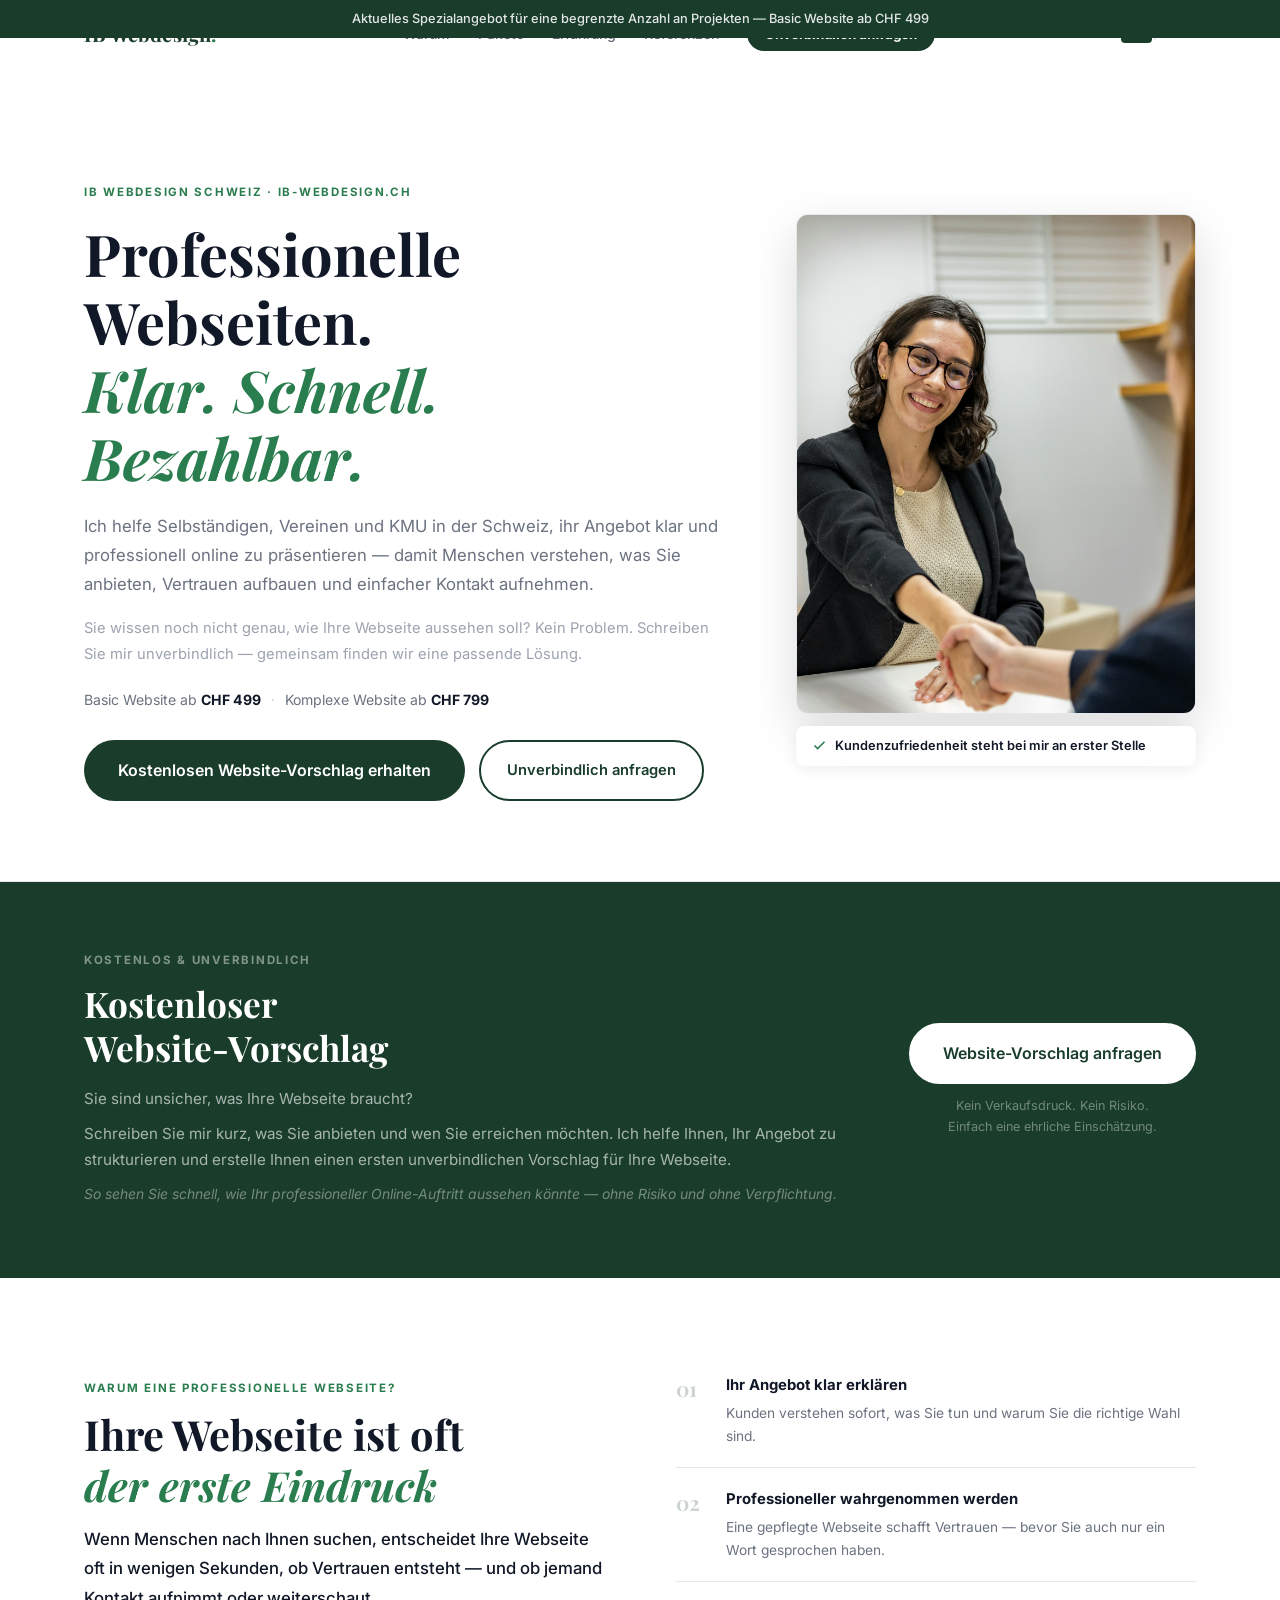
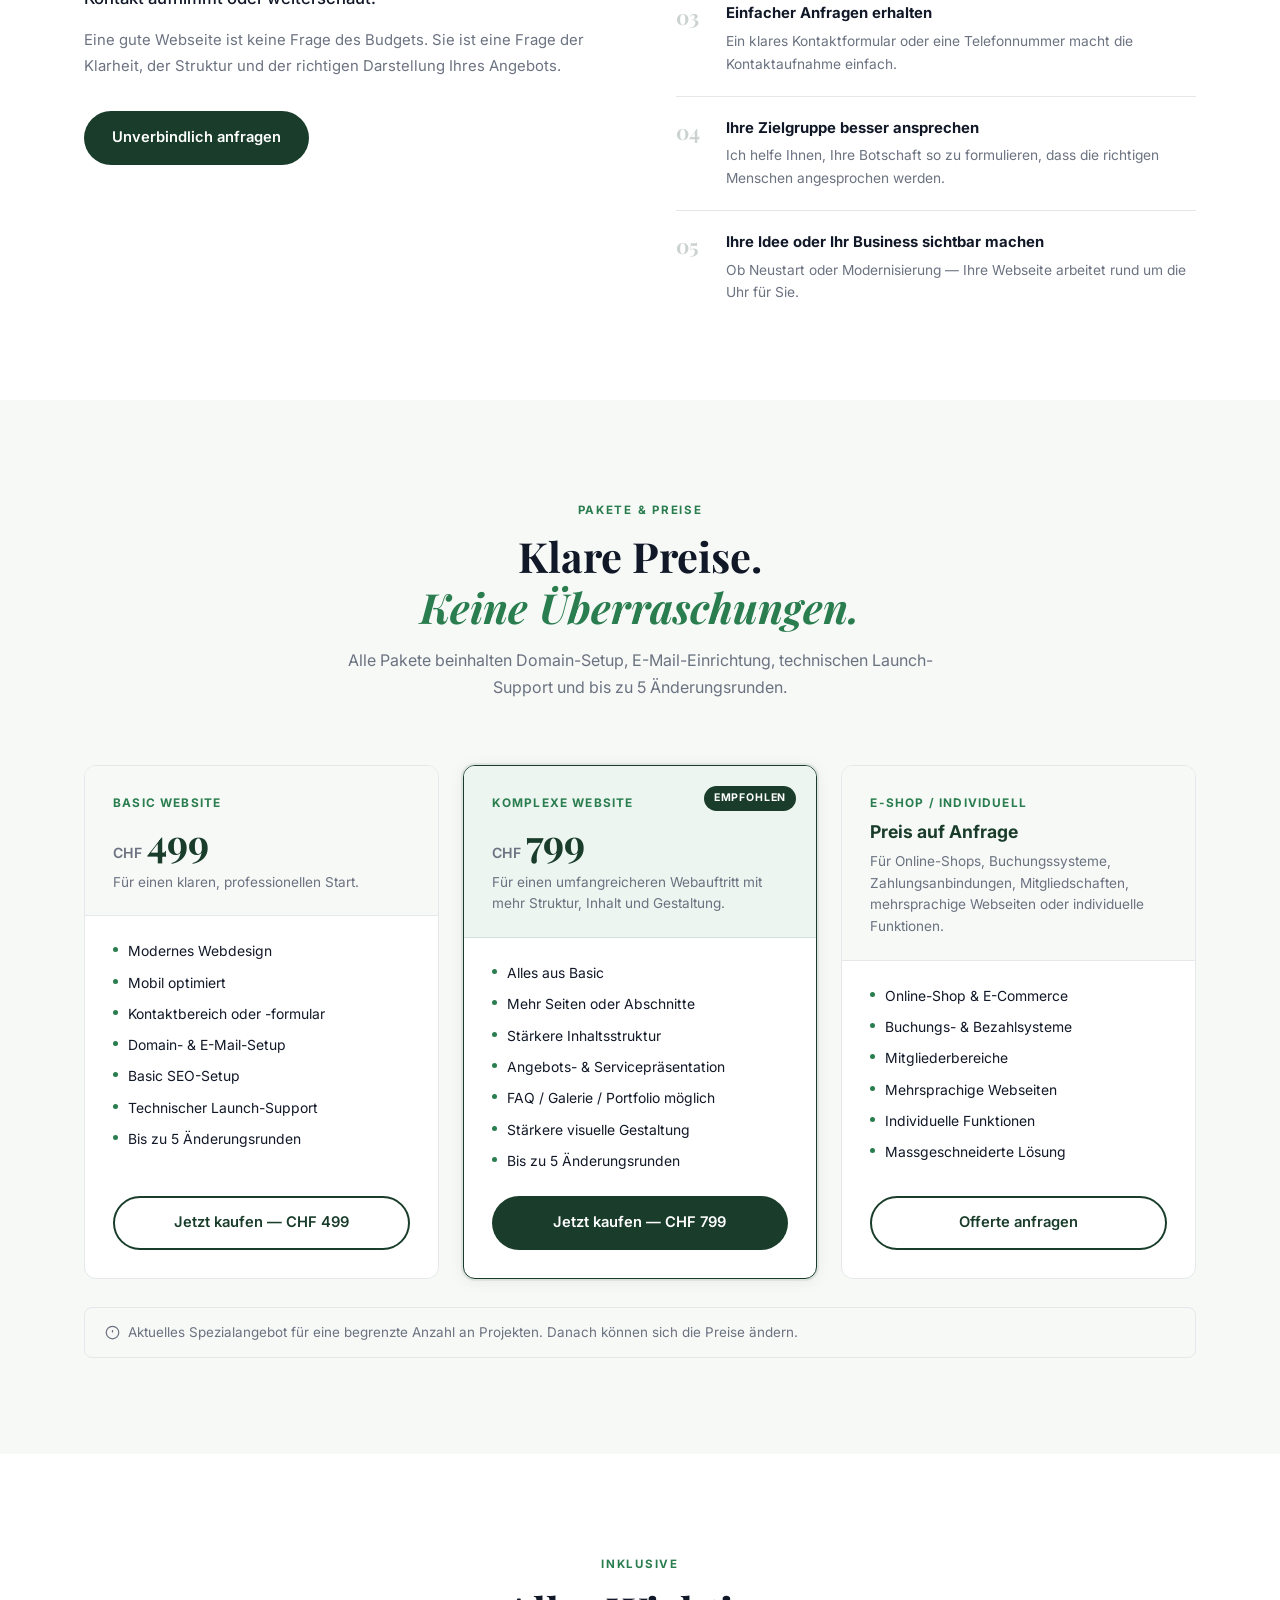
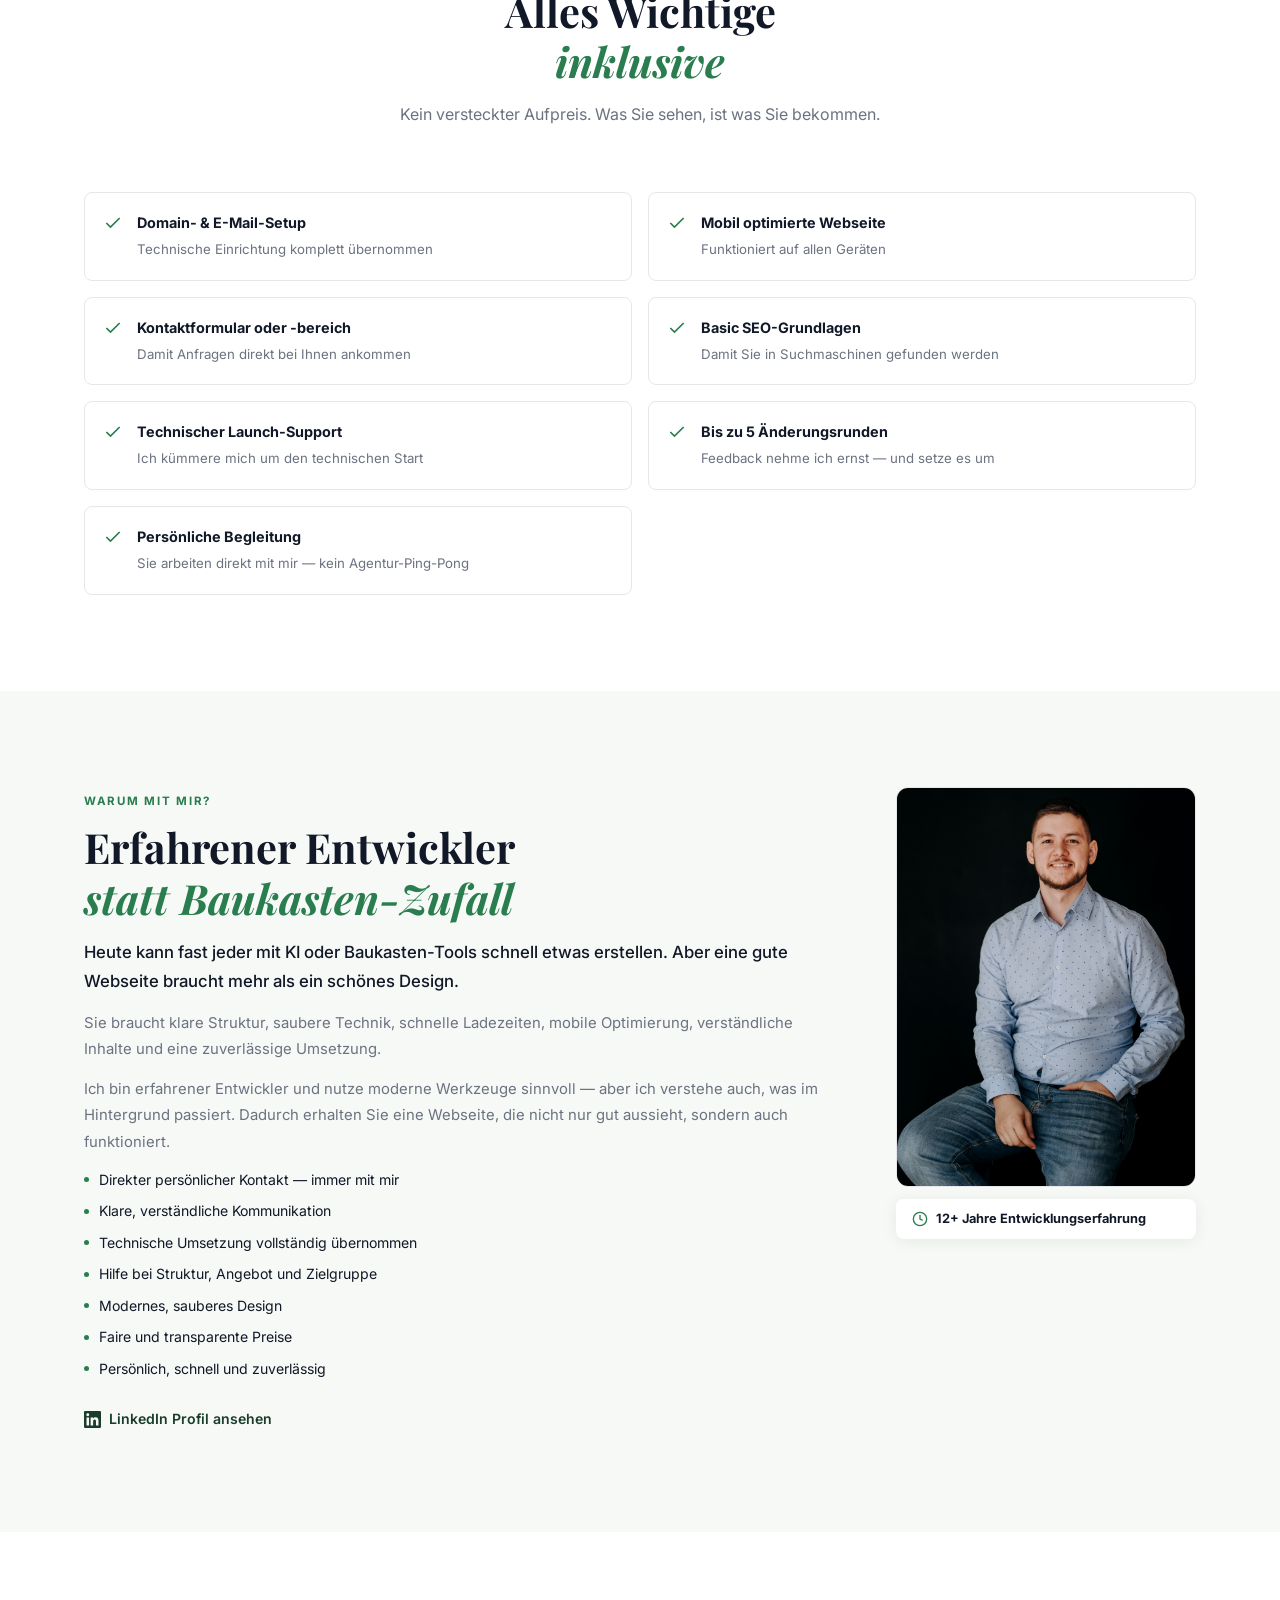
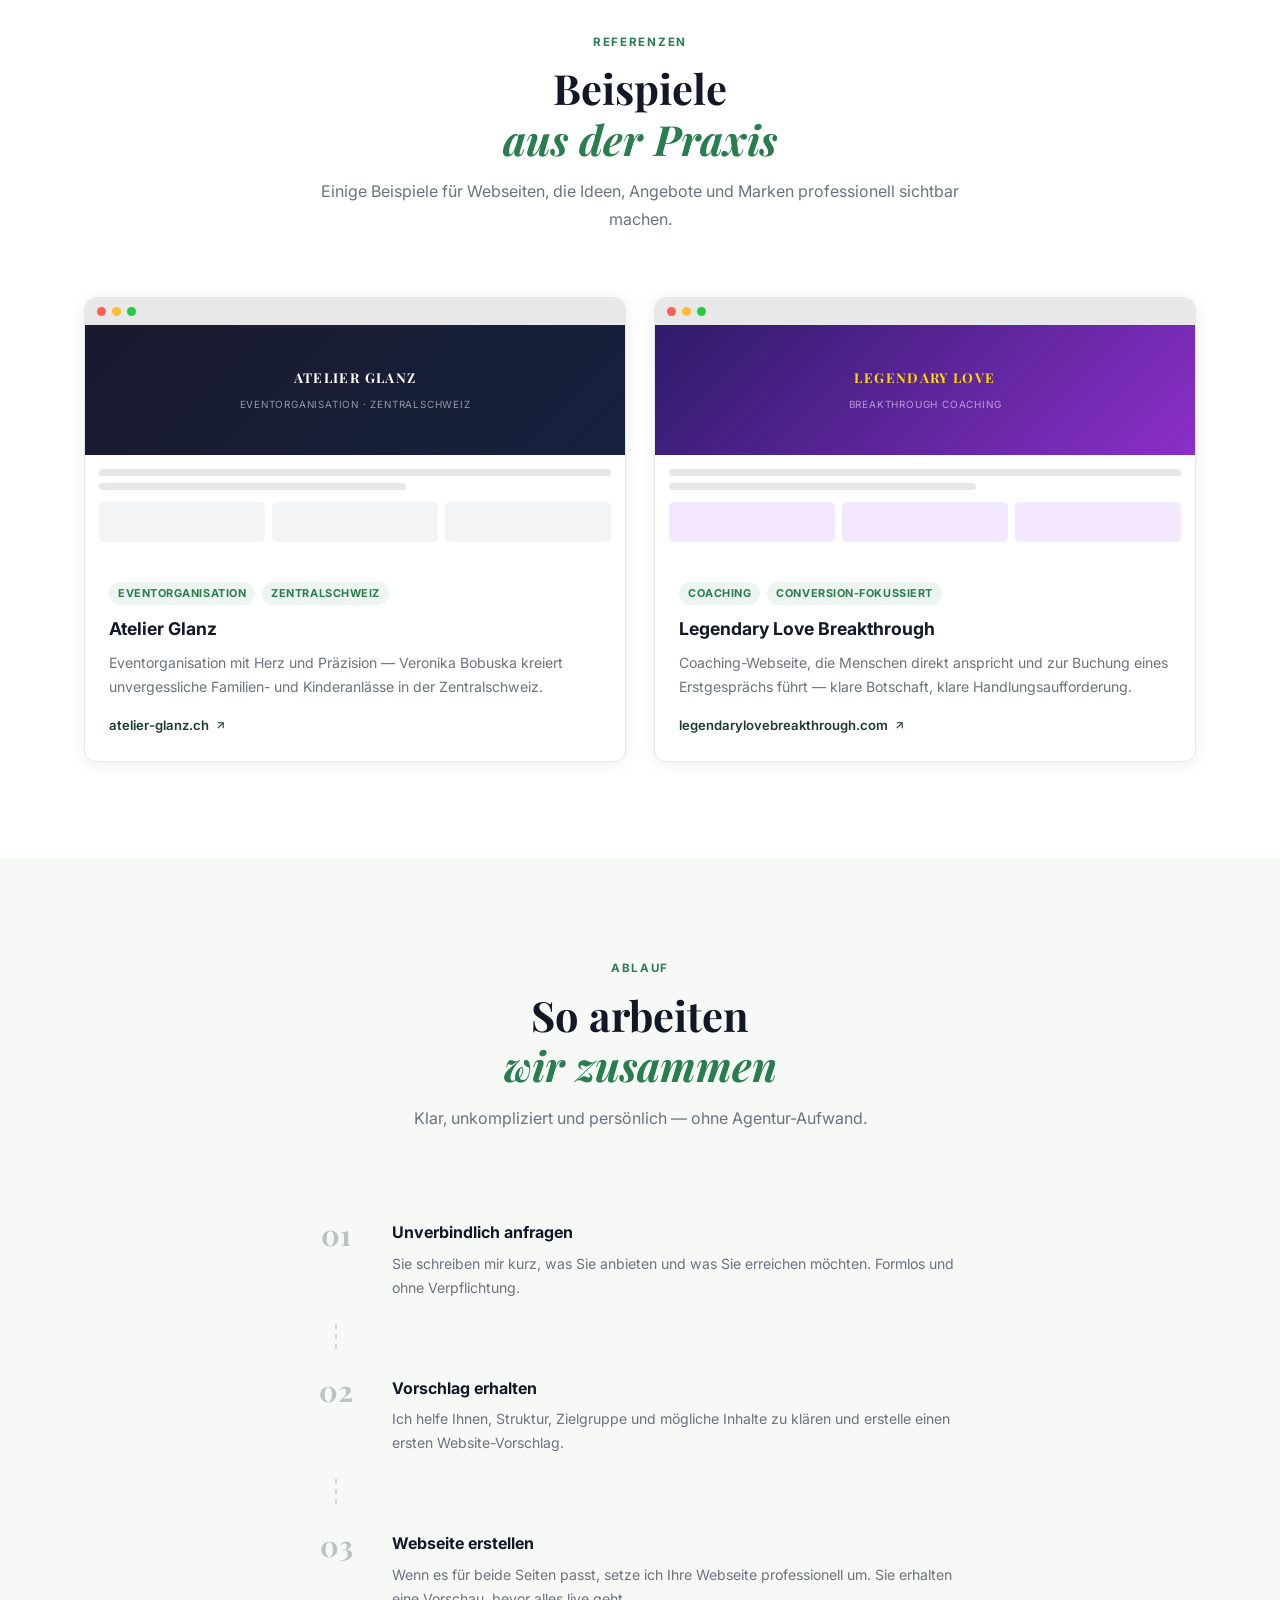
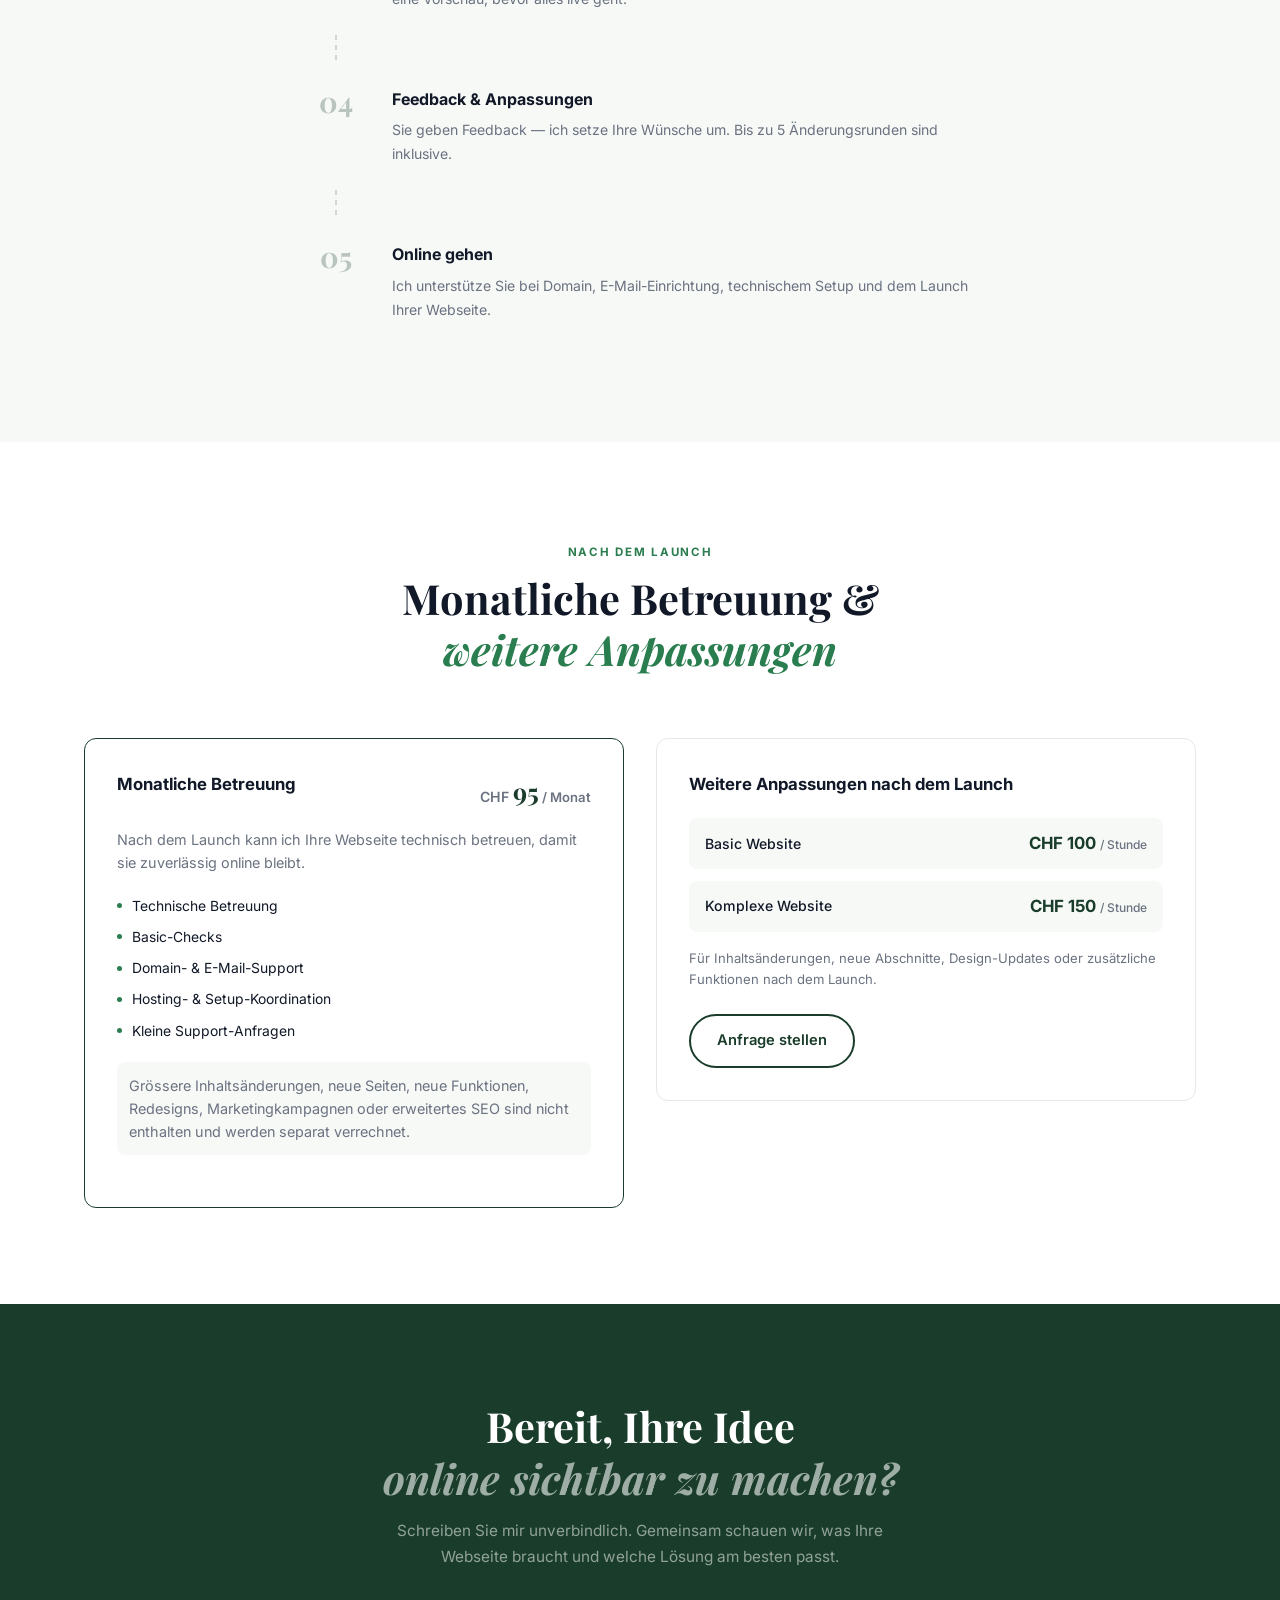
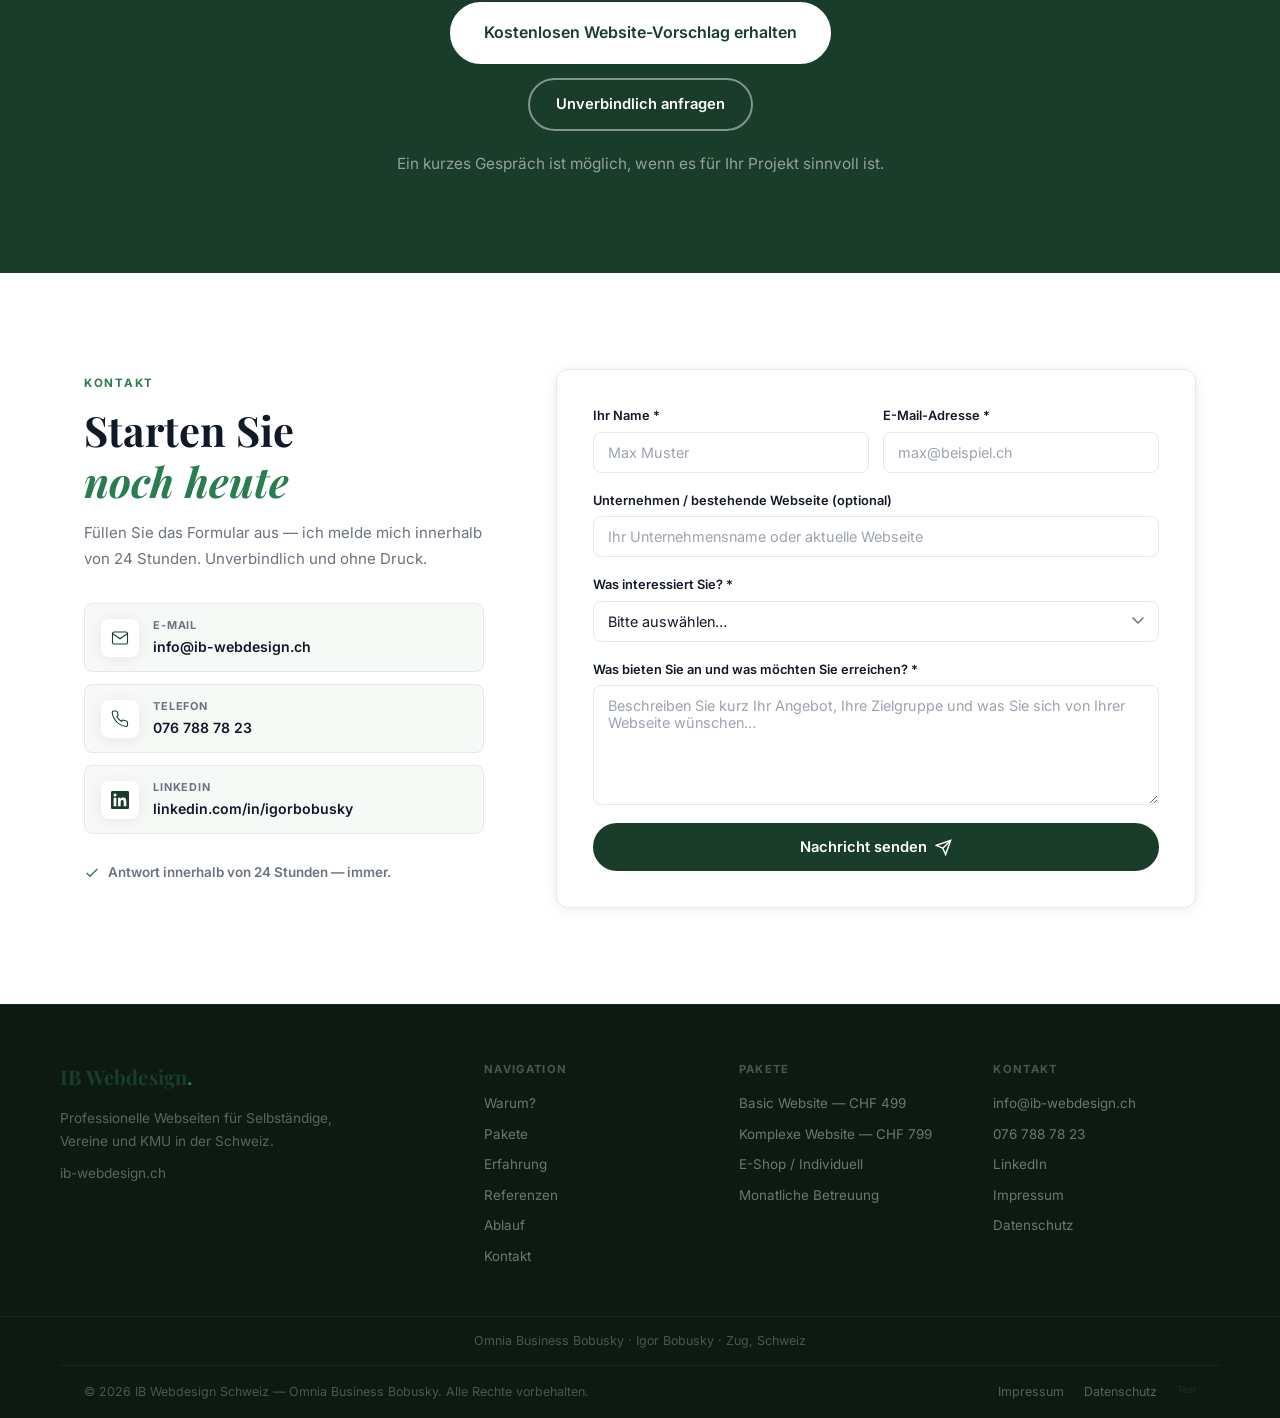
==== commit e5edff33: "Change contact email to info@ib-webdesign.ch" ====
--- a/index.html
+++ b/index.html
@@ -35,7 +35,7 @@
     "alternateName": "Omnia Business Bobusky",
     "description": "Professionelle Webseiten für Selbständige, Vereine und KMU in der Schweiz",
     "url": "https://ib-webdesign.ch",
-    "email": "igor.bobusky@gmail.com",
+    "email": "info@ib-webdesign.ch",
     "telephone": "+41767887823",
     "address": {
       "@type": "PostalAddress",
@@ -549,13 +549,13 @@
         <h2 class="section-title" data-i18n-html="contact.title">Starten Sie<br /><em>noch heute</em></h2>
         <p data-i18n="contact.desc">Füllen Sie das Formular aus — ich melde mich innerhalb von 24 Stunden. Unverbindlich und ohne Druck.</p>
         <div class="contact__details">
-          <a href="mailto:igor.bobusky@gmail.com" class="contact__detail">
+          <a href="mailto:info@ib-webdesign.ch" class="contact__detail">
             <div class="contact__detail-icon">
               <svg width="18" height="18" viewBox="0 0 24 24" fill="none" stroke="currentColor" stroke-width="1.5"><path d="M4 4h16c1.1 0 2 .9 2 2v12c0 1.1-.9 2-2 2H4c-1.1 0-2-.9-2-2V6c0-1.1.9-2 2-2z"></path><polyline points="22,6 12,13 2,6"></polyline></svg>
             </div>
             <div>
               <span class="contact__detail-label" data-i18n="contact.email.label">E-Mail</span>
-              <span class="contact__detail-value">igor.bobusky@gmail.com</span>
+              <span class="contact__detail-value">info@ib-webdesign.ch</span>
             </div>
           </a>
           <a href="tel:+41767887823" class="contact__detail">
@@ -660,7 +660,7 @@
         </div>
         <div class="footer__col">
           <h4 data-i18n="footer.contact.heading">Kontakt</h4>
-          <a href="mailto:igor.bobusky@gmail.com">igor.bobusky@gmail.com</a>
+          <a href="mailto:info@ib-webdesign.ch">info@ib-webdesign.ch</a>
           <a href="tel:+41767887823">076 788 78 23</a>
           <a href="https://www.linkedin.com/in/igorbobusky/" target="_blank" rel="noopener">LinkedIn</a>
           <a href="impressum.html" data-i18n="footer.impressum">Impressum</a>
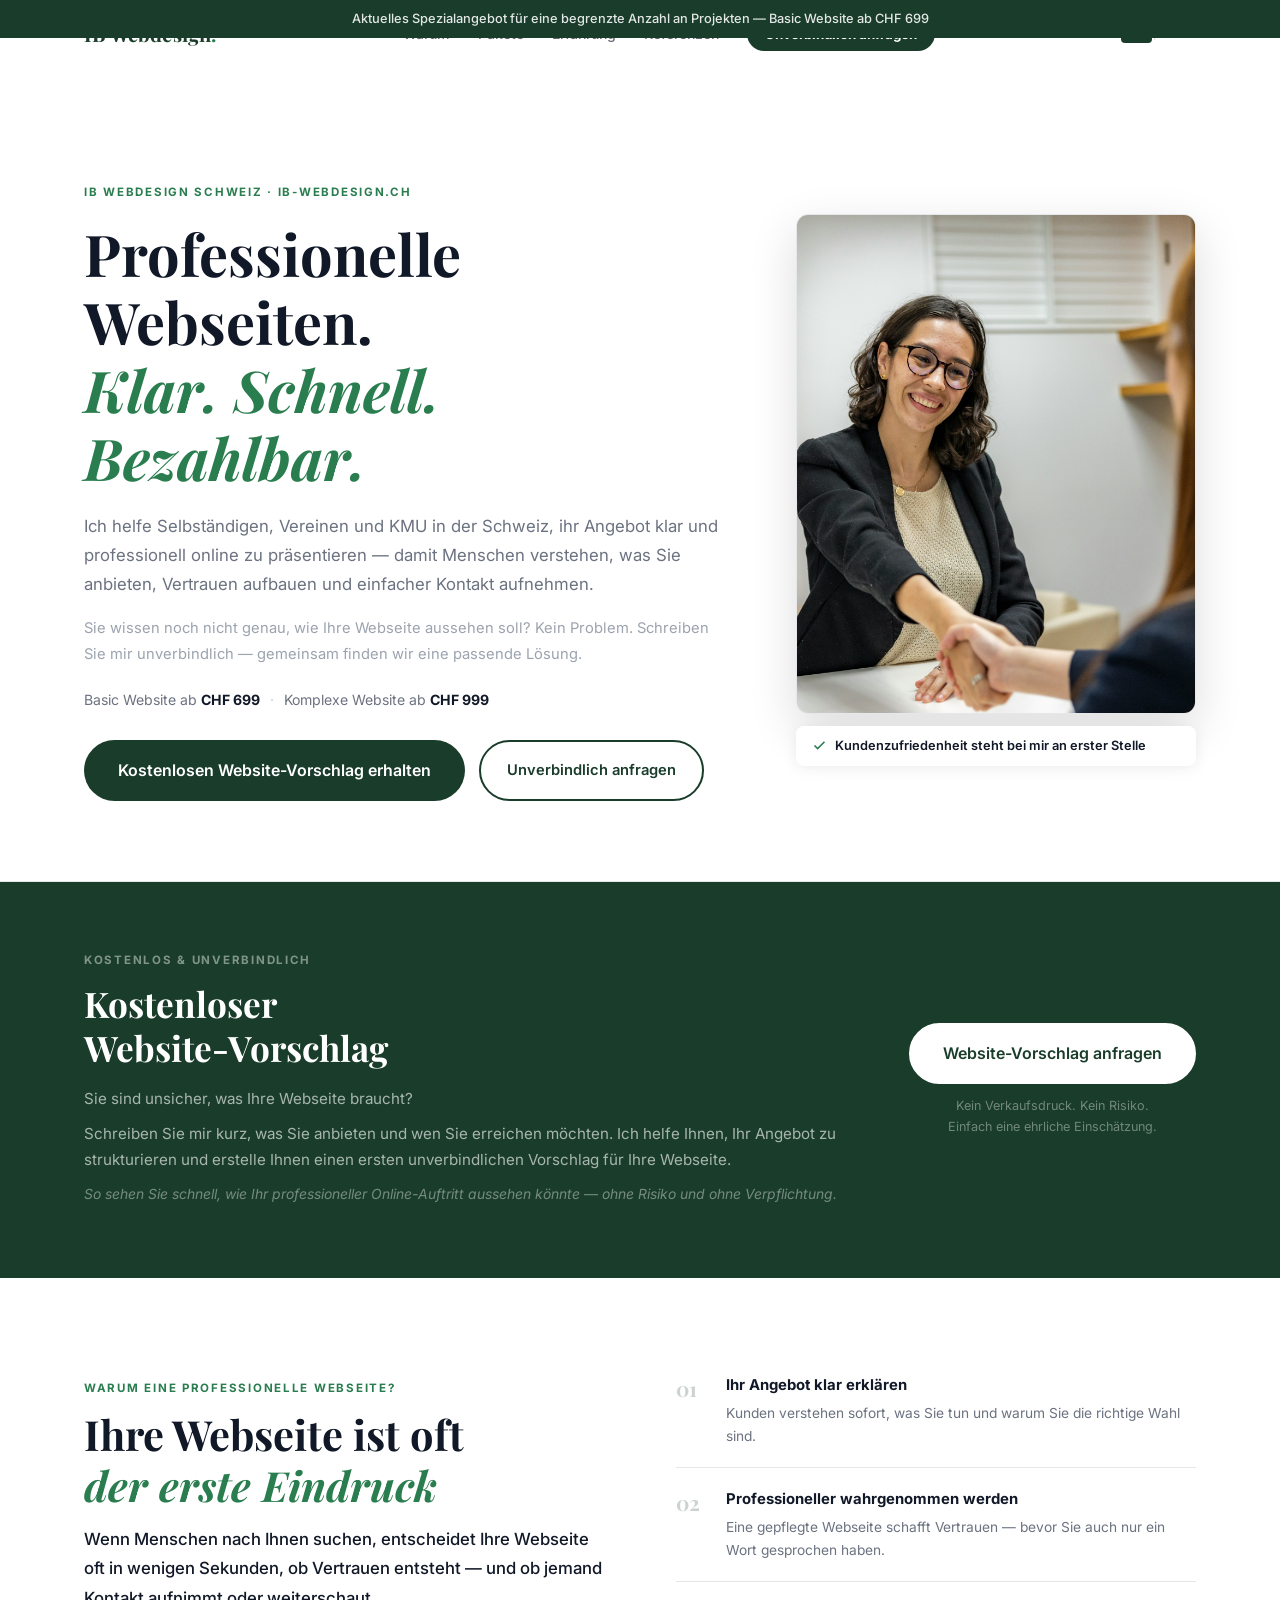
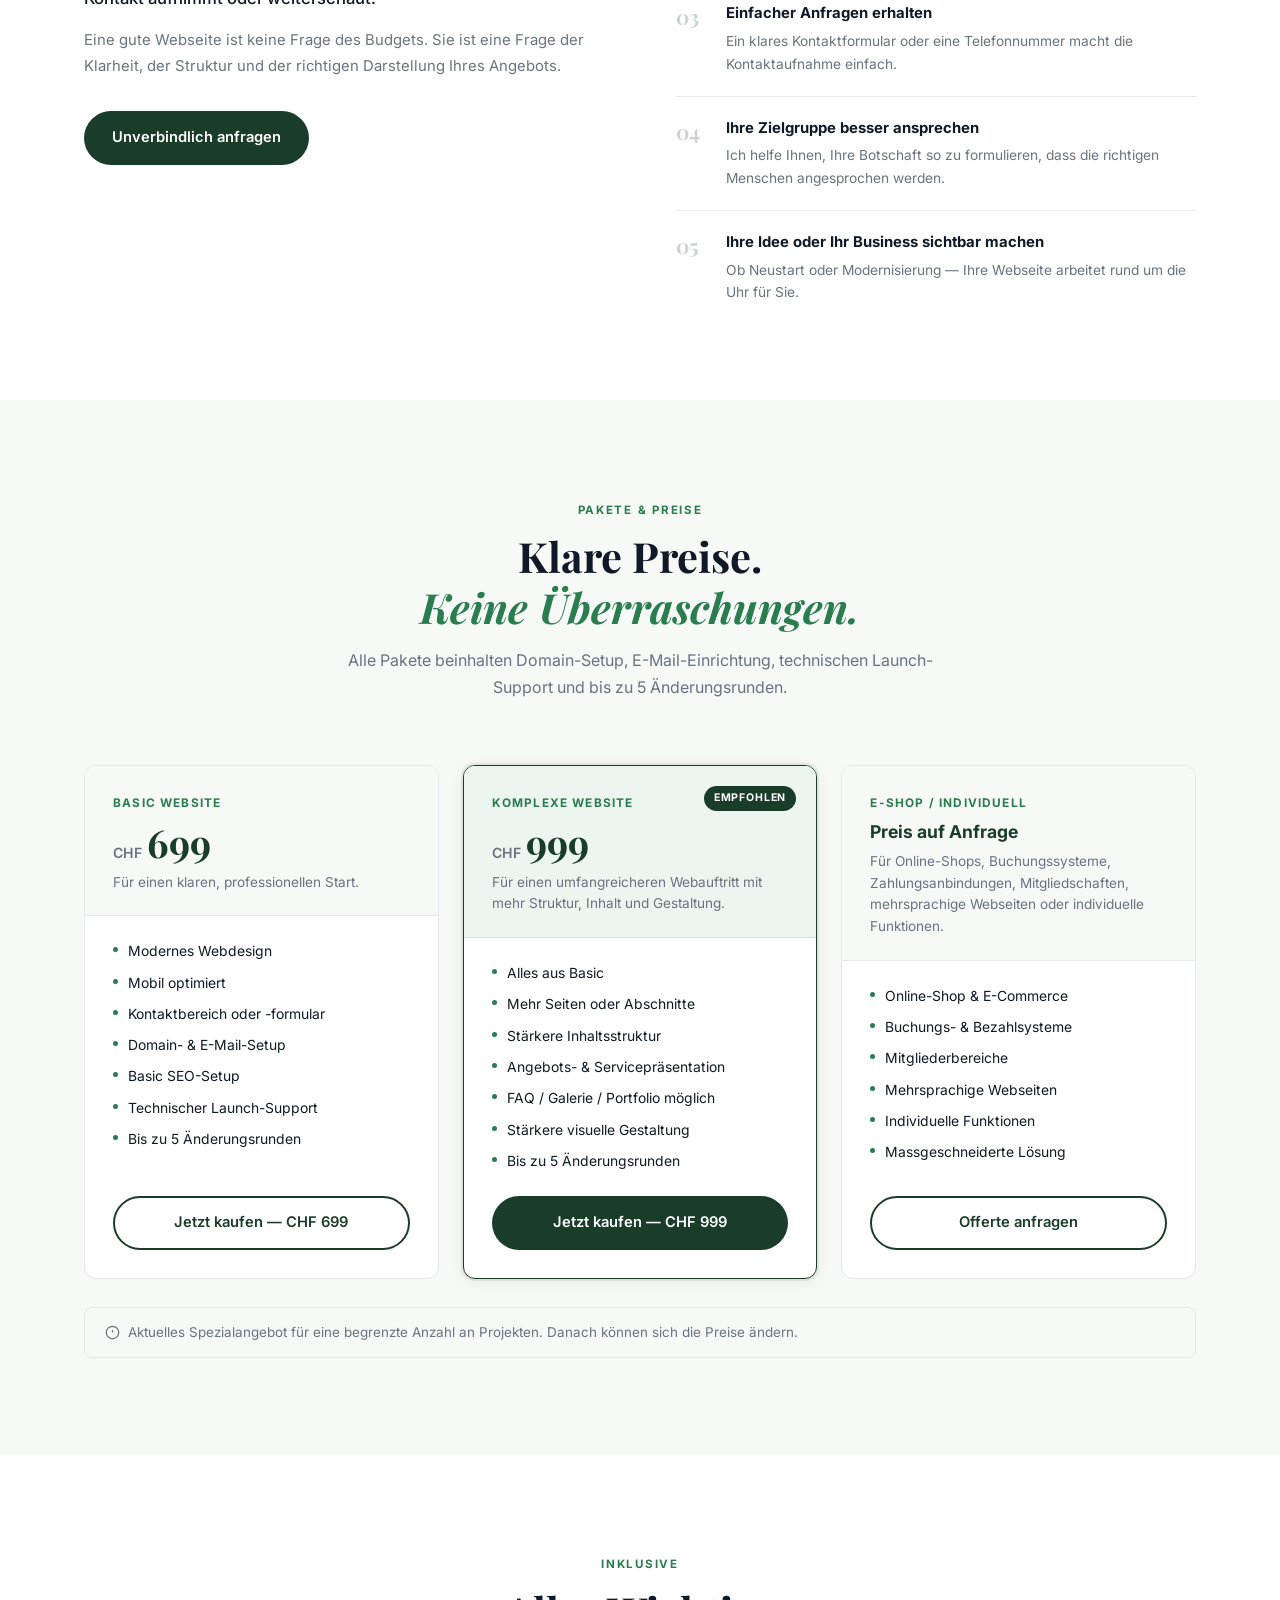
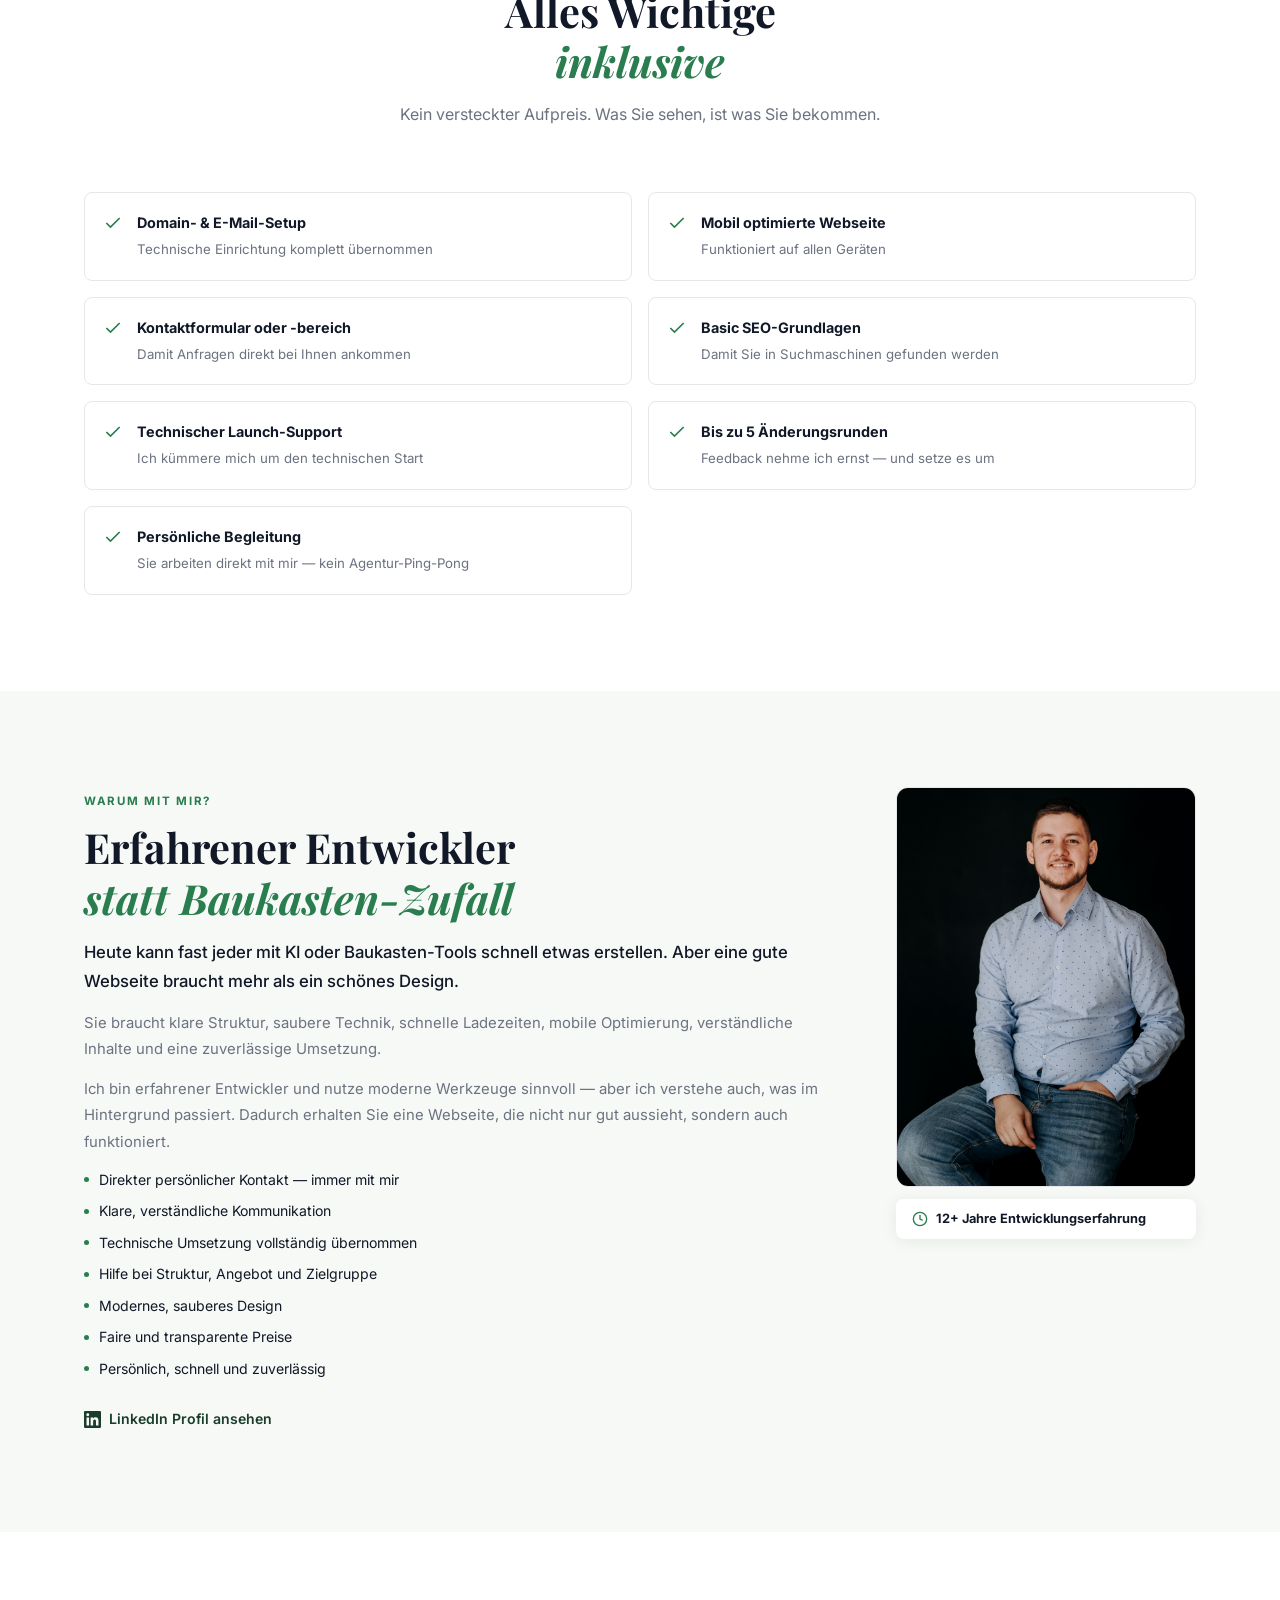
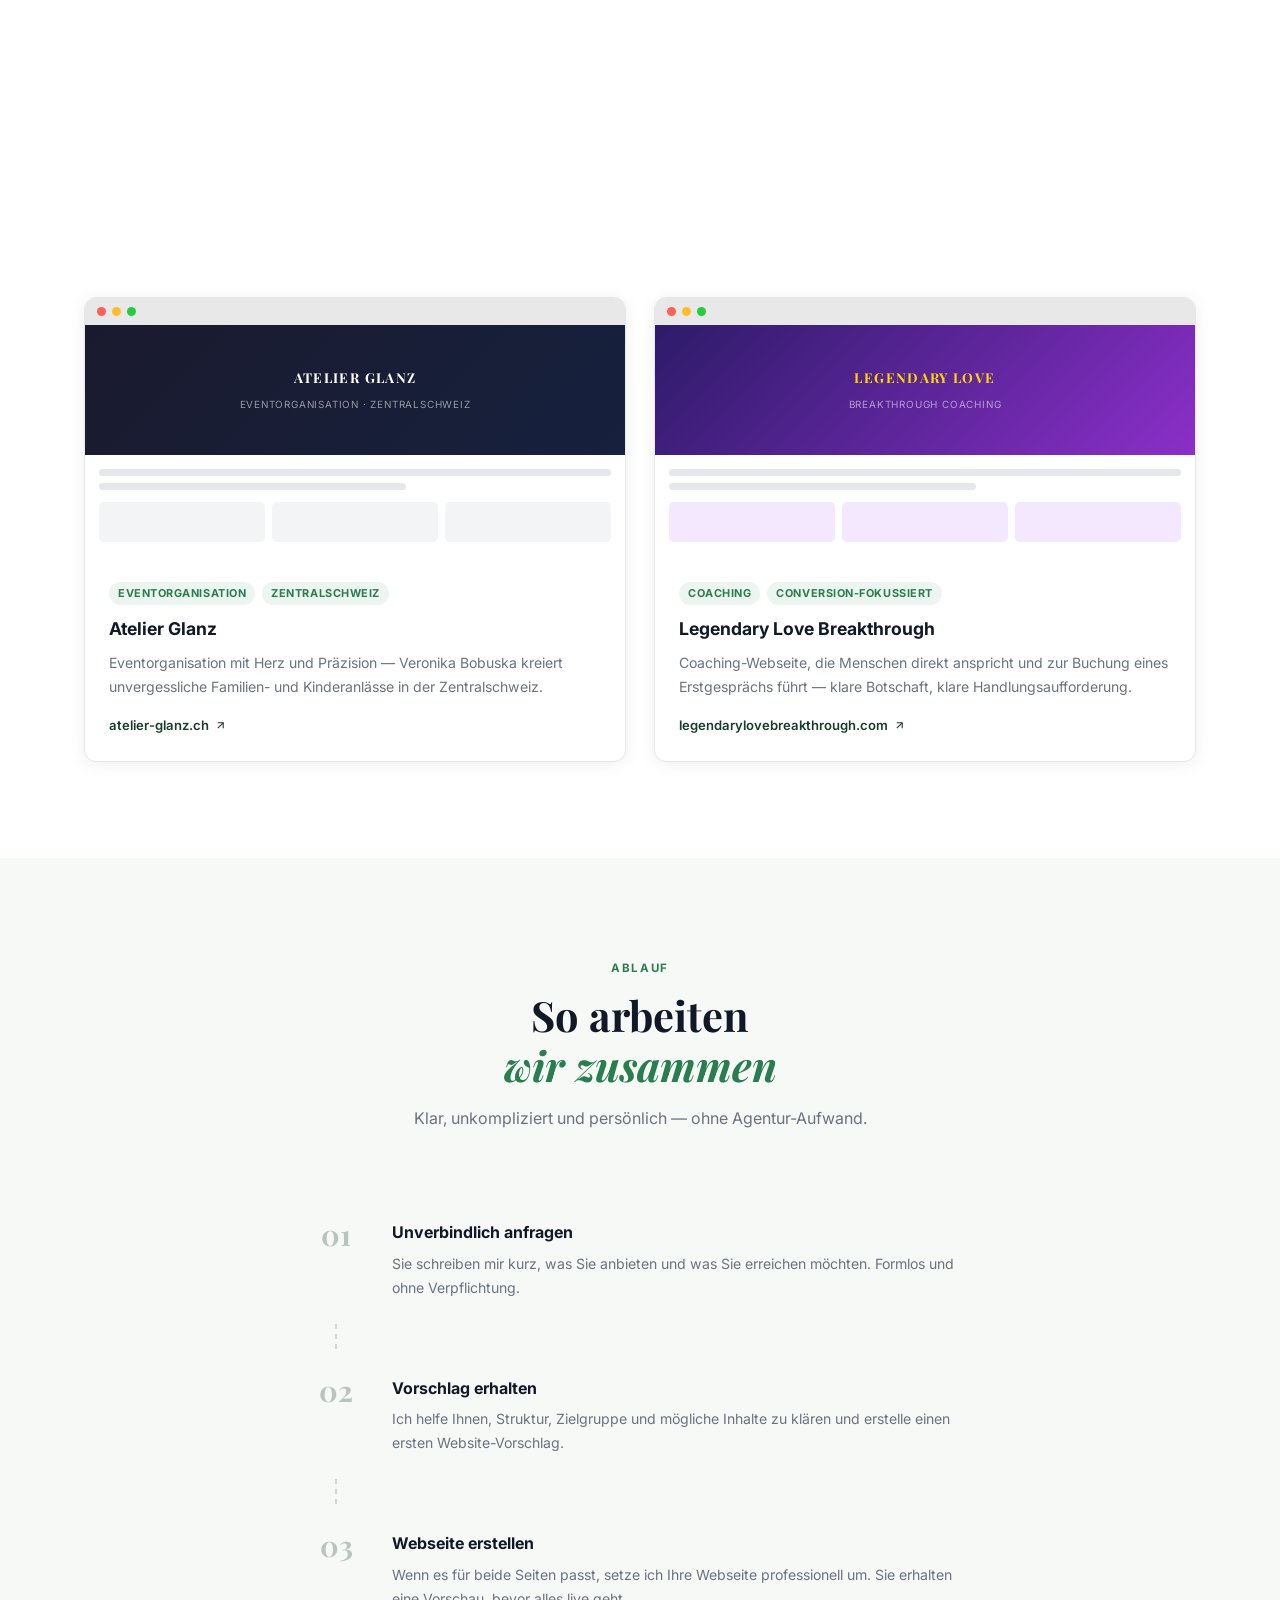
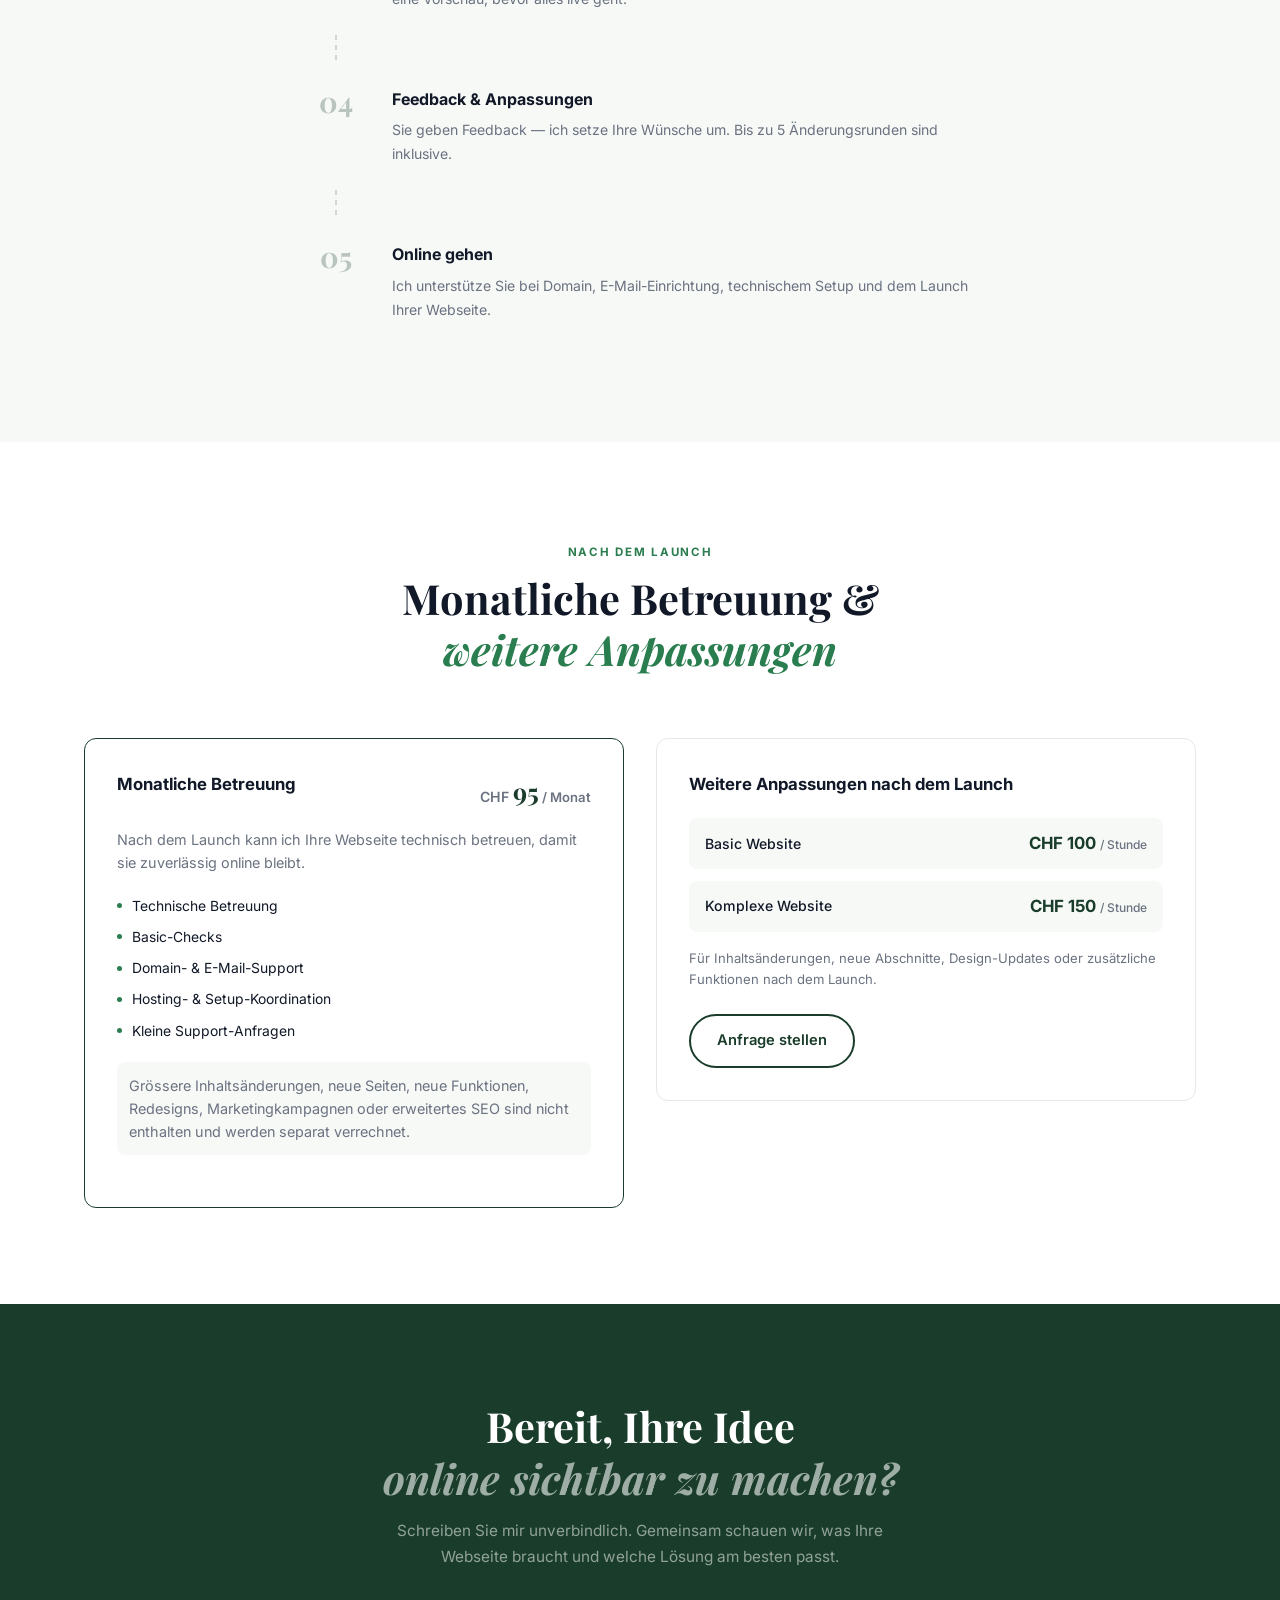
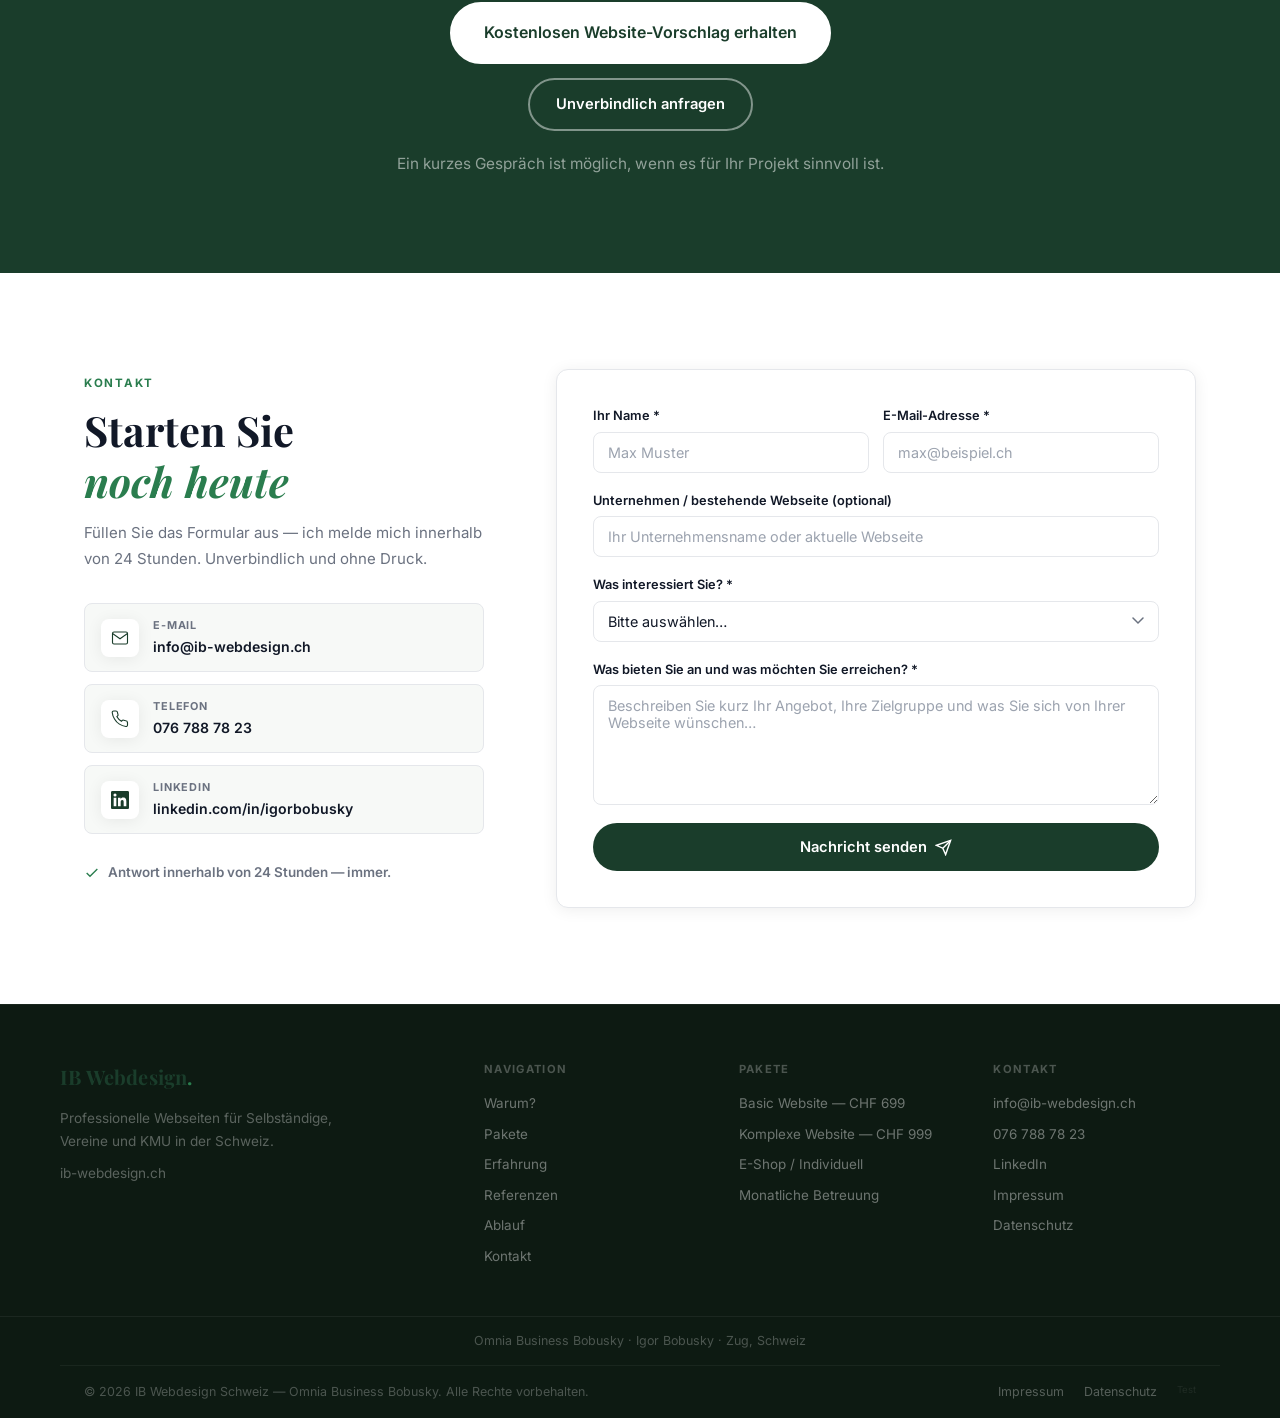
==== commit 71560726: "Update prices: Basic CHF 699, Komplex CHF 999" ====
--- a/index.html
+++ b/index.html
@@ -3,7 +3,7 @@
 <head>
   <meta charset="UTF-8" />
   <meta name="viewport" content="width=device-width, initial-scale=1.0" />
-  <title>IB Webdesign Schweiz — Professionelle Webseiten ab CHF 499</title>
+  <title>IB Webdesign Schweiz — Professionelle Webseiten ab CHF 699</title>
   <meta name="description" content="Professionelle Webseiten für Selbständige, Vereine und KMU in der Schweiz. Klar, schnell und bezahlbar. Kostenlosen Website-Vorschlag erhalten." />
 
   <!-- Canonical & hreflang -->
@@ -14,7 +14,7 @@
   <!-- Open Graph -->
   <meta property="og:type" content="website" />
   <meta property="og:url" content="https://ib-webdesign.ch/" />
-  <meta property="og:title" content="IB Webdesign Schweiz — Professionelle Webseiten ab CHF 499" />
+  <meta property="og:title" content="IB Webdesign Schweiz — Professionelle Webseiten ab CHF 699" />
   <meta property="og:description" content="Professionelle Webseiten für Selbständige, Vereine und KMU in der Schweiz. Klar, schnell und bezahlbar." />
   <meta property="og:image" content="https://ib-webdesign.ch/images/og-image.jpg" />
   <meta property="og:locale" content="de_CH" />
@@ -22,7 +22,7 @@
 
   <!-- Twitter Card -->
   <meta name="twitter:card" content="summary_large_image" />
-  <meta name="twitter:title" content="IB Webdesign Schweiz — Professionelle Webseiten ab CHF 499" />
+  <meta name="twitter:title" content="IB Webdesign Schweiz — Professionelle Webseiten ab CHF 699" />
   <meta name="twitter:description" content="Professionelle Webseiten für Selbständige, Vereine und KMU in der Schweiz." />
   <meta name="twitter:image" content="https://ib-webdesign.ch/images/og-image.jpg" />
 
@@ -42,7 +42,7 @@
       "addressLocality": "Zug",
       "addressCountry": "CH"
     },
-    "priceRange": "CHF 499 – CHF 799",
+    "priceRange": "CHF 699 – CHF 999",
     "areaServed": "CH",
     "sameAs": ["https://www.linkedin.com/in/igorbobusky/"]
   }
@@ -57,8 +57,8 @@
 
   <!-- TOPBAR -->
   <div class="topbar">
-    <span class="topbar__text topbar__full" data-i18n="topbar.full">Aktuelles Spezialangebot für eine begrenzte Anzahl an Projekten — Basic Website ab CHF 499</span>
-    <span class="topbar__text topbar__short" data-i18n="topbar.short">Spezialangebot — Basic Website ab CHF 499</span>
+    <span class="topbar__text topbar__full" data-i18n="topbar.full">Aktuelles Spezialangebot für eine begrenzte Anzahl an Projekten — Basic Website ab CHF 699</span>
+    <span class="topbar__text topbar__short" data-i18n="topbar.short">Spezialangebot — Basic Website ab CHF 699</span>
   </div>
 
   <!-- NAV -->
@@ -106,9 +106,9 @@
           Sie wissen noch nicht genau, wie Ihre Webseite aussehen soll? Kein Problem. Schreiben Sie mir unverbindlich — gemeinsam finden wir eine passende Lösung.
         </p>
         <div class="hero__prices">
-          <span data-i18n-html="hero.price.basic">Basic Website ab <strong>CHF 499</strong></span>
+          <span data-i18n-html="hero.price.basic">Basic Website ab <strong>CHF 699</strong></span>
           <span class="hero__prices-sep">·</span>
-          <span data-i18n-html="hero.price.komplex">Komplexe Website ab <strong>CHF 799</strong></span>
+          <span data-i18n-html="hero.price.komplex">Komplexe Website ab <strong>CHF 999</strong></span>
         </div>
         <div class="hero__actions">
           <a href="#vorschlag" class="btn btn--primary btn--lg" data-i18n="hero.btn.proposal">Kostenlosen Website-Vorschlag erhalten</a>
@@ -211,7 +211,7 @@
         <div class="paket-card reveal">
           <div class="paket-card__top">
             <div class="paket-card__name" data-i18n="pakete.basic.name">Basic Website</div>
-            <div class="paket-card__price"><span>CHF</span> 499</div>
+            <div class="paket-card__price"><span>CHF</span> 699</div>
             <p class="paket-card__tagline" data-i18n="pakete.basic.tagline">Für einen klaren, professionellen Start.</p>
           </div>
           <ul class="paket-card__list">
@@ -223,14 +223,14 @@
             <li data-i18n="pakete.basic.li6">Technischer Launch-Support</li>
             <li data-i18n="pakete.basic.li7">Bis zu 5 Änderungsrunden</li>
           </ul>
-          <a href="https://buy.stripe.com/cNiaEXeBT8cJgN42bedIA00" target="_blank" rel="noopener" class="btn btn--outline btn--full" data-i18n="pakete.basic.btn">Jetzt kaufen — CHF 499</a>
+          <a href="https://buy.stripe.com/cNiaEXeBT8cJgN42bedIA00" target="_blank" rel="noopener" class="btn btn--outline btn--full" data-i18n="pakete.basic.btn">Jetzt kaufen — CHF 699</a>
         </div>
 
         <div class="paket-card paket-card--main reveal">
           <div class="paket-card__badge" data-i18n="pakete.komplex.badge">Empfohlen</div>
           <div class="paket-card__top">
             <div class="paket-card__name" data-i18n="pakete.komplex.name">Komplexe Website</div>
-            <div class="paket-card__price"><span>CHF</span> 799</div>
+            <div class="paket-card__price"><span>CHF</span> 999</div>
             <p class="paket-card__tagline" data-i18n="pakete.komplex.tagline">Für einen umfangreicheren Webauftritt mit mehr Struktur, Inhalt und Gestaltung.</p>
           </div>
           <ul class="paket-card__list">
@@ -242,7 +242,7 @@
             <li data-i18n="pakete.komplex.li6">Stärkere visuelle Gestaltung</li>
             <li data-i18n="pakete.komplex.li7">Bis zu 5 Änderungsrunden</li>
           </ul>
-          <a href="https://buy.stripe.com/9B6dR9gK1akR7cu5nqdIA01" target="_blank" rel="noopener" class="btn btn--primary btn--full" data-i18n="pakete.komplex.btn">Jetzt kaufen — CHF 799</a>
+          <a href="https://buy.stripe.com/9B6dR9gK1akR7cu5nqdIA01" target="_blank" rel="noopener" class="btn btn--primary btn--full" data-i18n="pakete.komplex.btn">Jetzt kaufen — CHF 999</a>
         </div>
 
         <div class="paket-card reveal">
@@ -606,8 +606,8 @@
           <label for="service" data-i18n="form.service.label">Was interessiert Sie? *</label>
           <select id="service" name="service" required>
             <option value="" disabled selected data-i18n="form.service.default">Bitte auswählen…</option>
-            <option value="Basic Website (CHF 499)" data-i18n="form.service.opt1">Basic Website (CHF 499)</option>
-            <option value="Komplexe Website (CHF 799)" data-i18n="form.service.opt2">Komplexe Website (CHF 799)</option>
+            <option value="Basic Website (CHF 699)" data-i18n="form.service.opt1">Basic Website (CHF 699)</option>
+            <option value="Komplexe Website (CHF 999)" data-i18n="form.service.opt2">Komplexe Website (CHF 999)</option>
             <option value="E-Shop / Individuelles Projekt" data-i18n="form.service.opt3">E-Shop / Individuelles Projekt</option>
             <option value="Kostenloser Website-Vorschlag" data-i18n="form.service.opt4">Kostenloser Website-Vorschlag</option>
             <option value="Monatliche Betreuung" data-i18n="form.service.opt5">Monatliche Betreuung</option>
@@ -653,8 +653,8 @@
         </div>
         <div class="footer__col">
           <h4 data-i18n="footer.packages.heading">Pakete</h4>
-          <a href="#pakete" data-i18n="footer.pkg.basic">Basic Website — CHF 499</a>
-          <a href="#pakete" data-i18n="footer.pkg.komplex">Komplexe Website — CHF 799</a>
+          <a href="#pakete" data-i18n="footer.pkg.basic">Basic Website — CHF 699</a>
+          <a href="#pakete" data-i18n="footer.pkg.komplex">Komplexe Website — CHF 999</a>
           <a href="#pakete" data-i18n="footer.pkg.eshop">E-Shop / Individuell</a>
           <a href="#betreuung" data-i18n="footer.pkg.care">Monatliche Betreuung</a>
         </div>
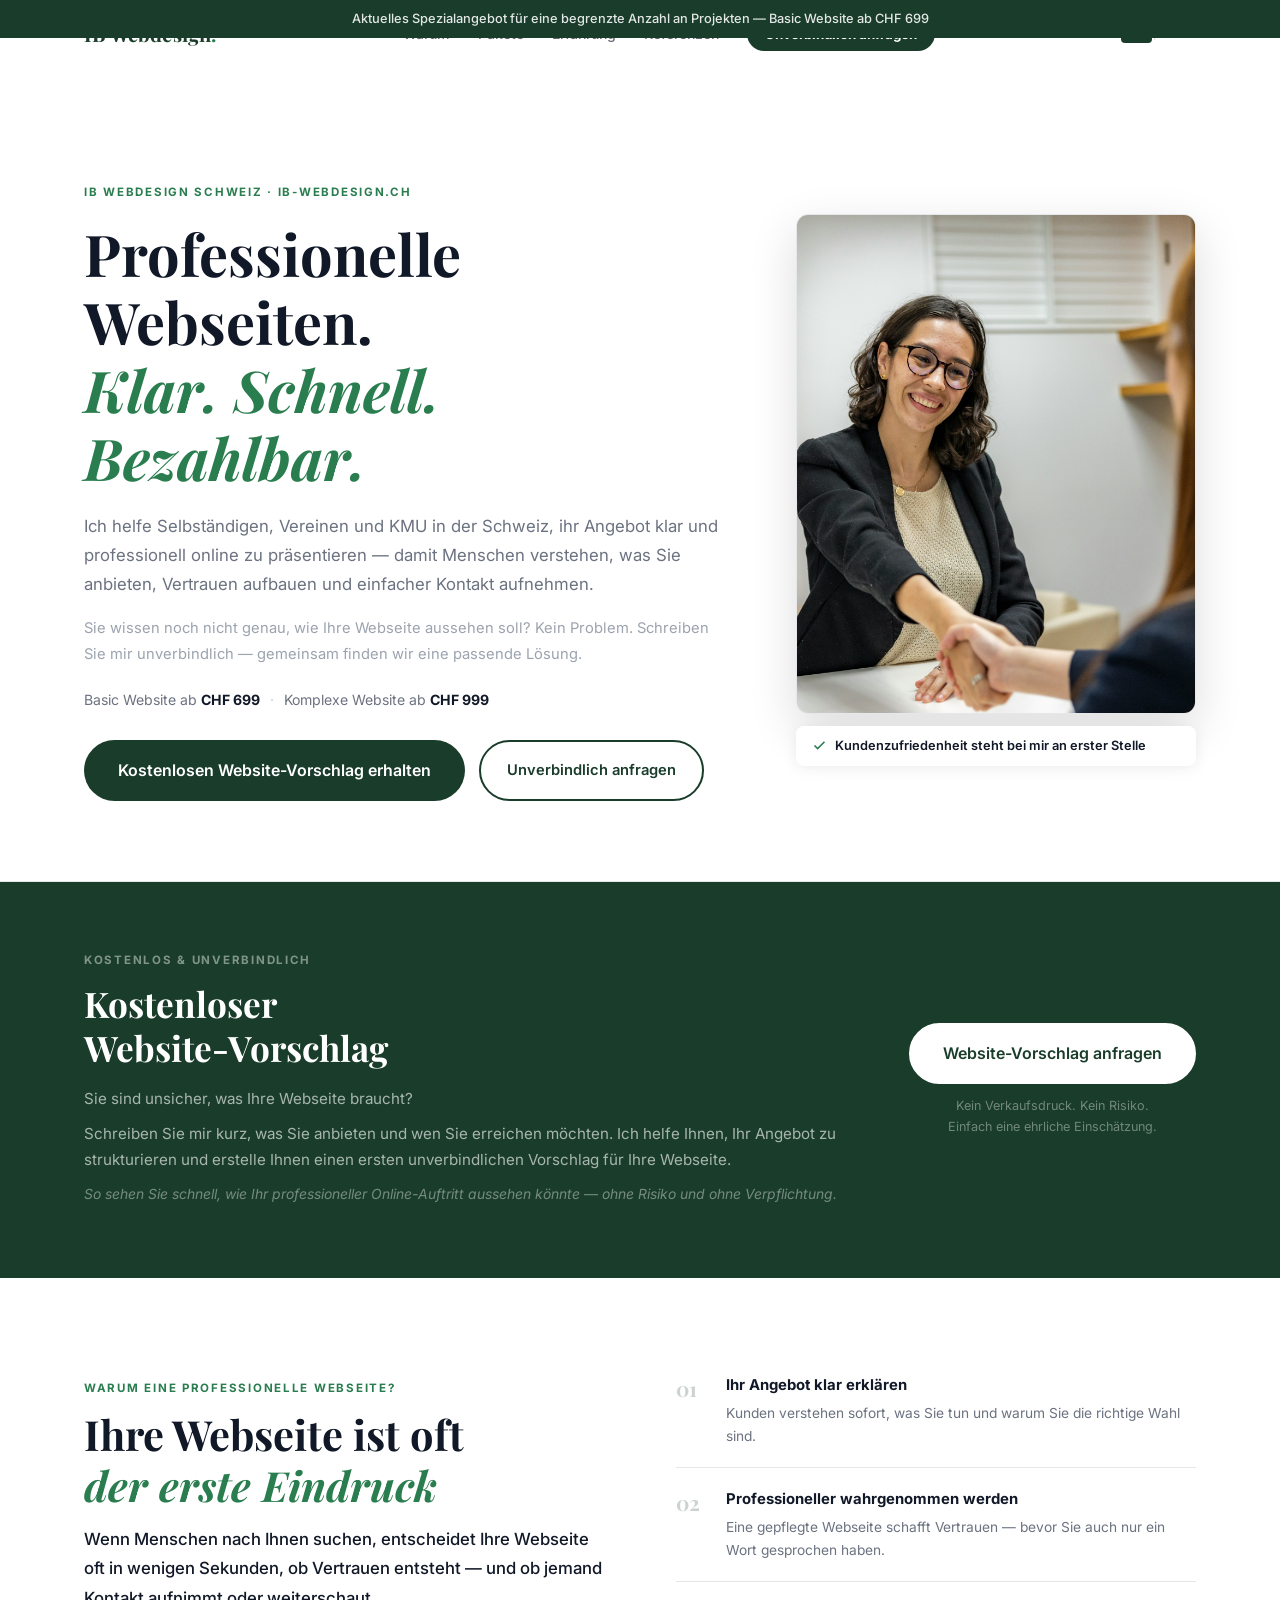
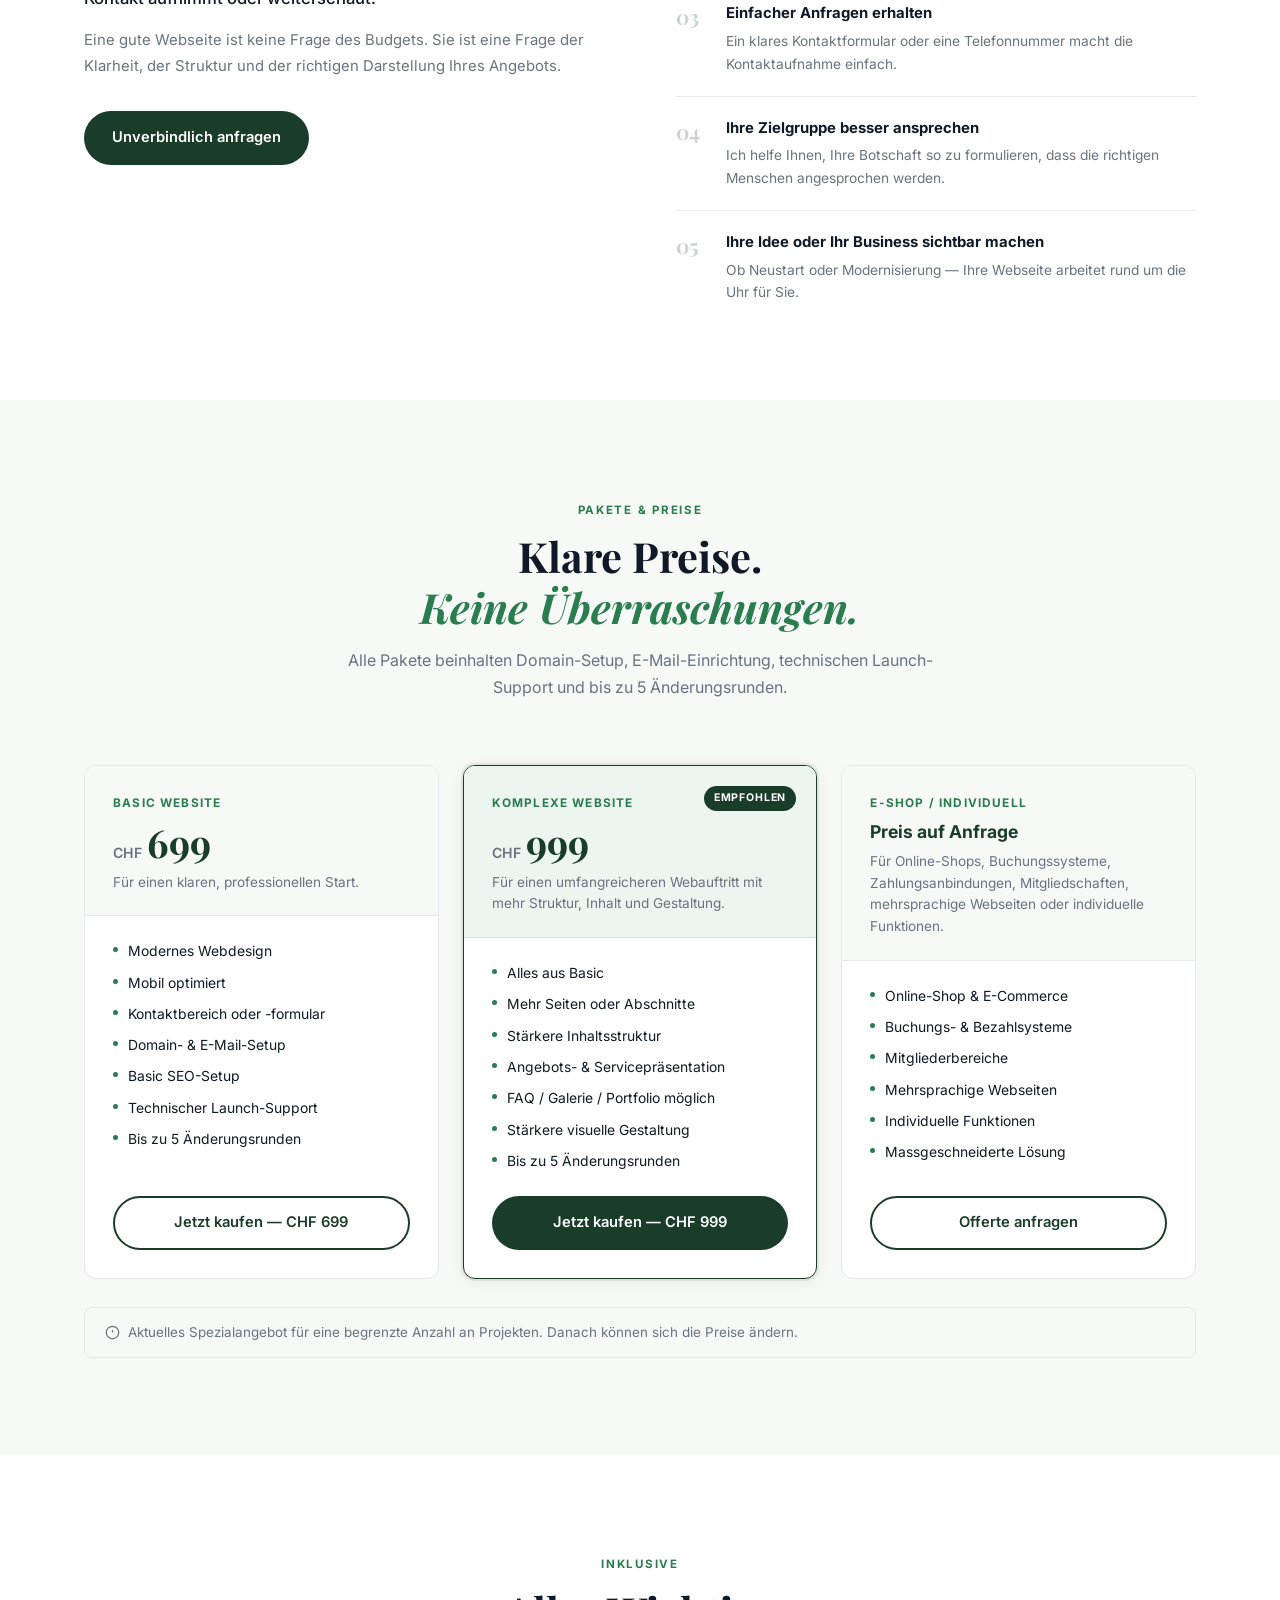
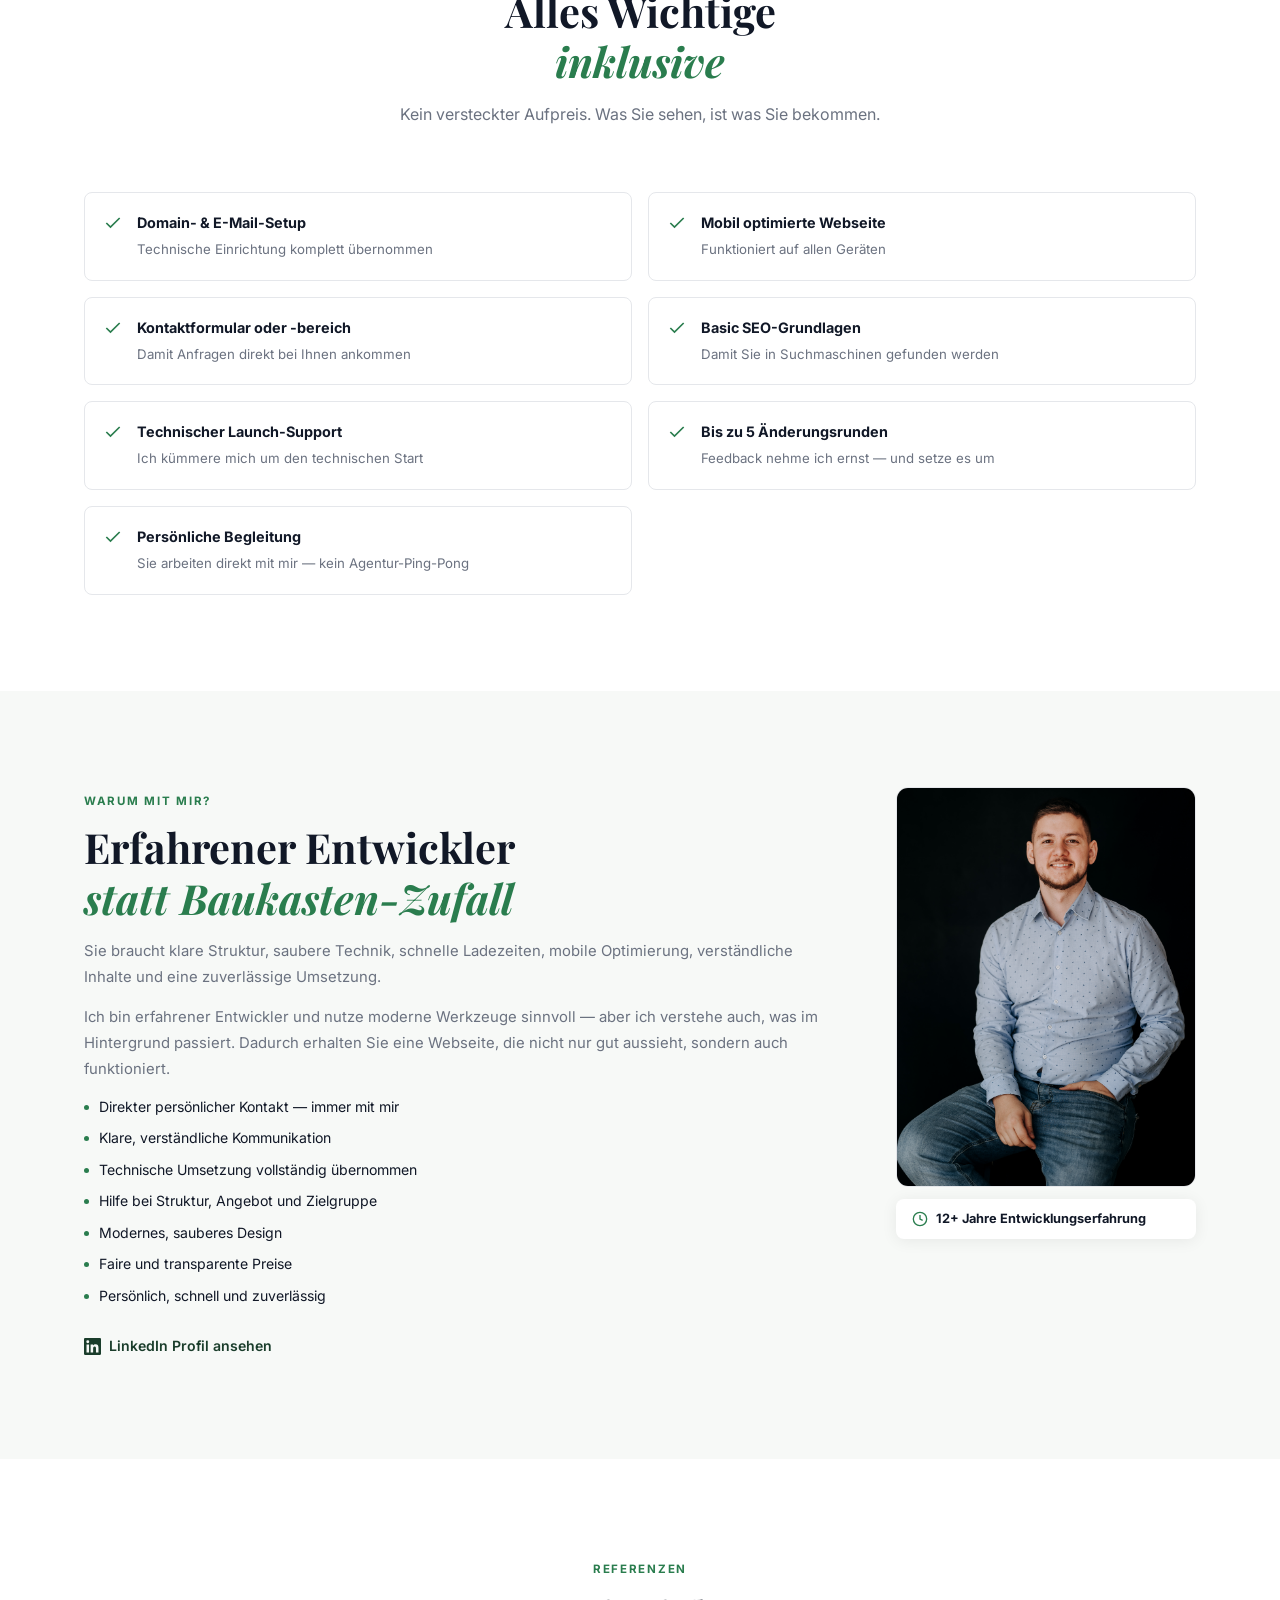
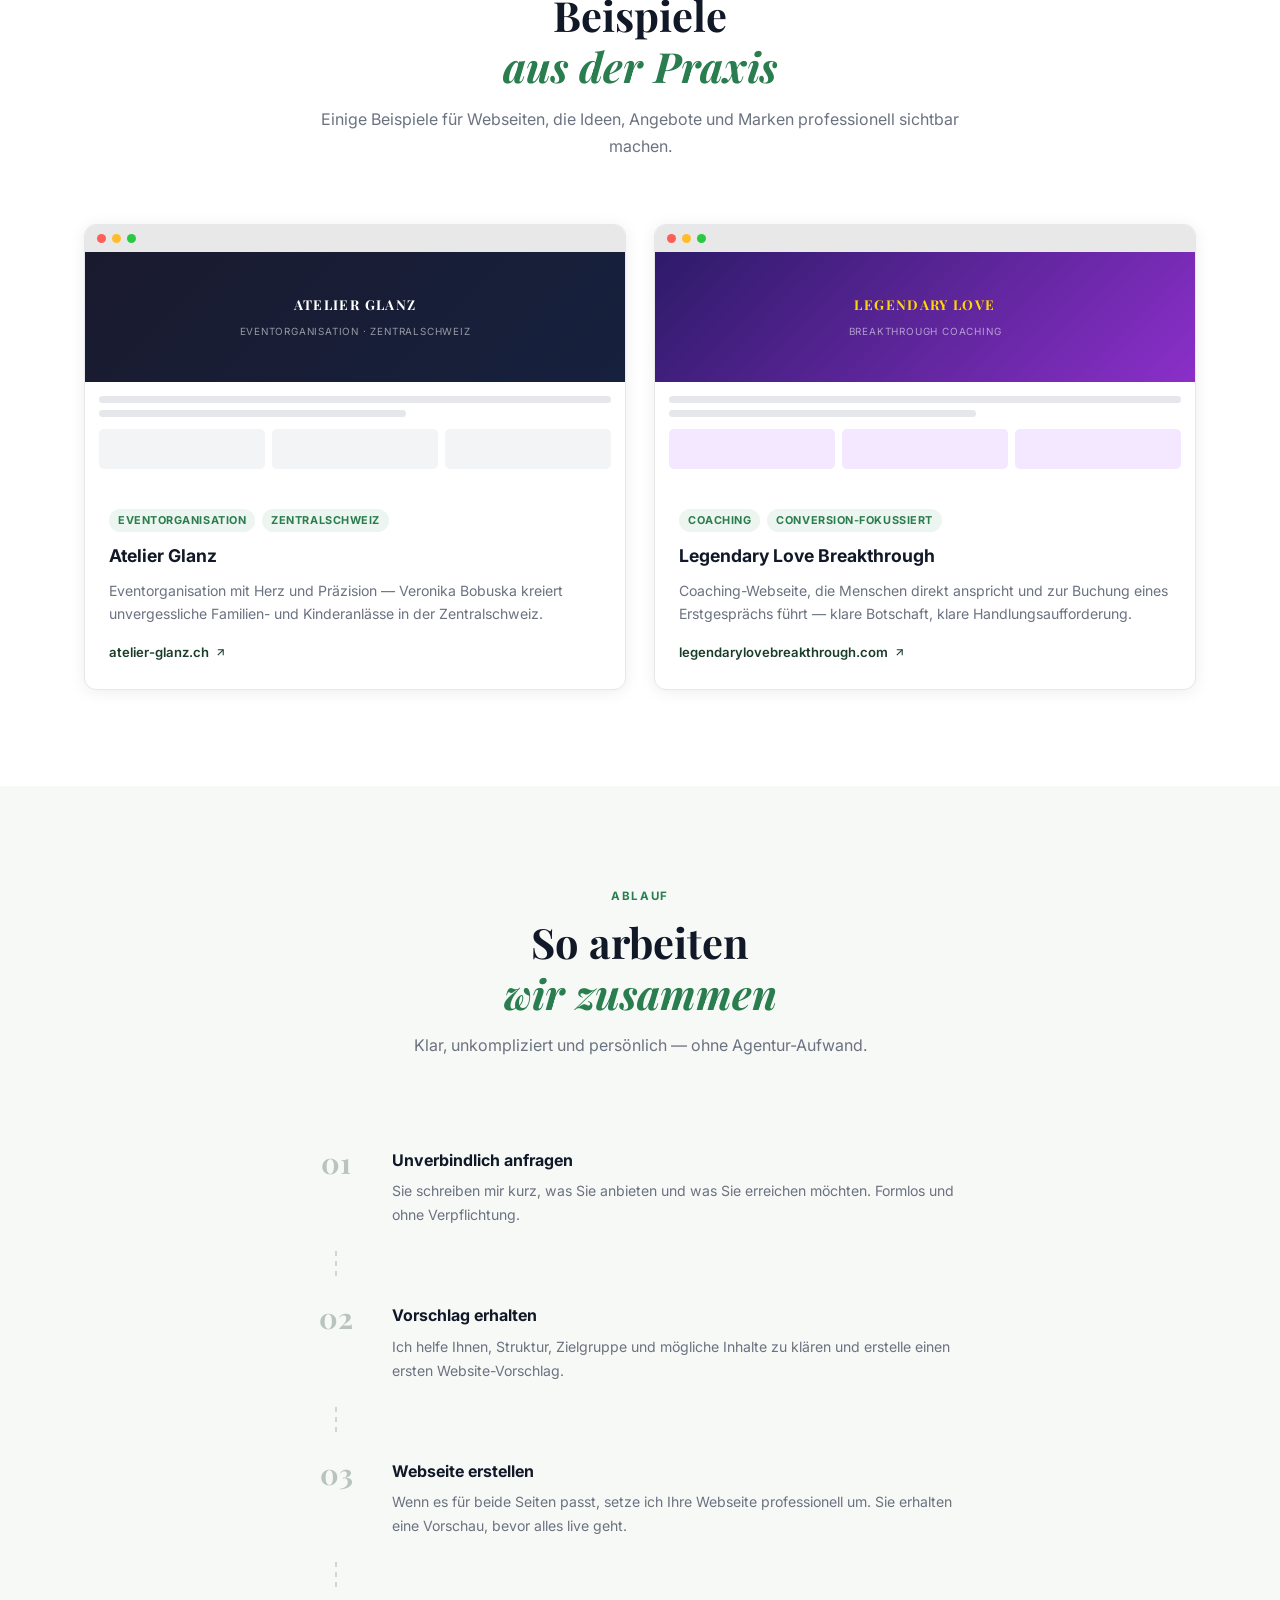
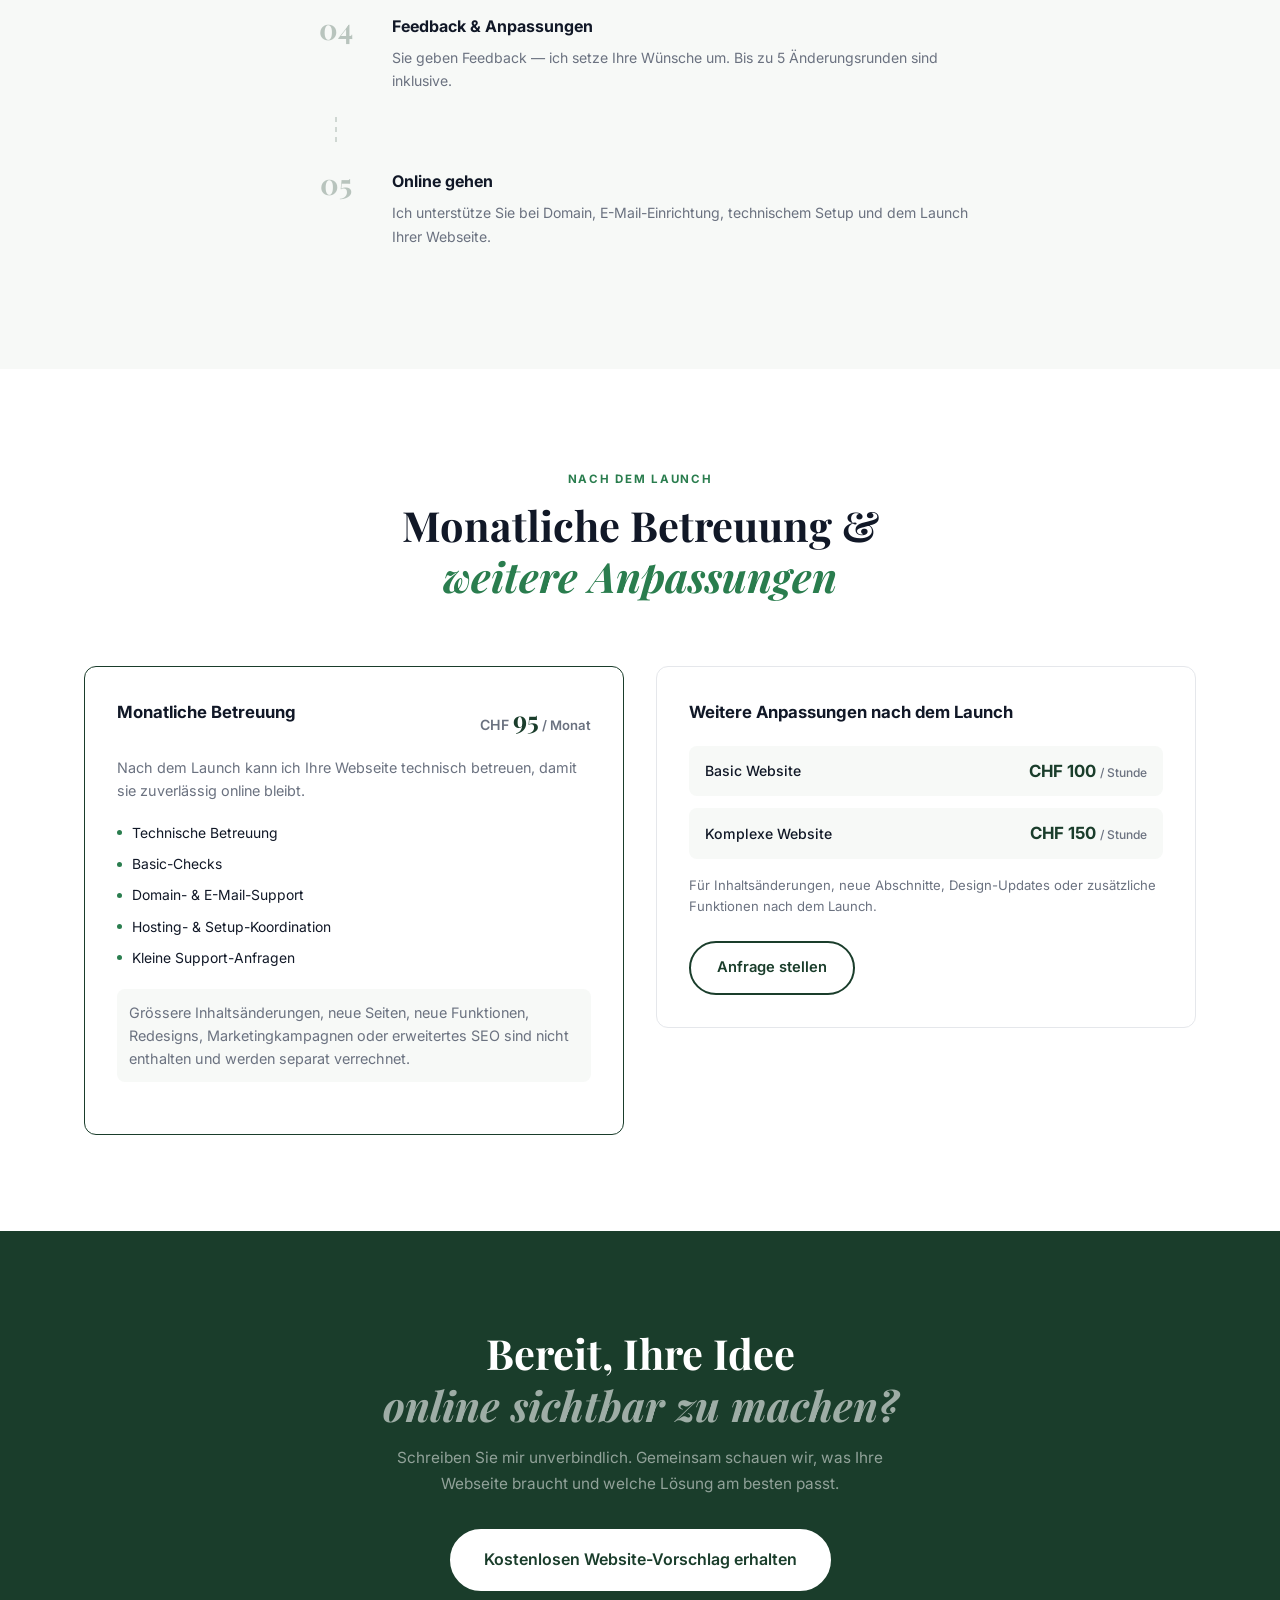
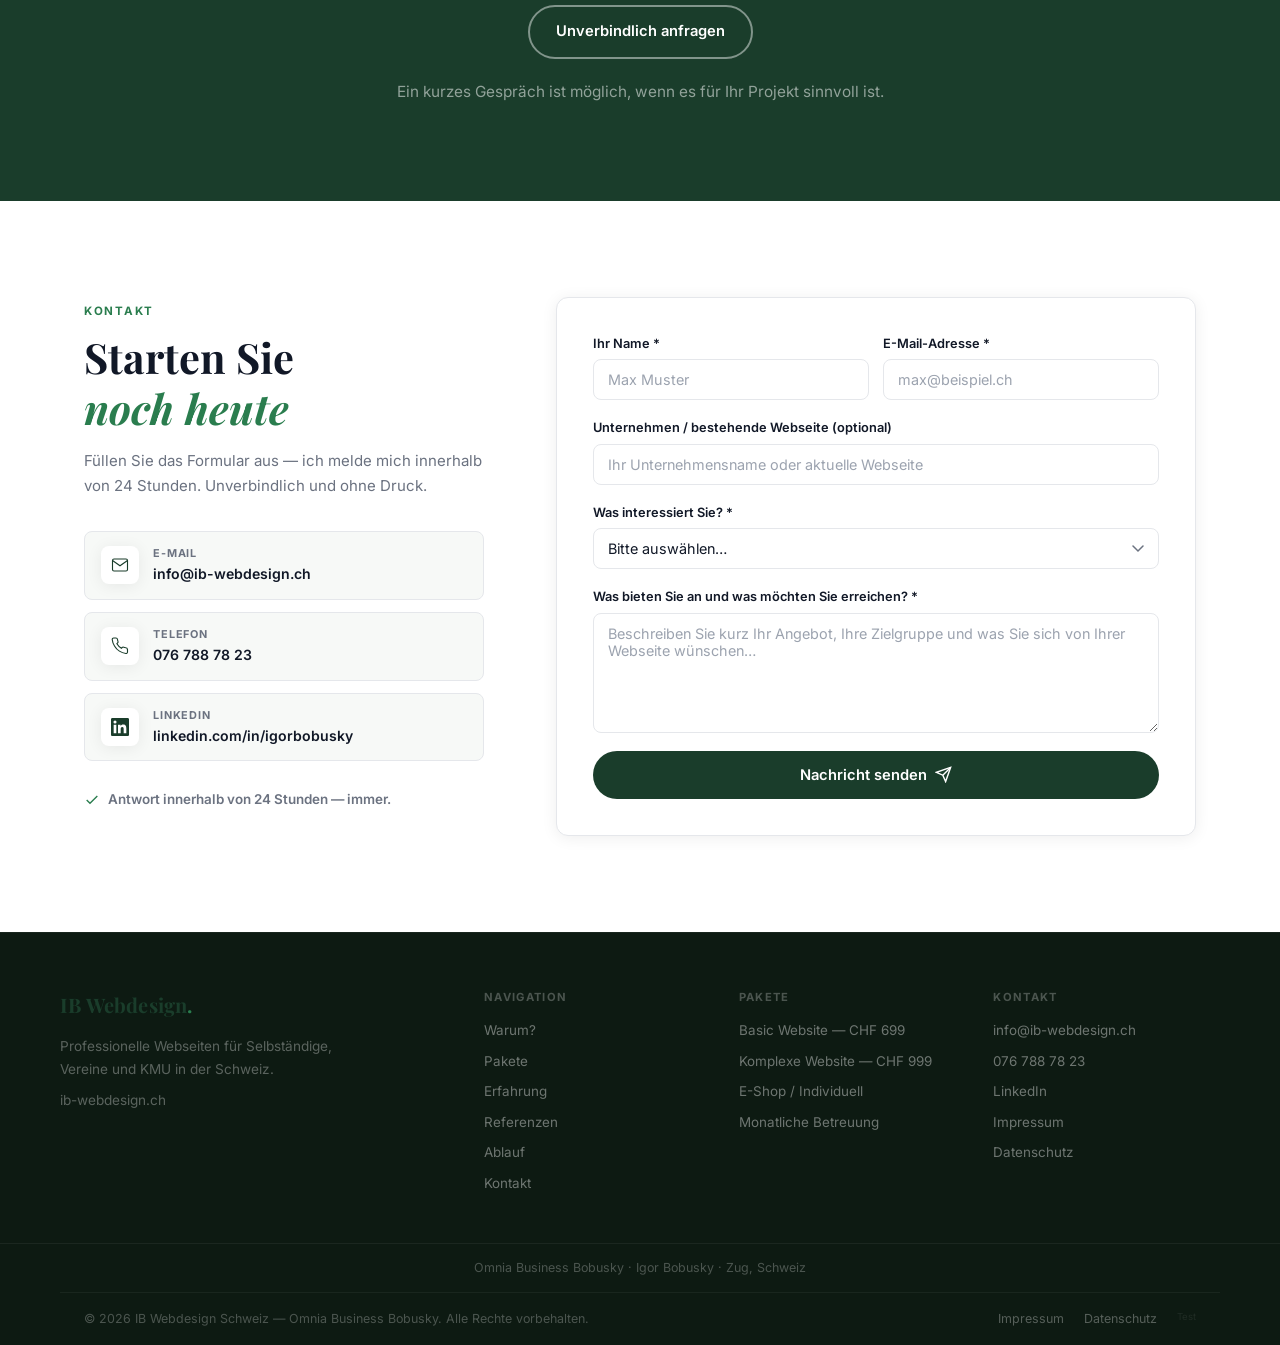
==== commit 0665aeee: "Remove erfahrung lead paragraph; fix EN section title wording" ====
--- a/index.html
+++ b/index.html
@@ -318,7 +318,6 @@
         <div class="erfahrung__text reveal">
           <div class="section-eyebrow" data-i18n="erfahrung.eyebrow">Warum mit mir?</div>
           <h2 class="section-title" data-i18n-html="erfahrung.title">Erfahrener Entwickler<br /><em>statt Baukasten-Zufall</em></h2>
-          <p class="erfahrung__lead" data-i18n="erfahrung.lead">Heute kann fast jeder mit KI oder Baukasten-Tools schnell etwas erstellen. Aber eine gute Webseite braucht mehr als ein schönes Design.</p>
           <p class="erfahrung__body" data-i18n="erfahrung.body1">Sie braucht klare Struktur, saubere Technik, schnelle Ladezeiten, mobile Optimierung, verständliche Inhalte und eine zuverlässige Umsetzung.</p>
           <p class="erfahrung__body" data-i18n="erfahrung.body2">Ich bin erfahrener Entwickler und nutze moderne Werkzeuge sinnvoll — aber ich verstehe auch, was im Hintergrund passiert. Dadurch erhalten Sie eine Webseite, die nicht nur gut aussieht, sondern auch funktioniert.</p>
           <ul class="erfahrung__list">
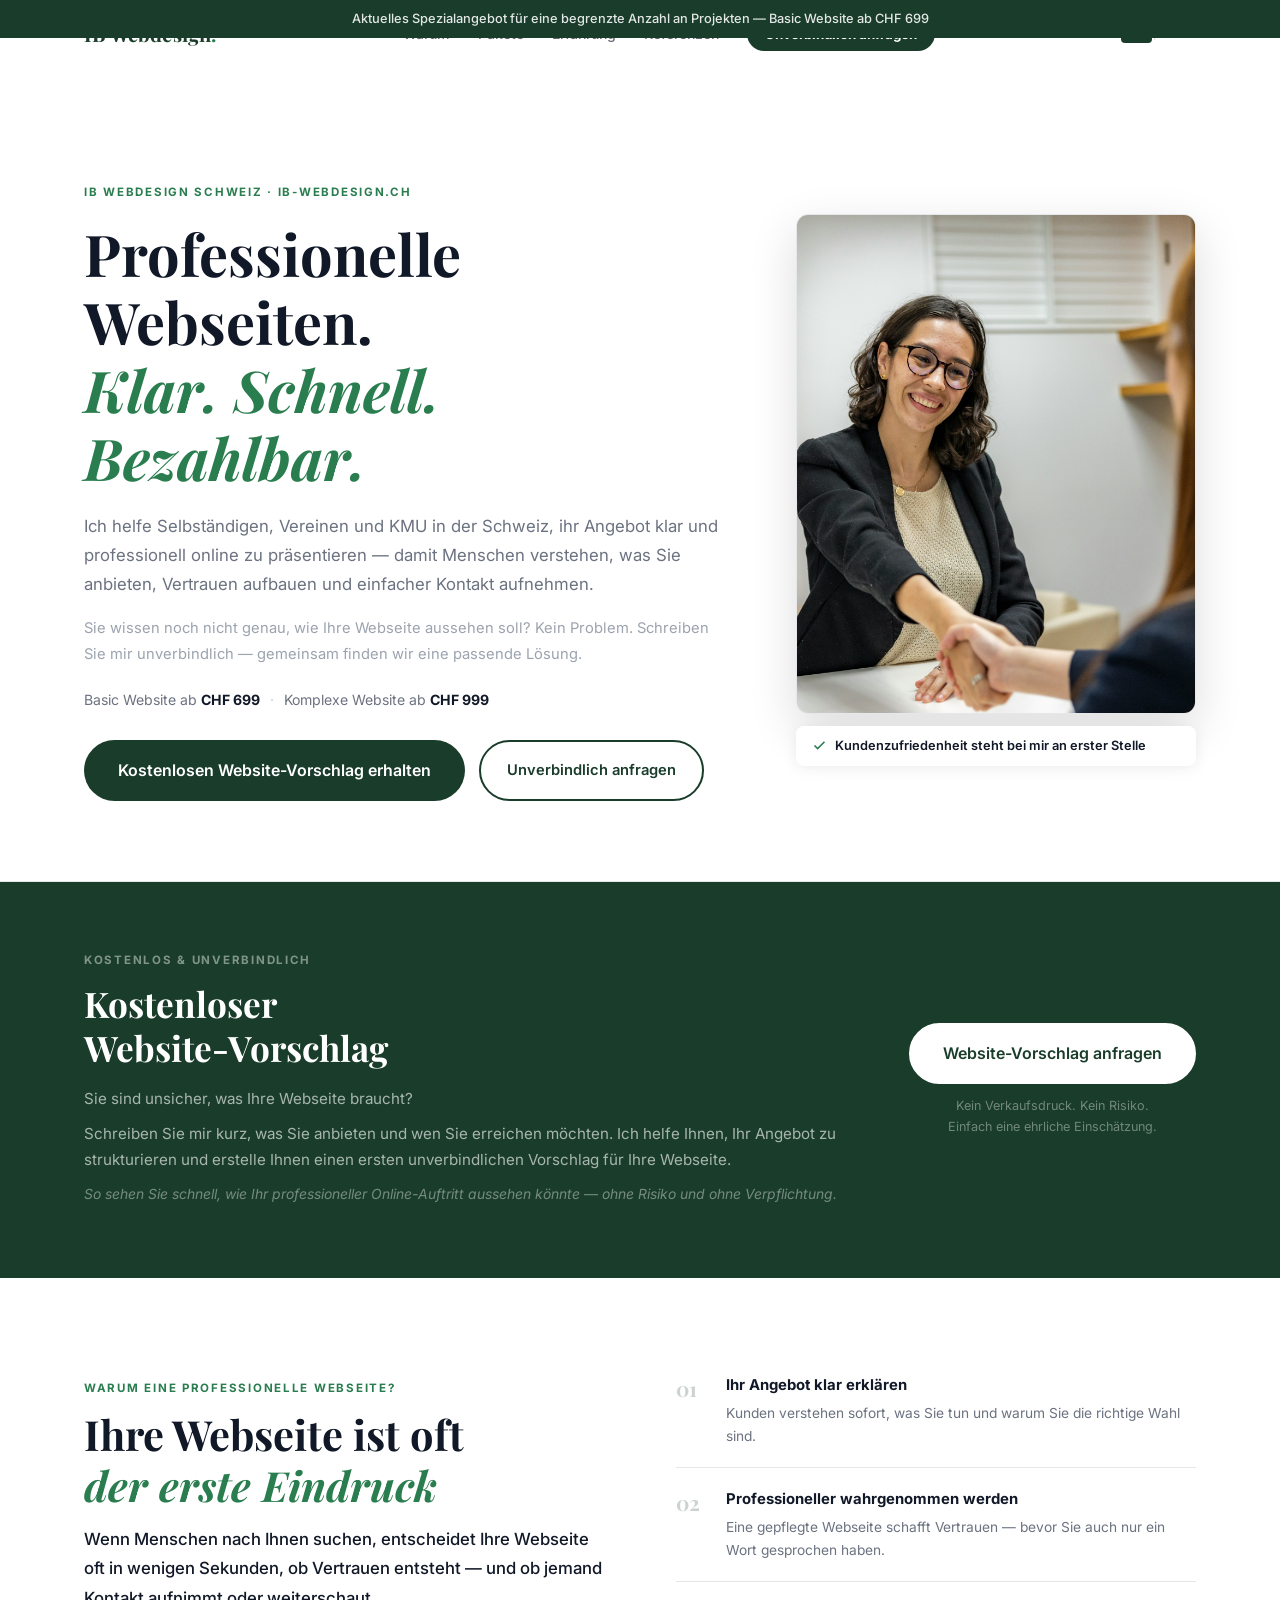
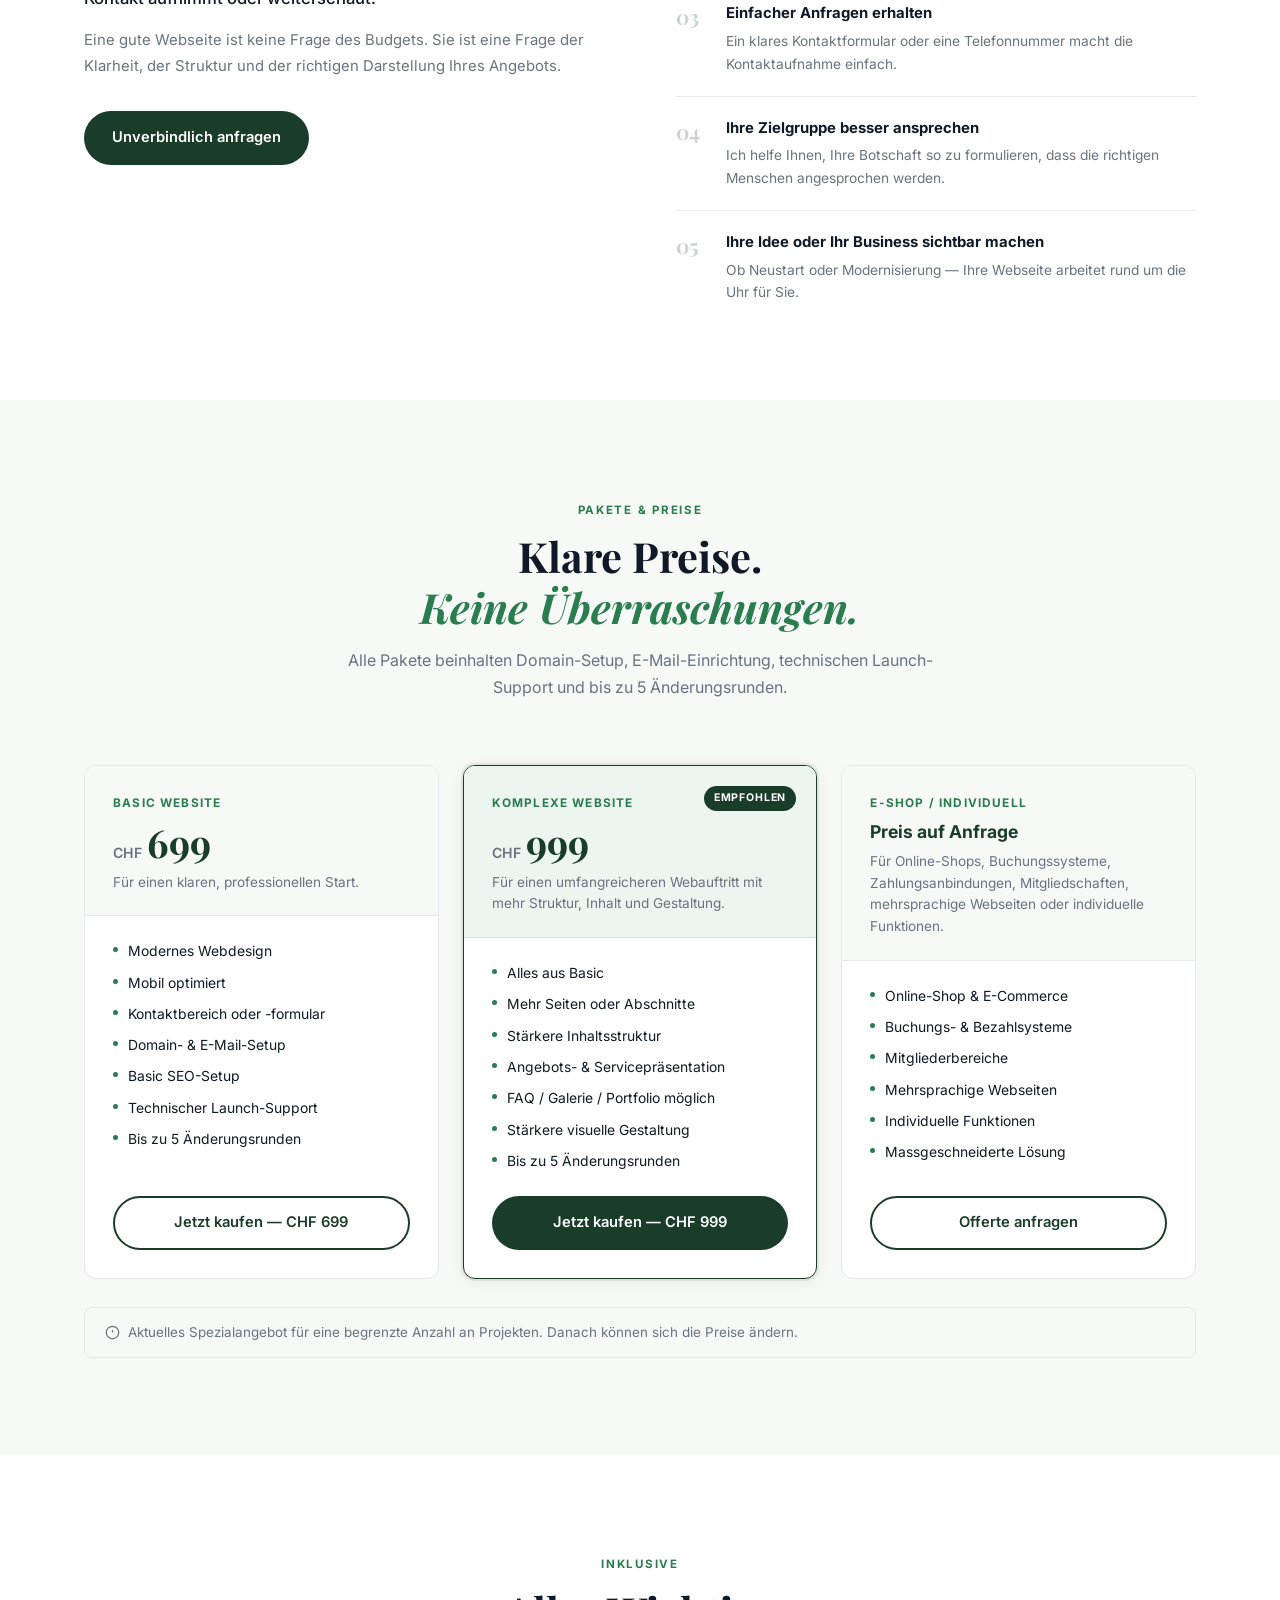
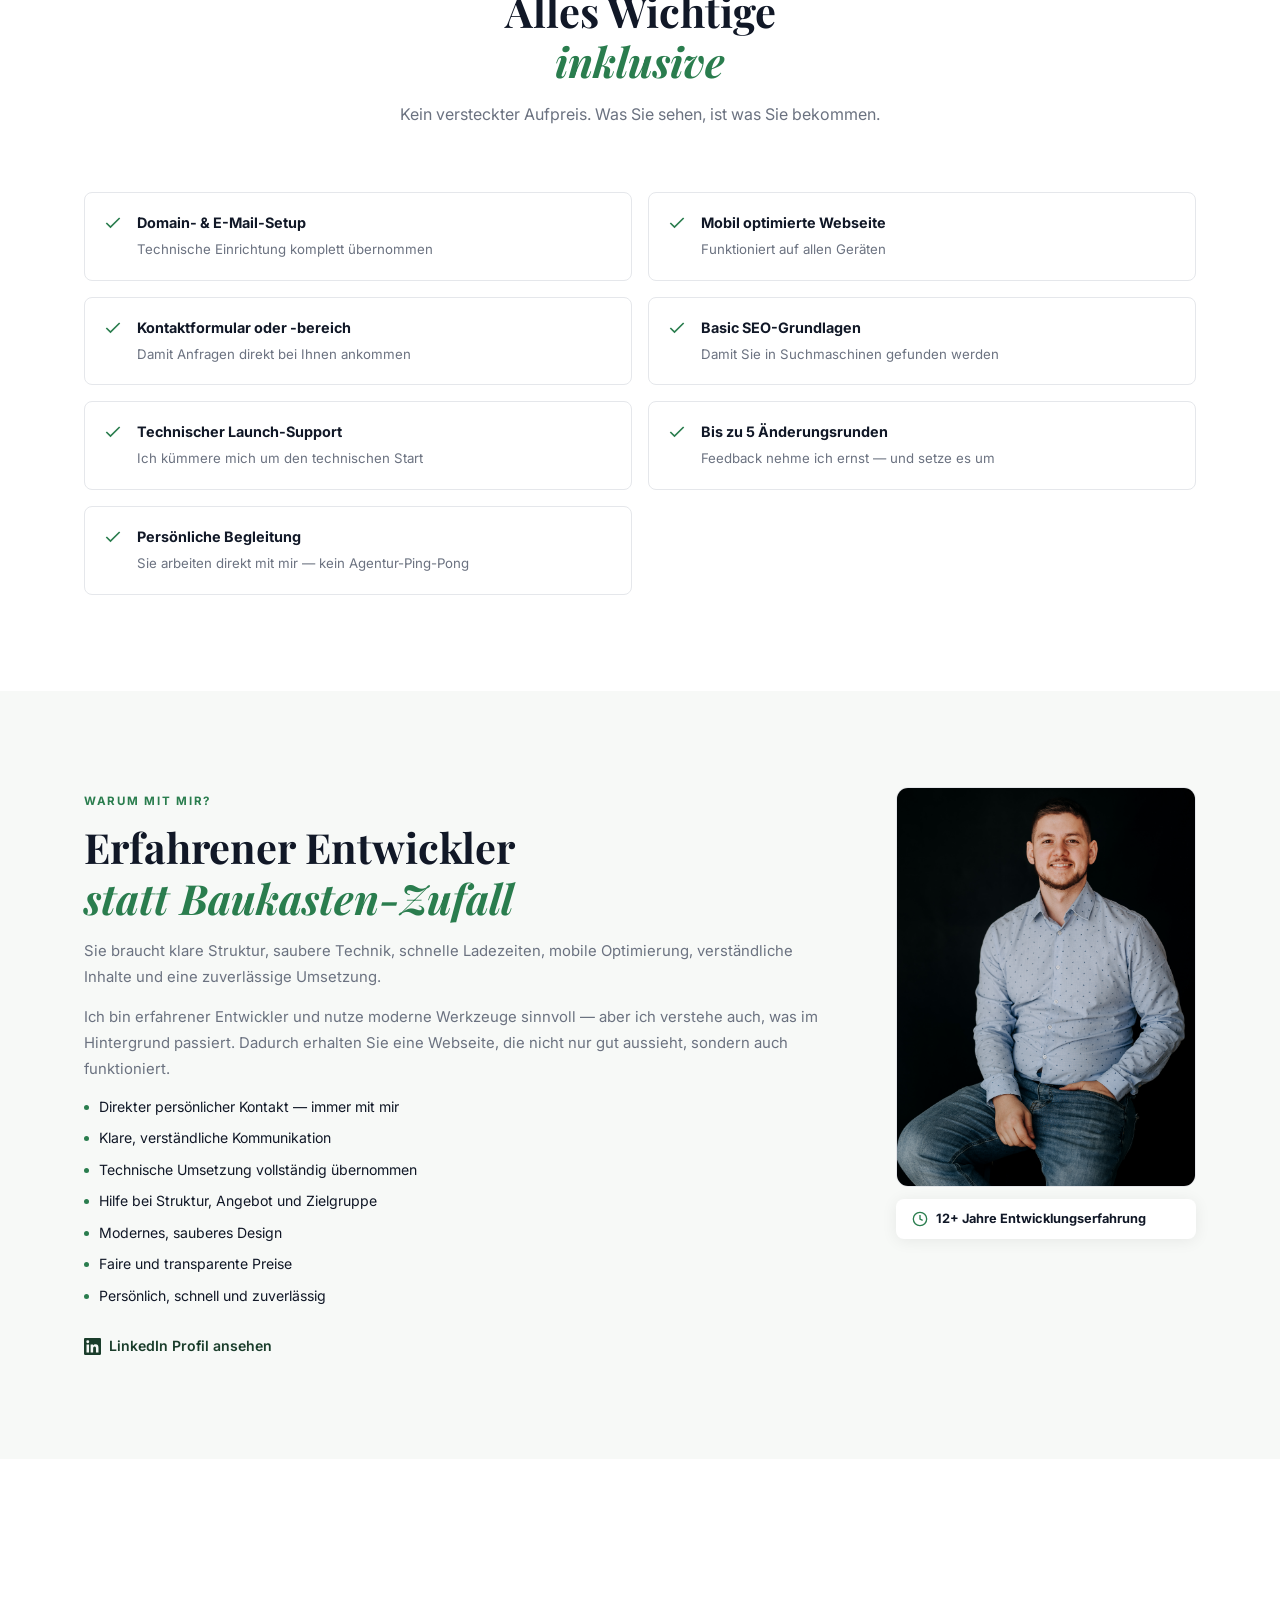
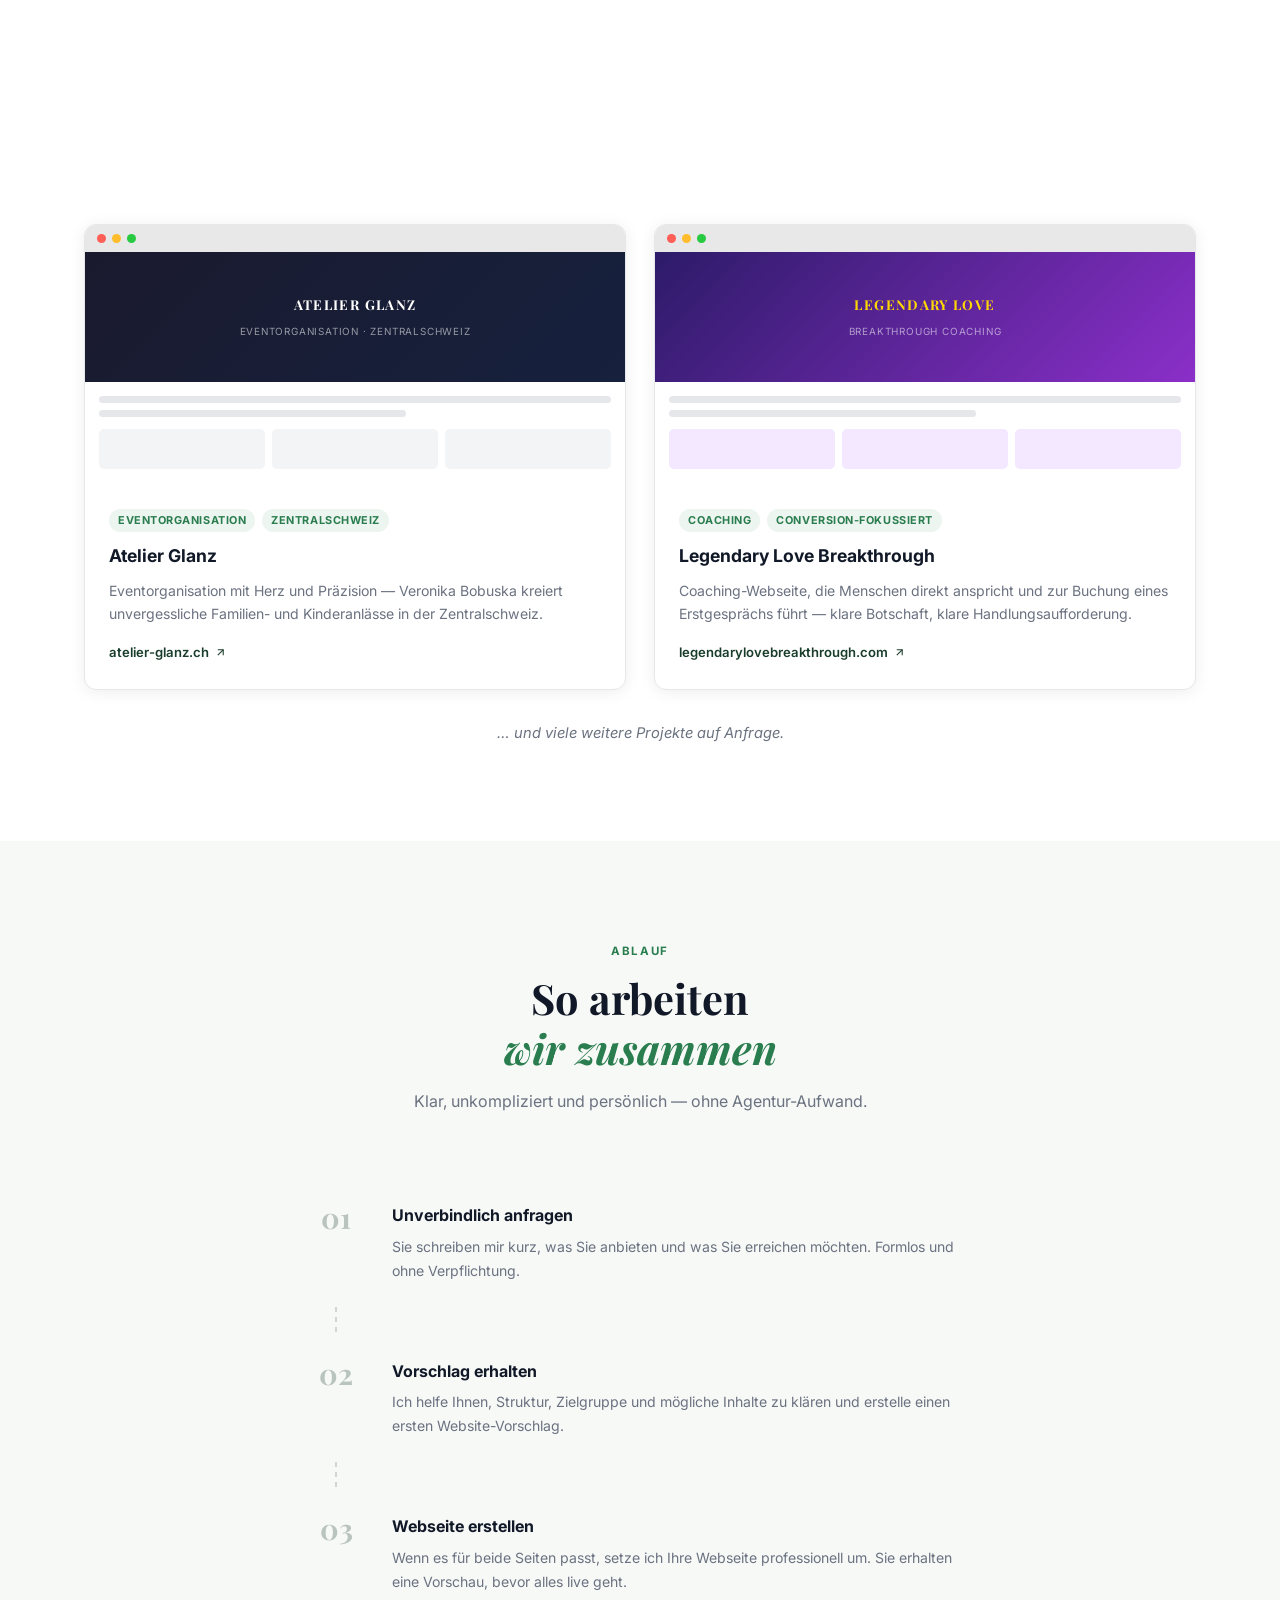
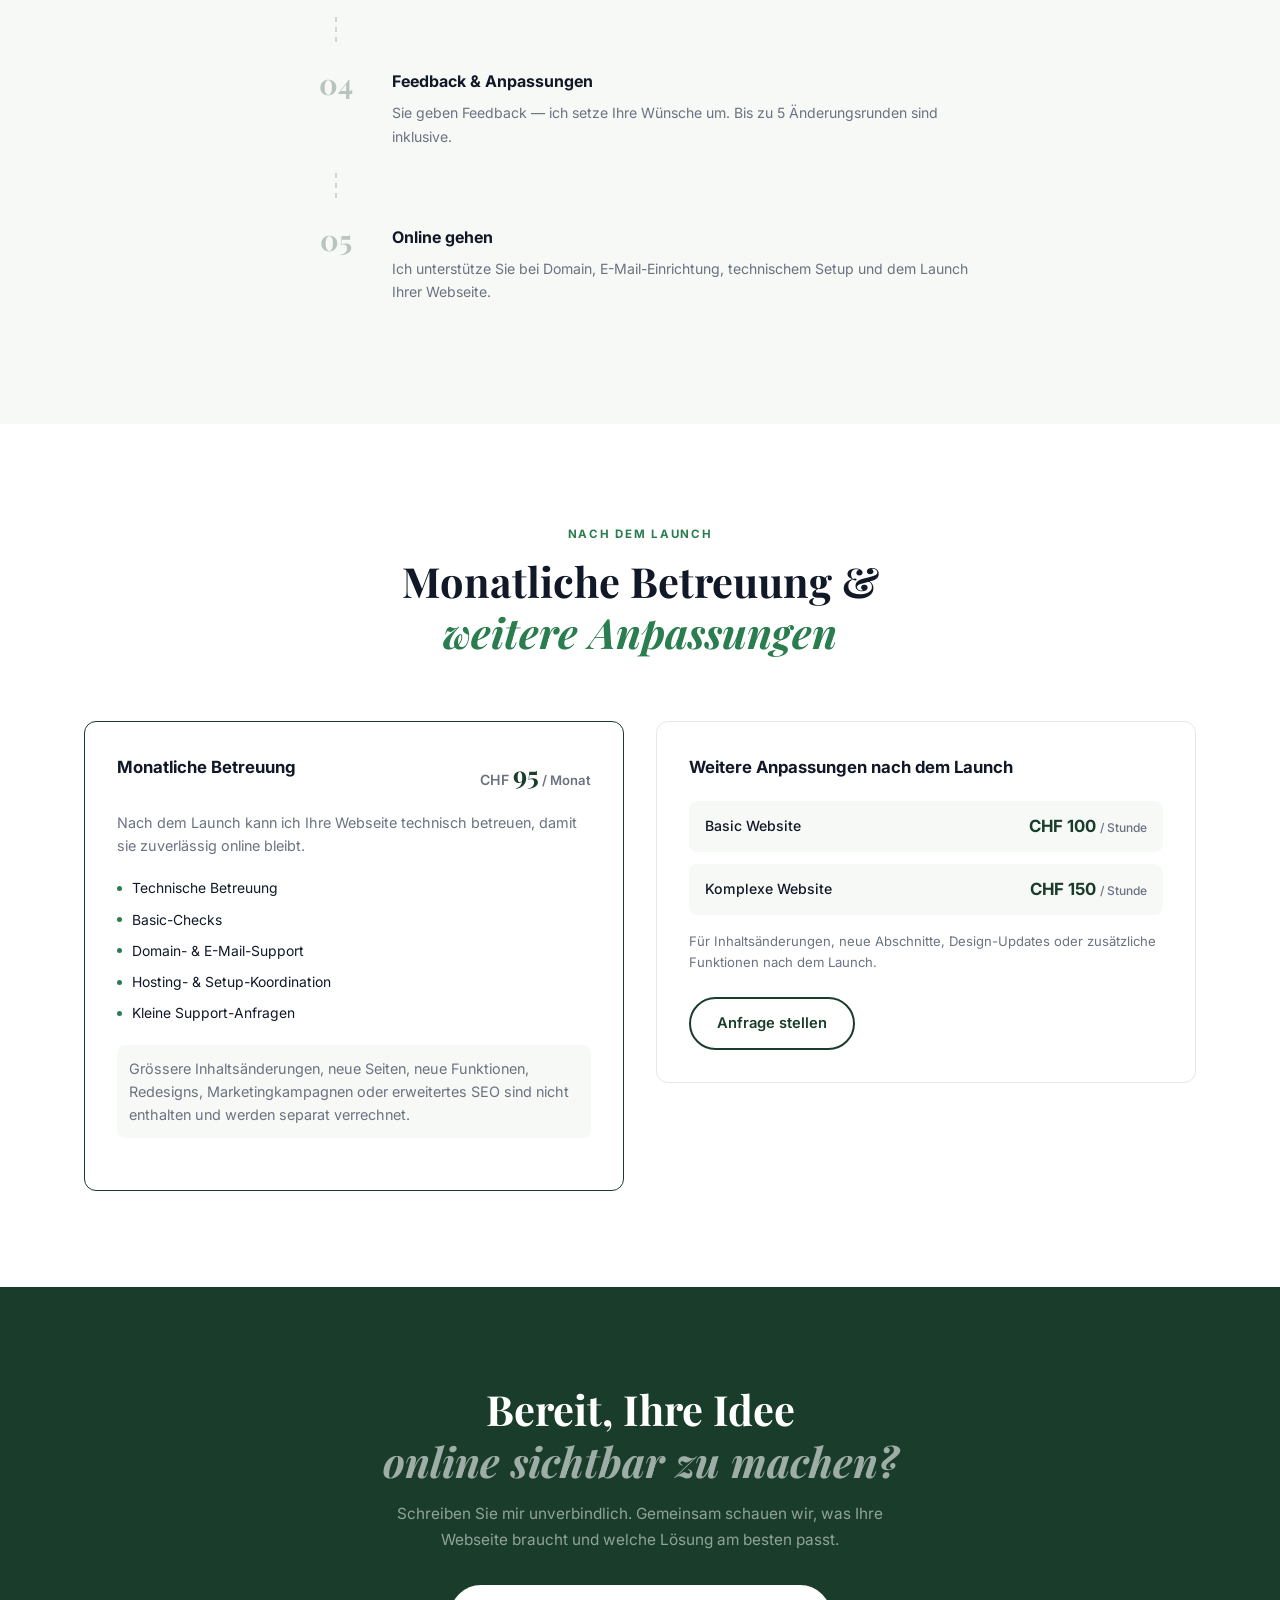
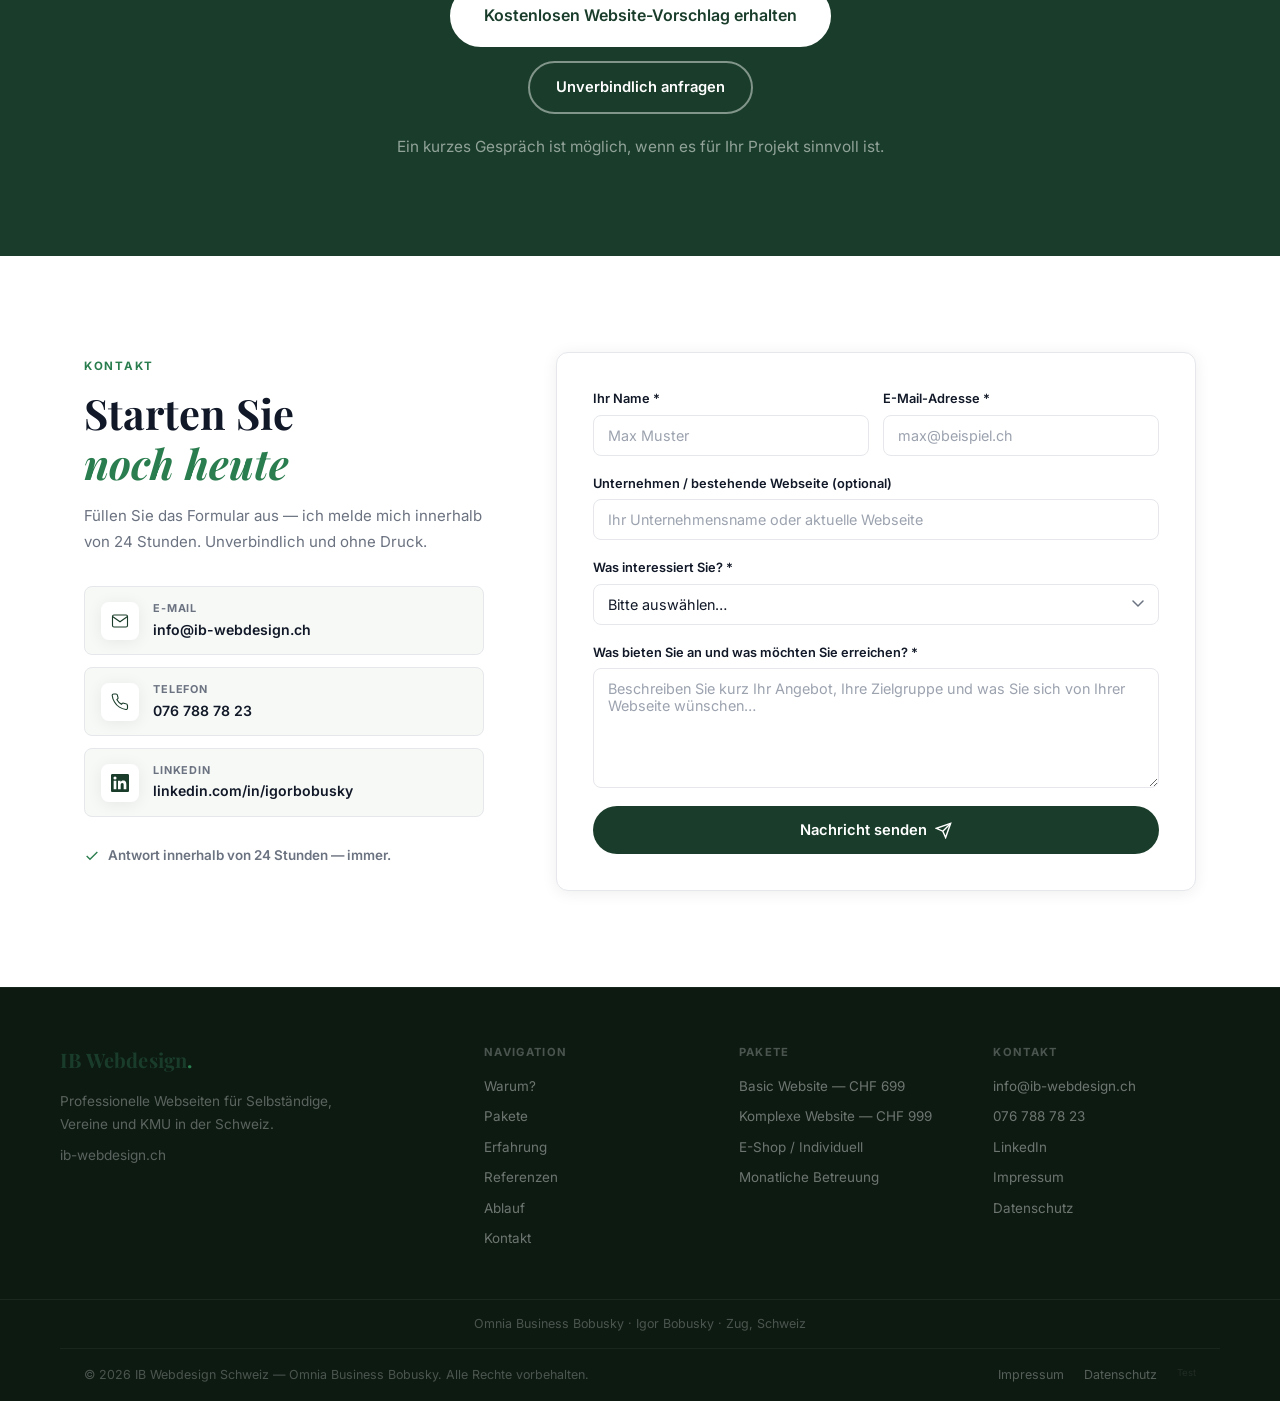
==== commit 7280aead: "Add 'and many more' note below work references" ====
--- a/index.html
+++ b/index.html
@@ -430,6 +430,7 @@
           </div>
         </article>
       </div>
+      <p class="work__more reveal" data-i18n="work.more">… und viele weitere Projekte auf Anfrage.</p>
     </div>
   </section>
 
--- a/style.css
+++ b/style.css
@@ -588,6 +588,7 @@
 
 /* ─── PORTFOLIO ─── */
 .work__grid { display: grid; grid-template-columns: repeat(2, 1fr); gap: 28px; }
+.work__more { text-align: center; margin-top: 32px; color: var(--muted); font-size: .92rem; font-style: italic; }
 .work-card {
   background: var(--bg);
   border-radius: var(--radius);
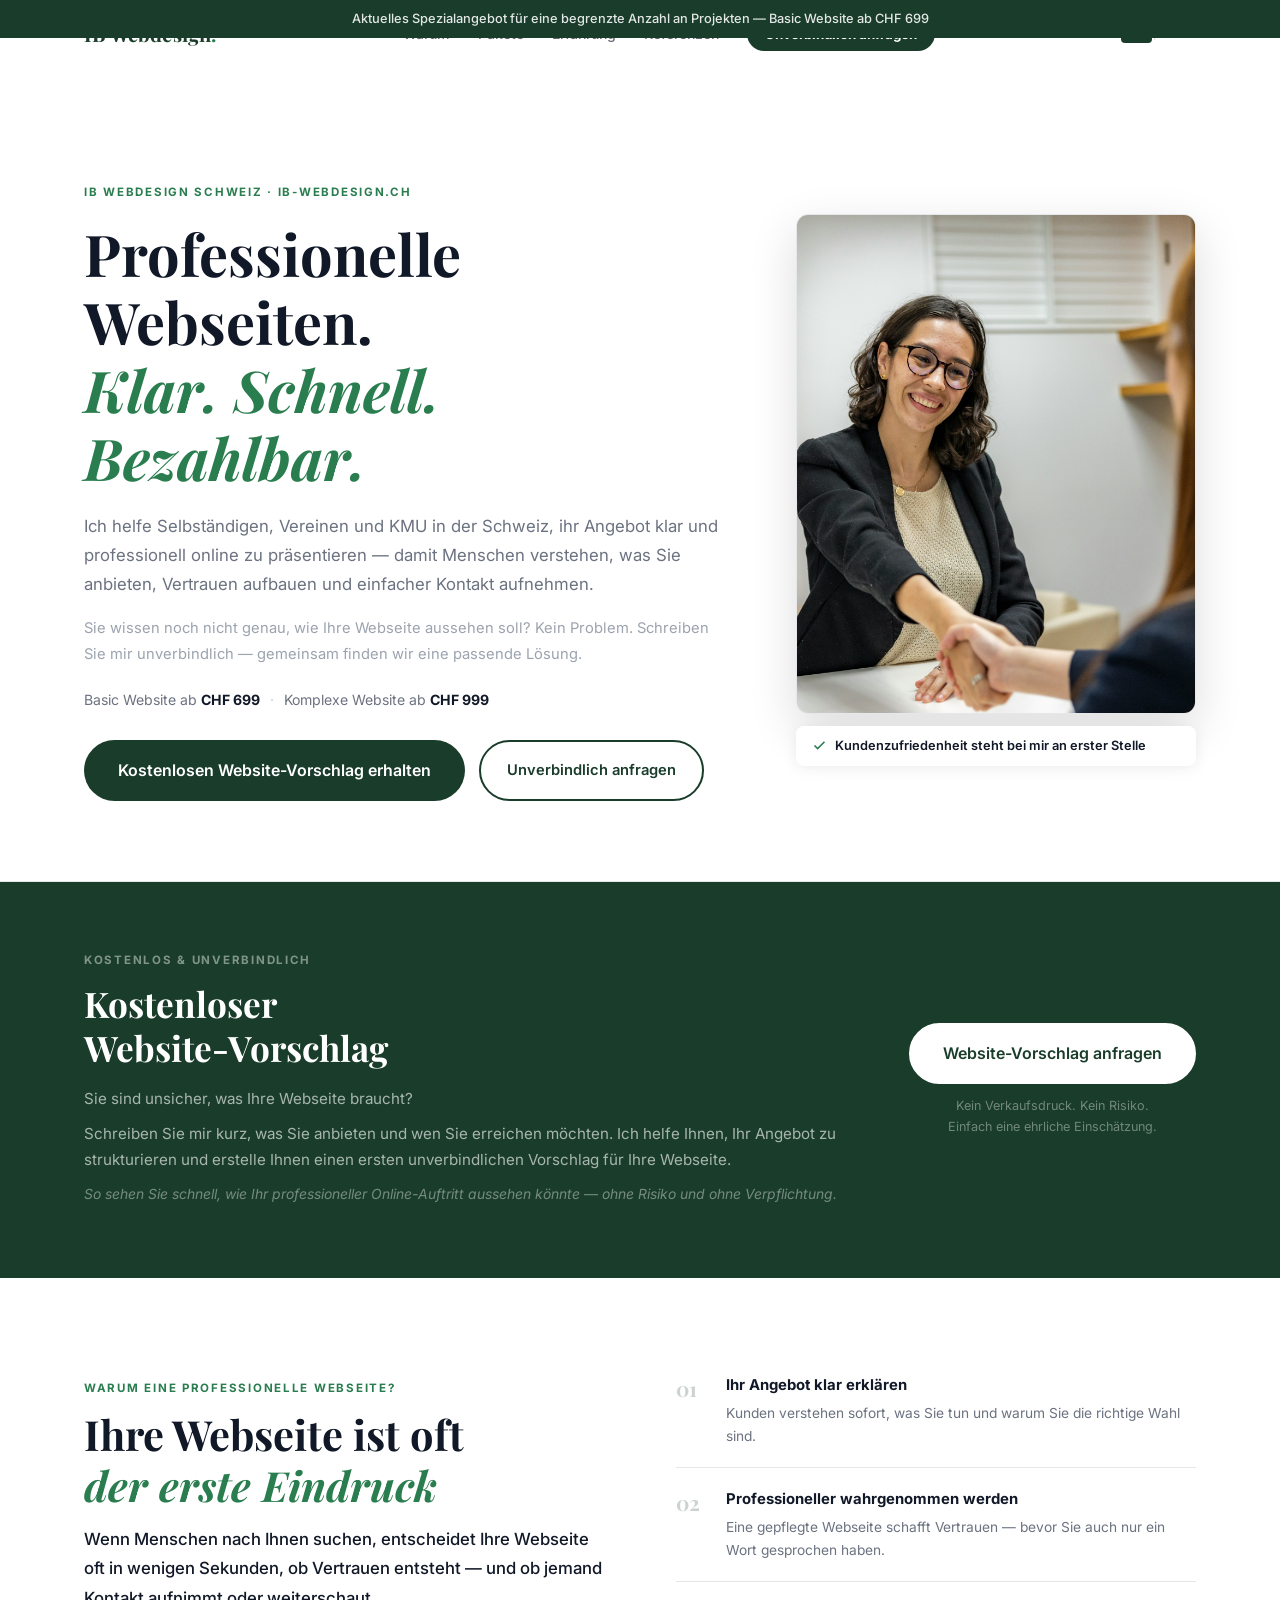
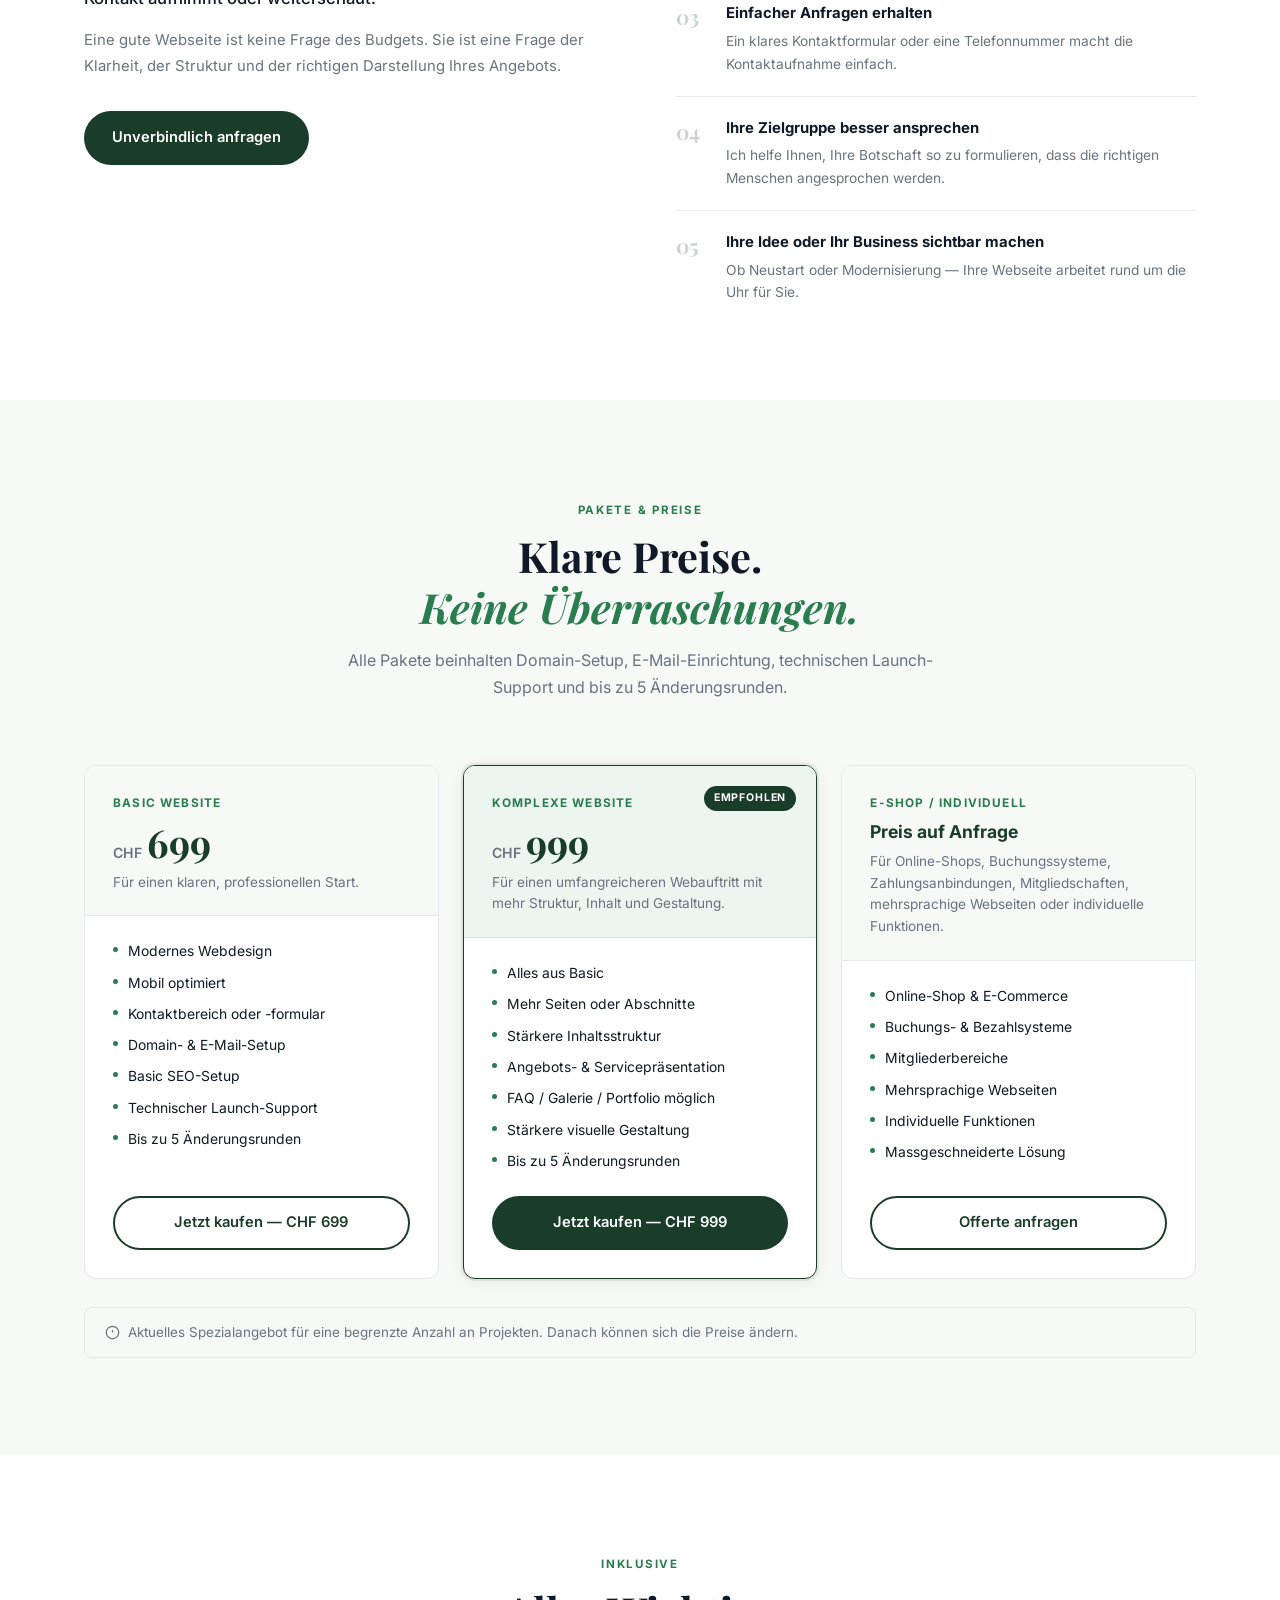
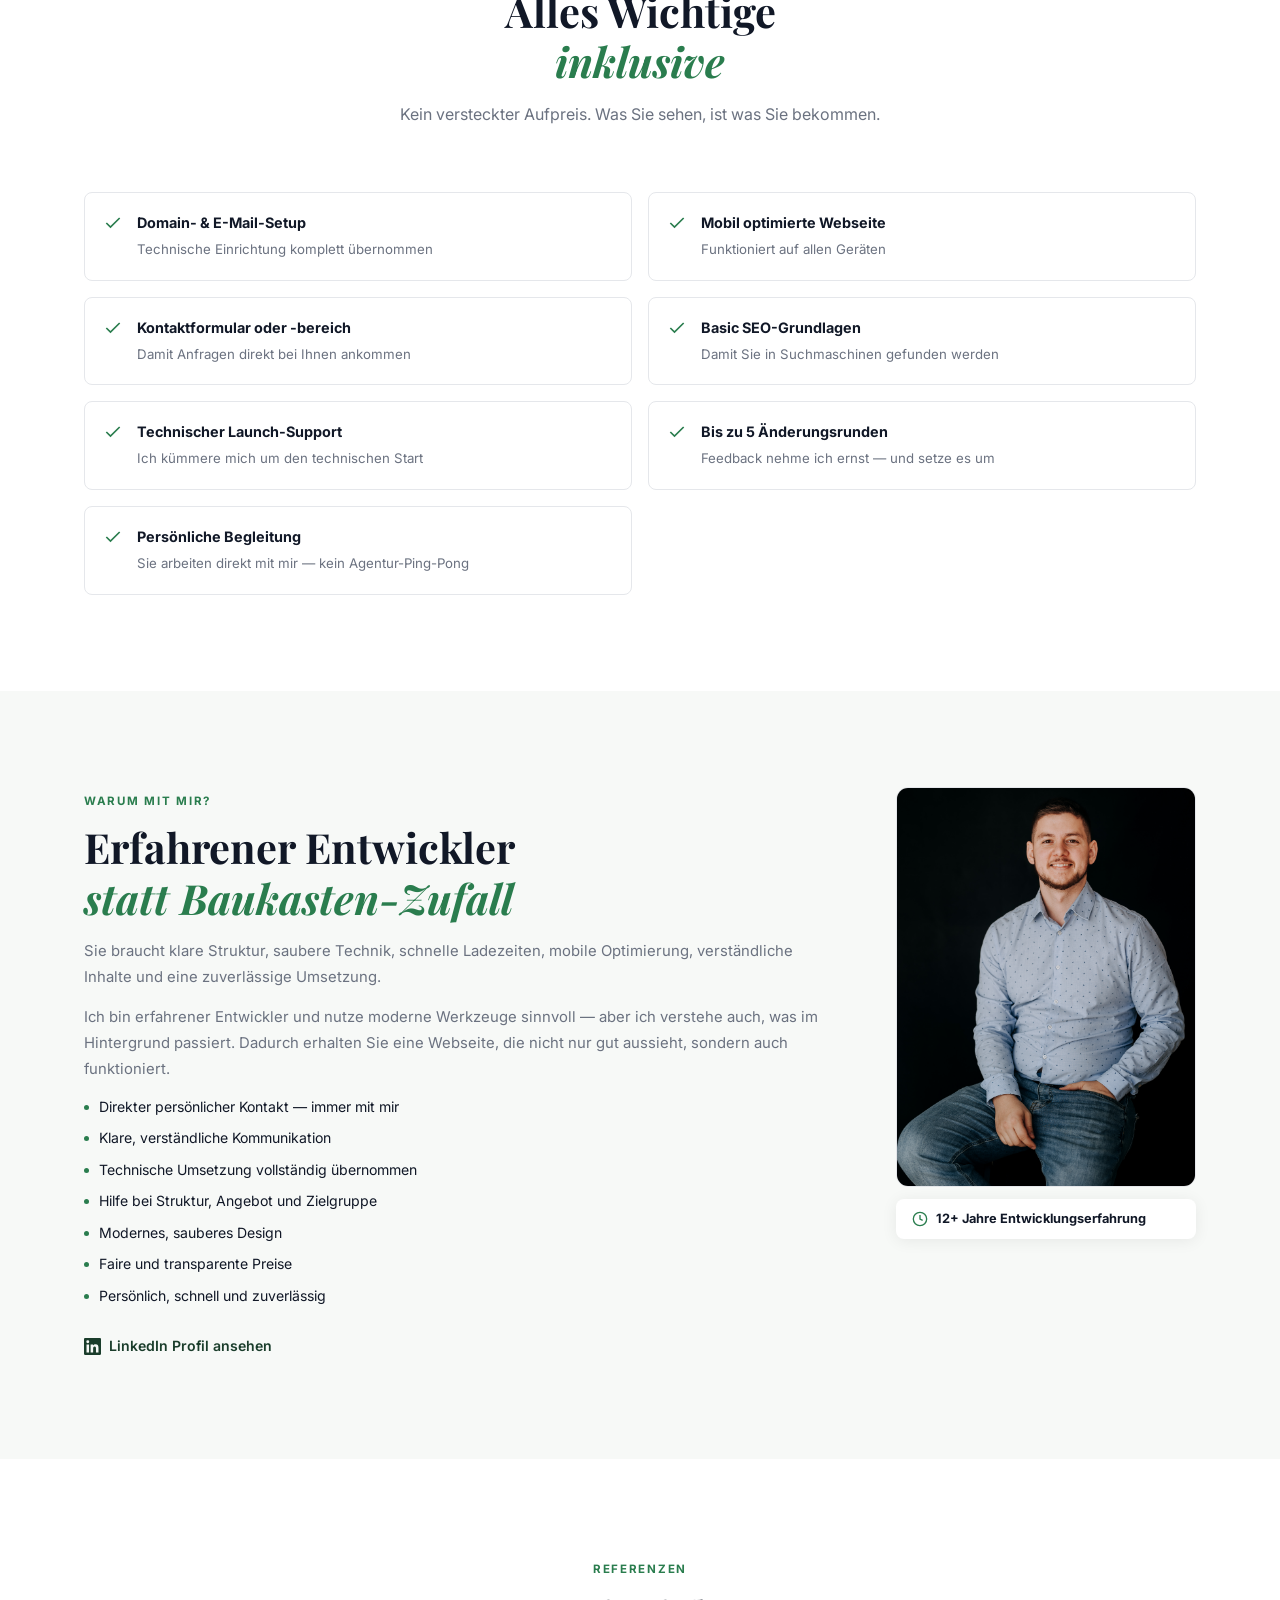
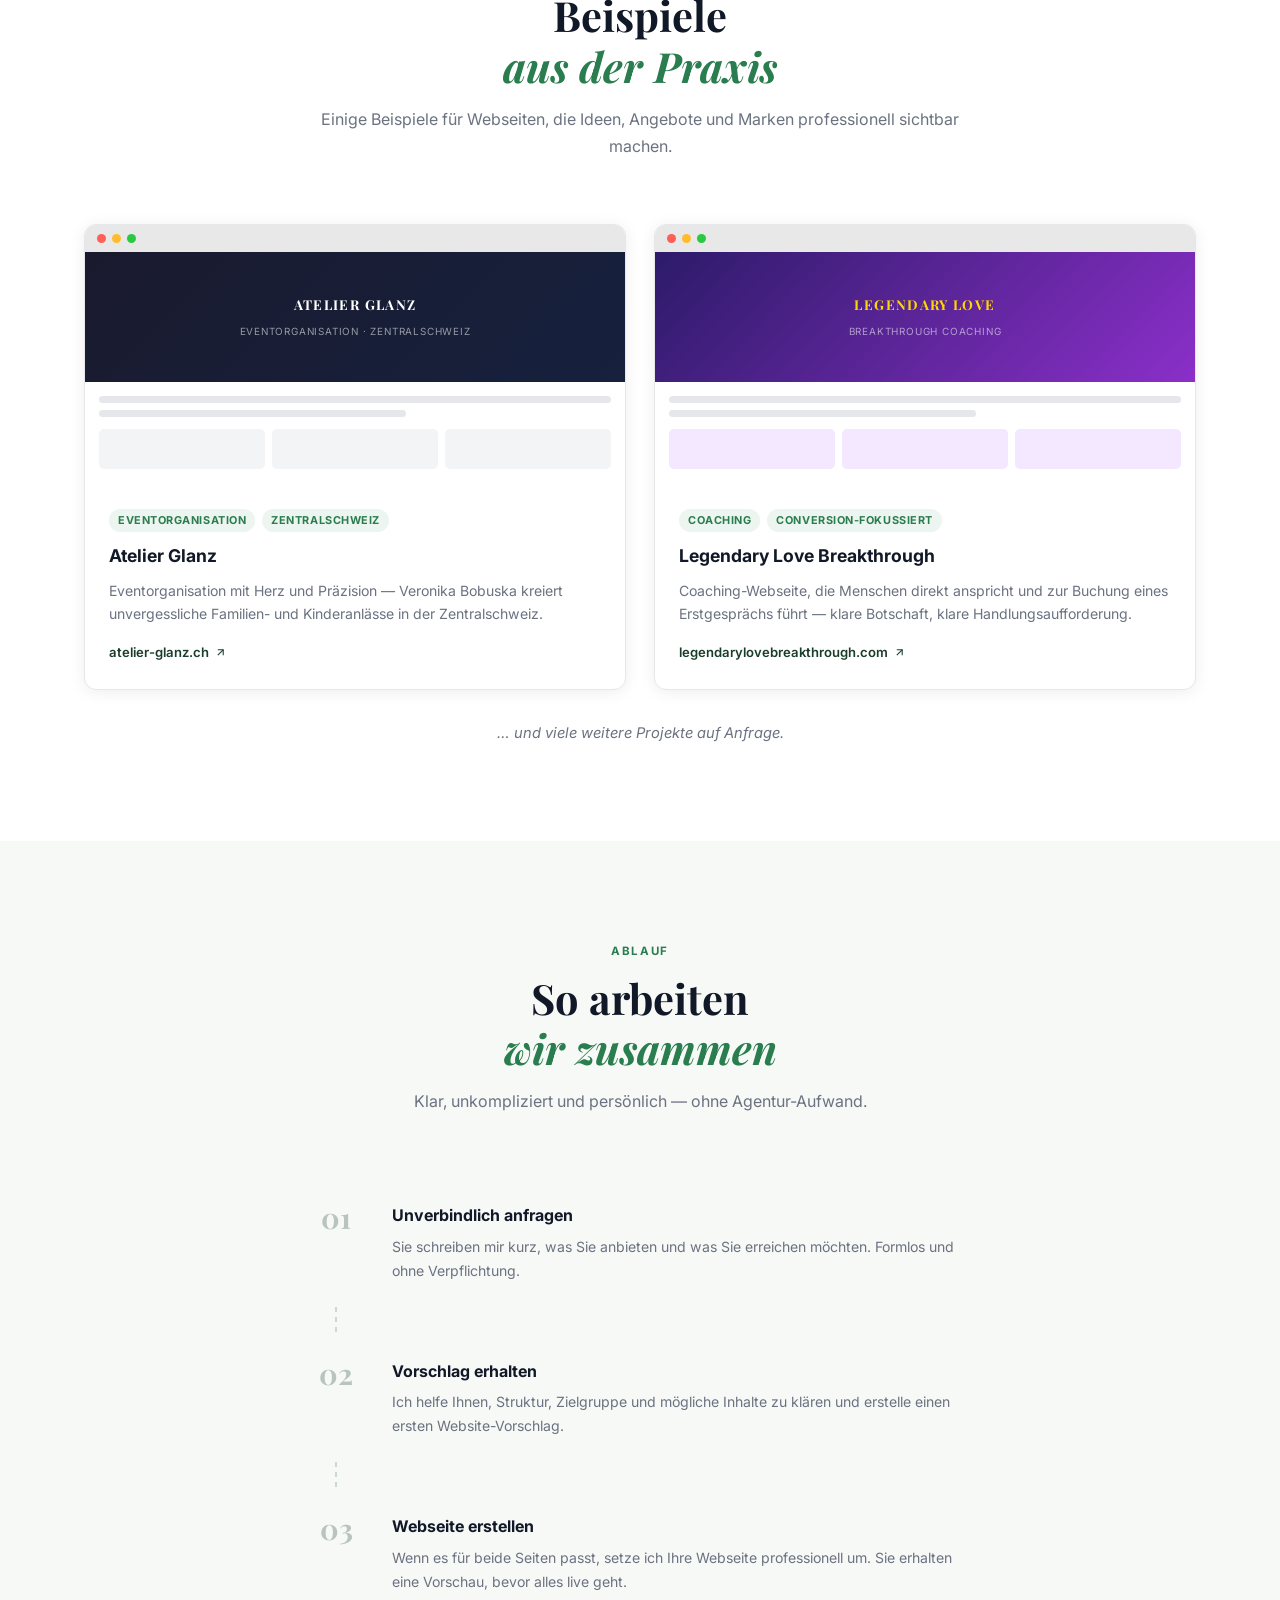
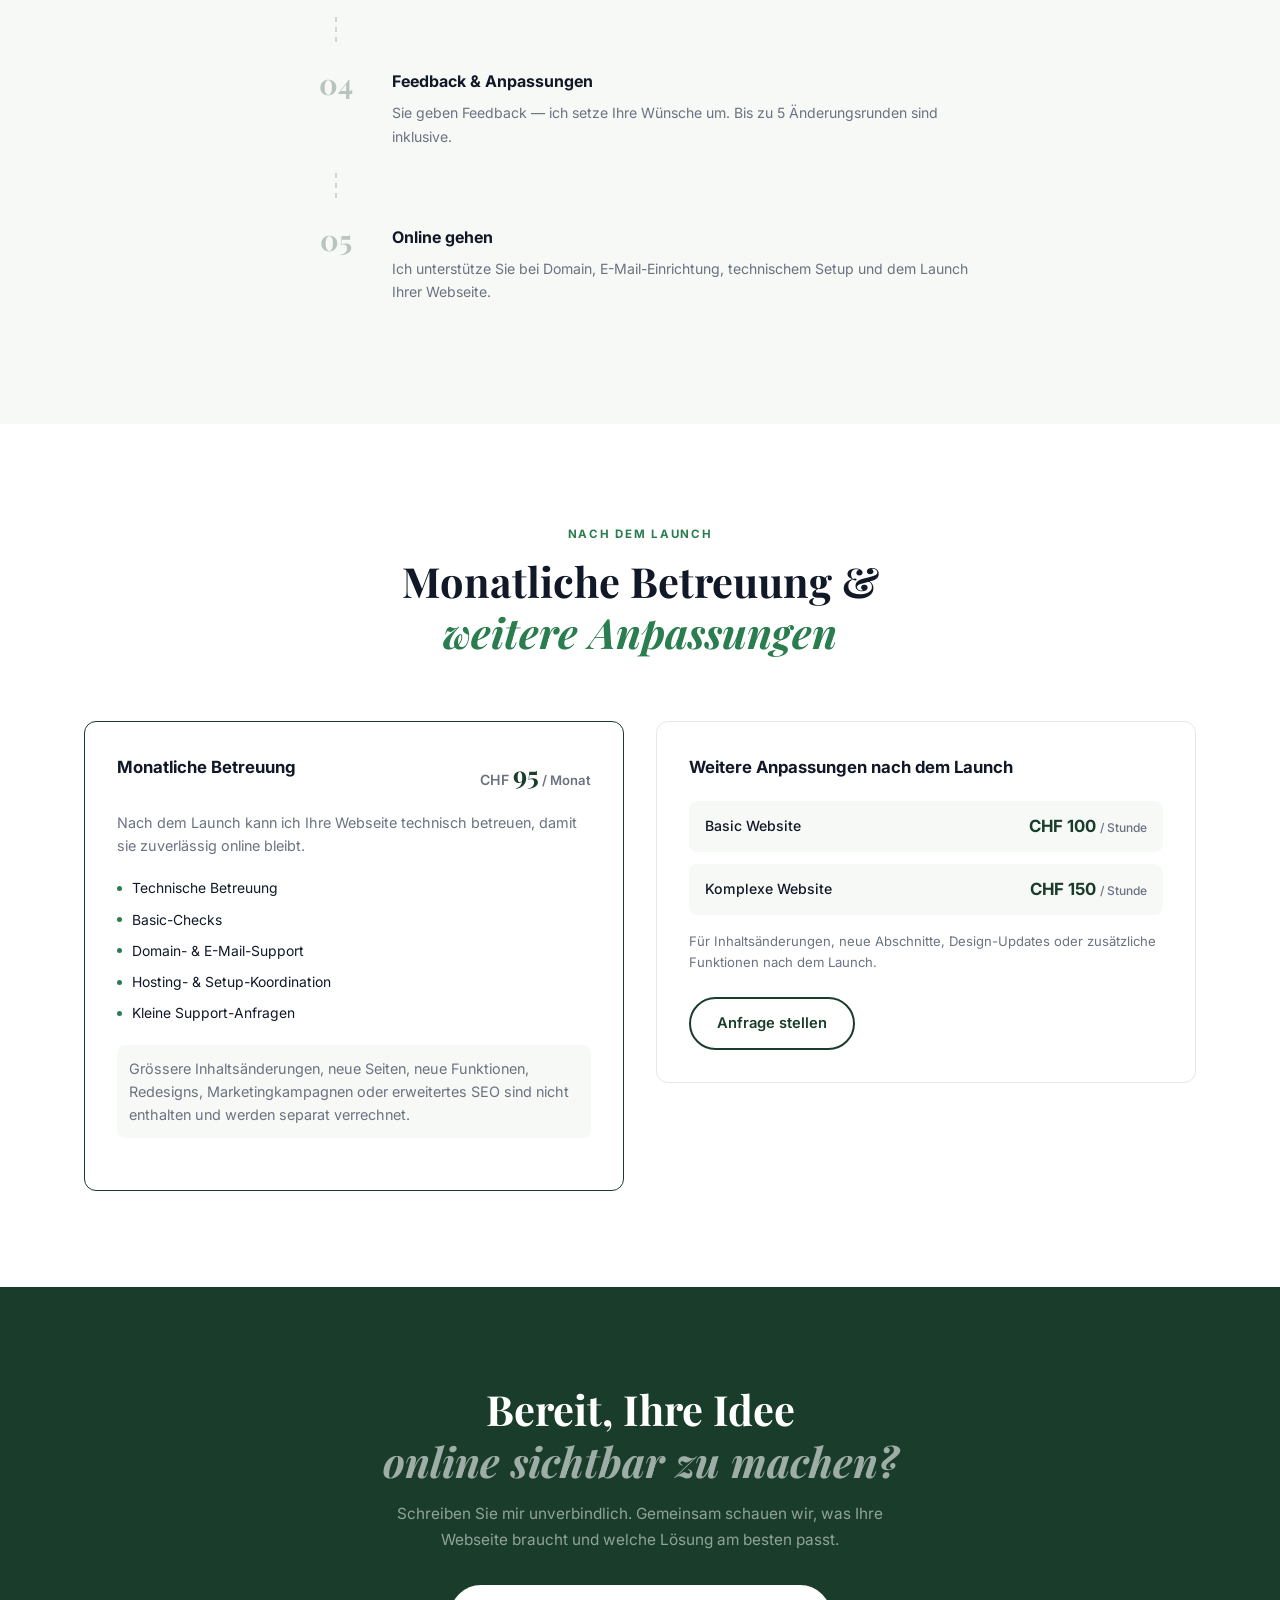
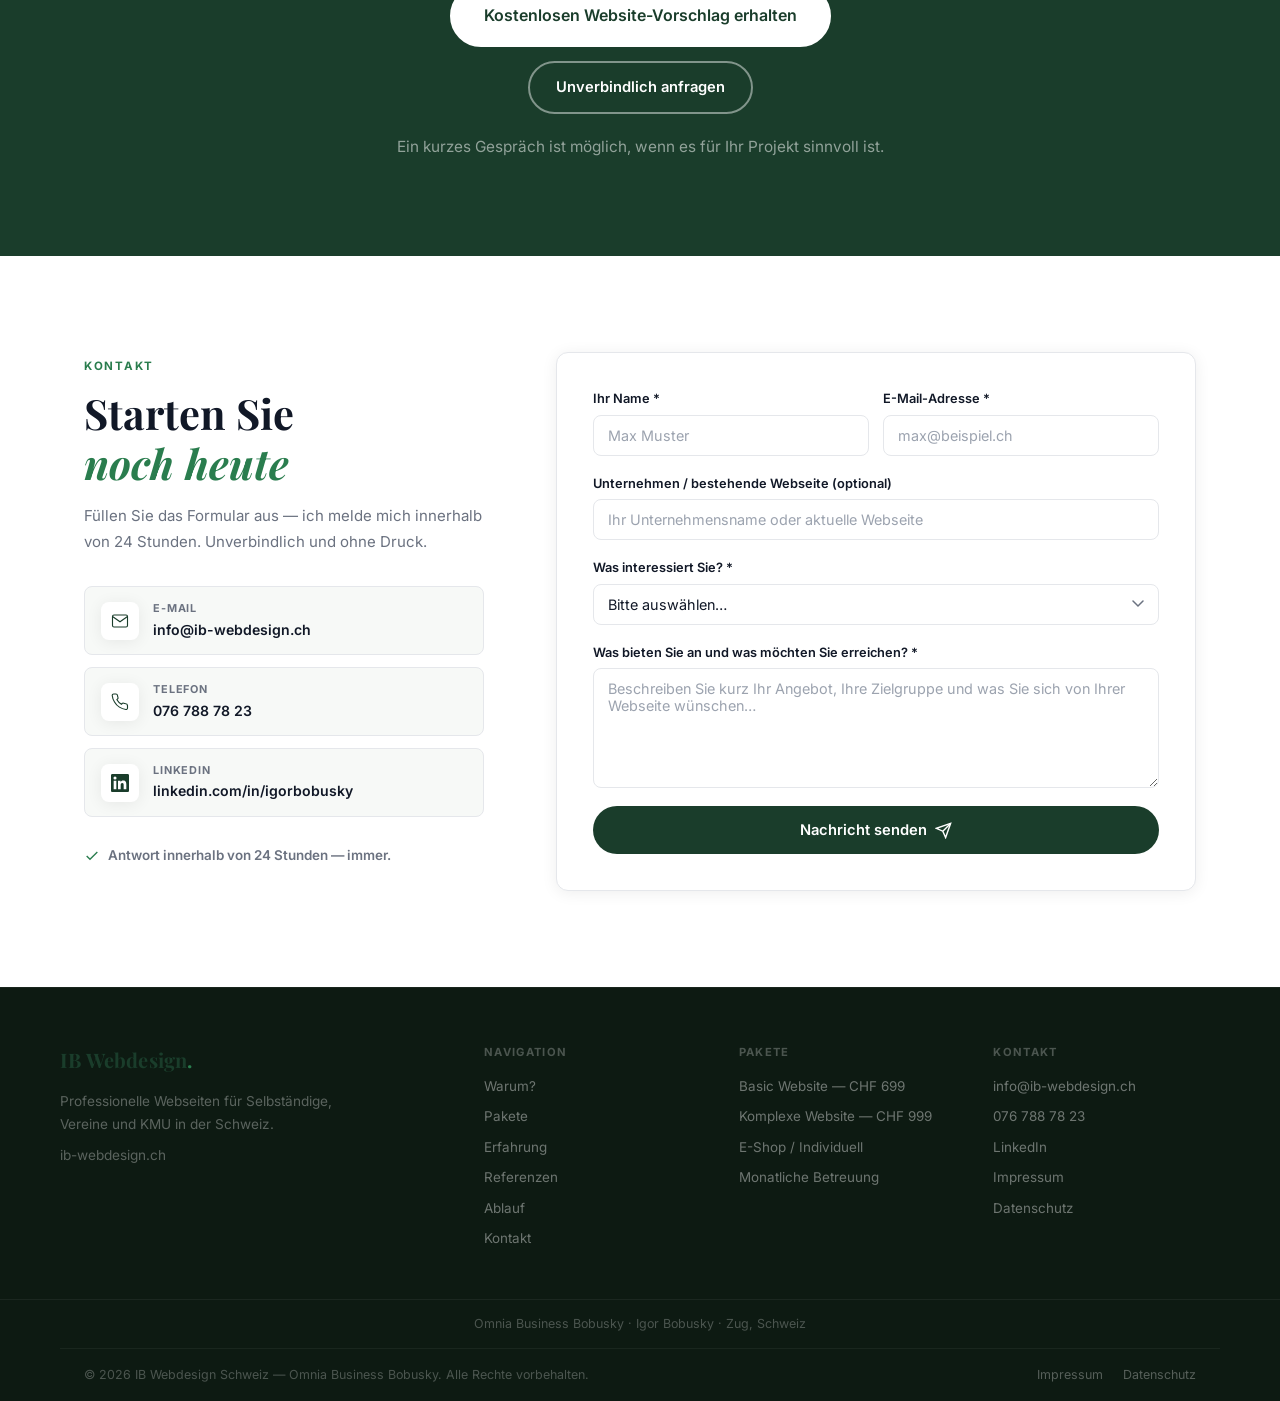
==== commit e7889a0d: "Remove Stripe test link from footer" ====
--- a/index.html
+++ b/index.html
@@ -678,7 +678,6 @@
       <div class="footer__bottom-links">
         <a href="impressum.html" data-i18n="footer.impressum">Impressum</a>
         <a href="datenschutz.html" data-i18n="footer.datenschutz">Datenschutz</a>
-        <a href="https://buy.stripe.com/aFa7sL65neB71Sa7vydIA02" target="_blank" rel="noopener" class="footer__test-link">Test</a>
       </div>
     </div>
   </footer>
